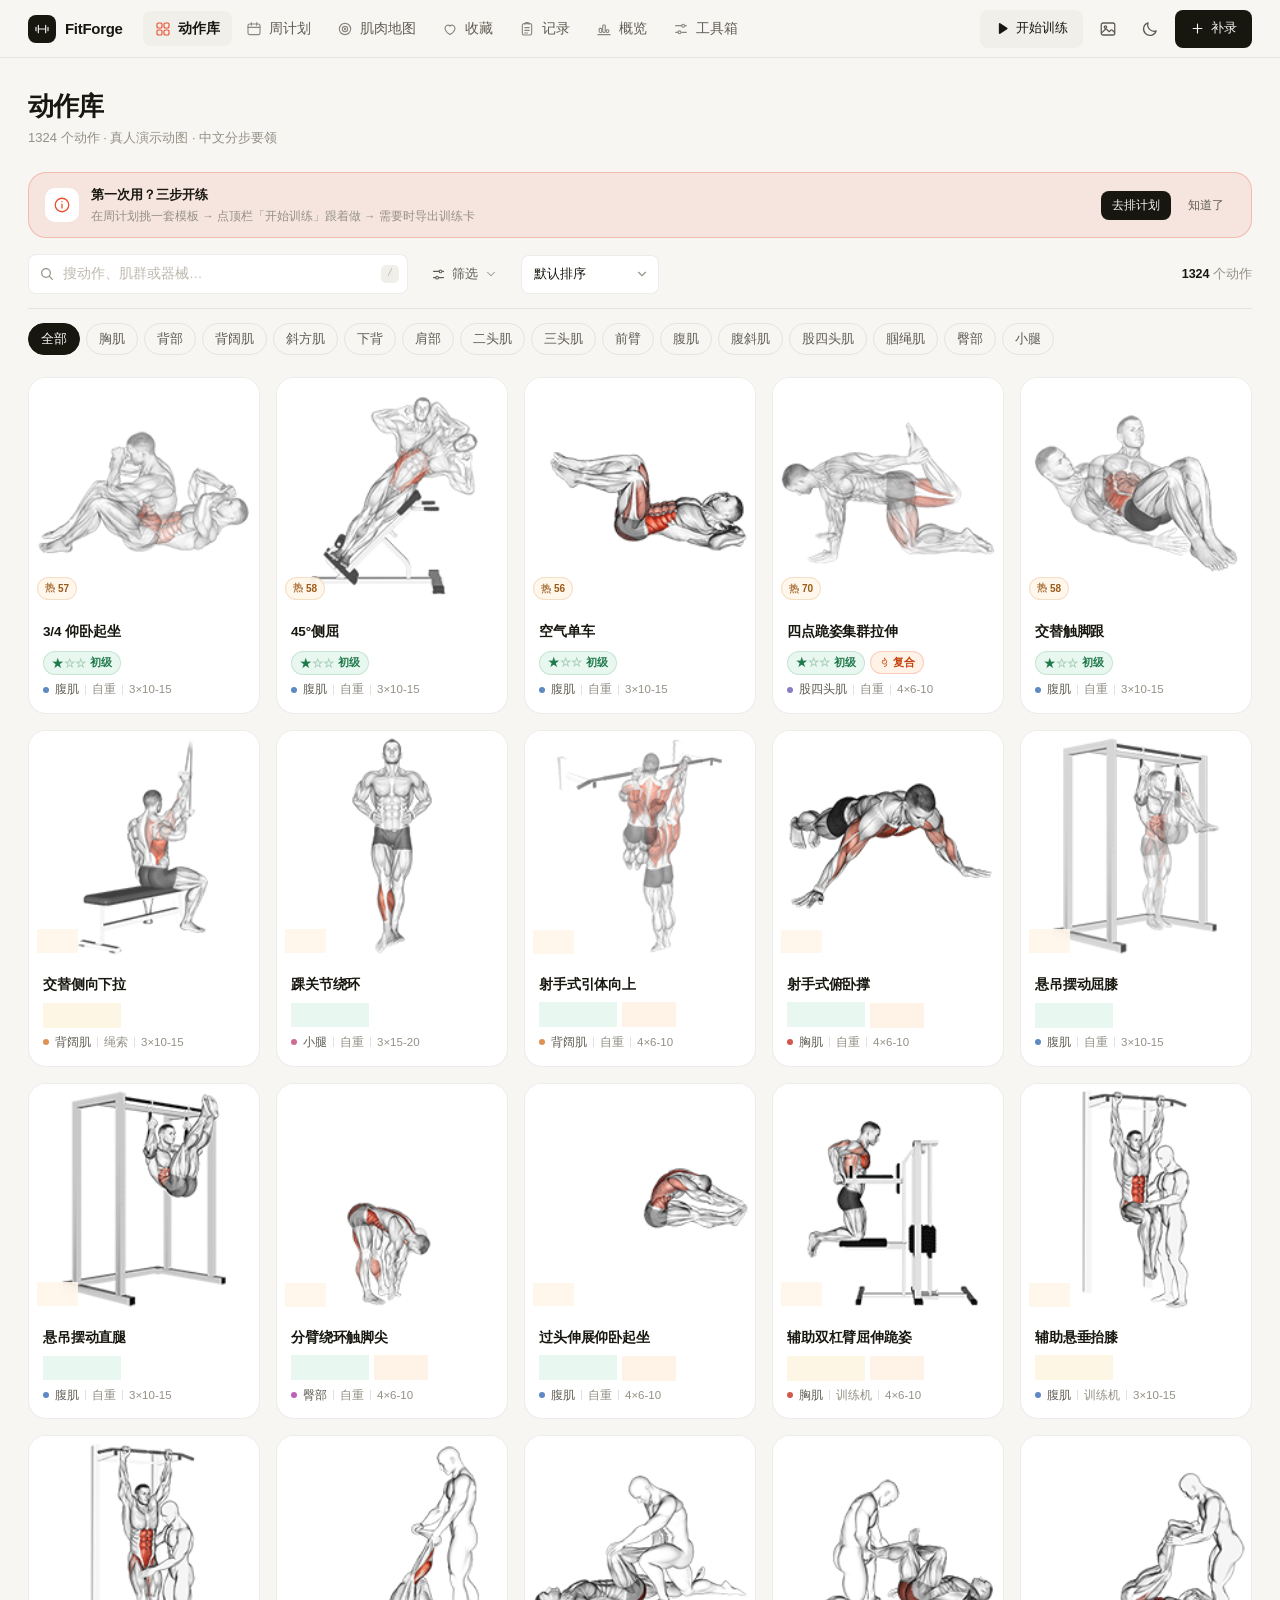
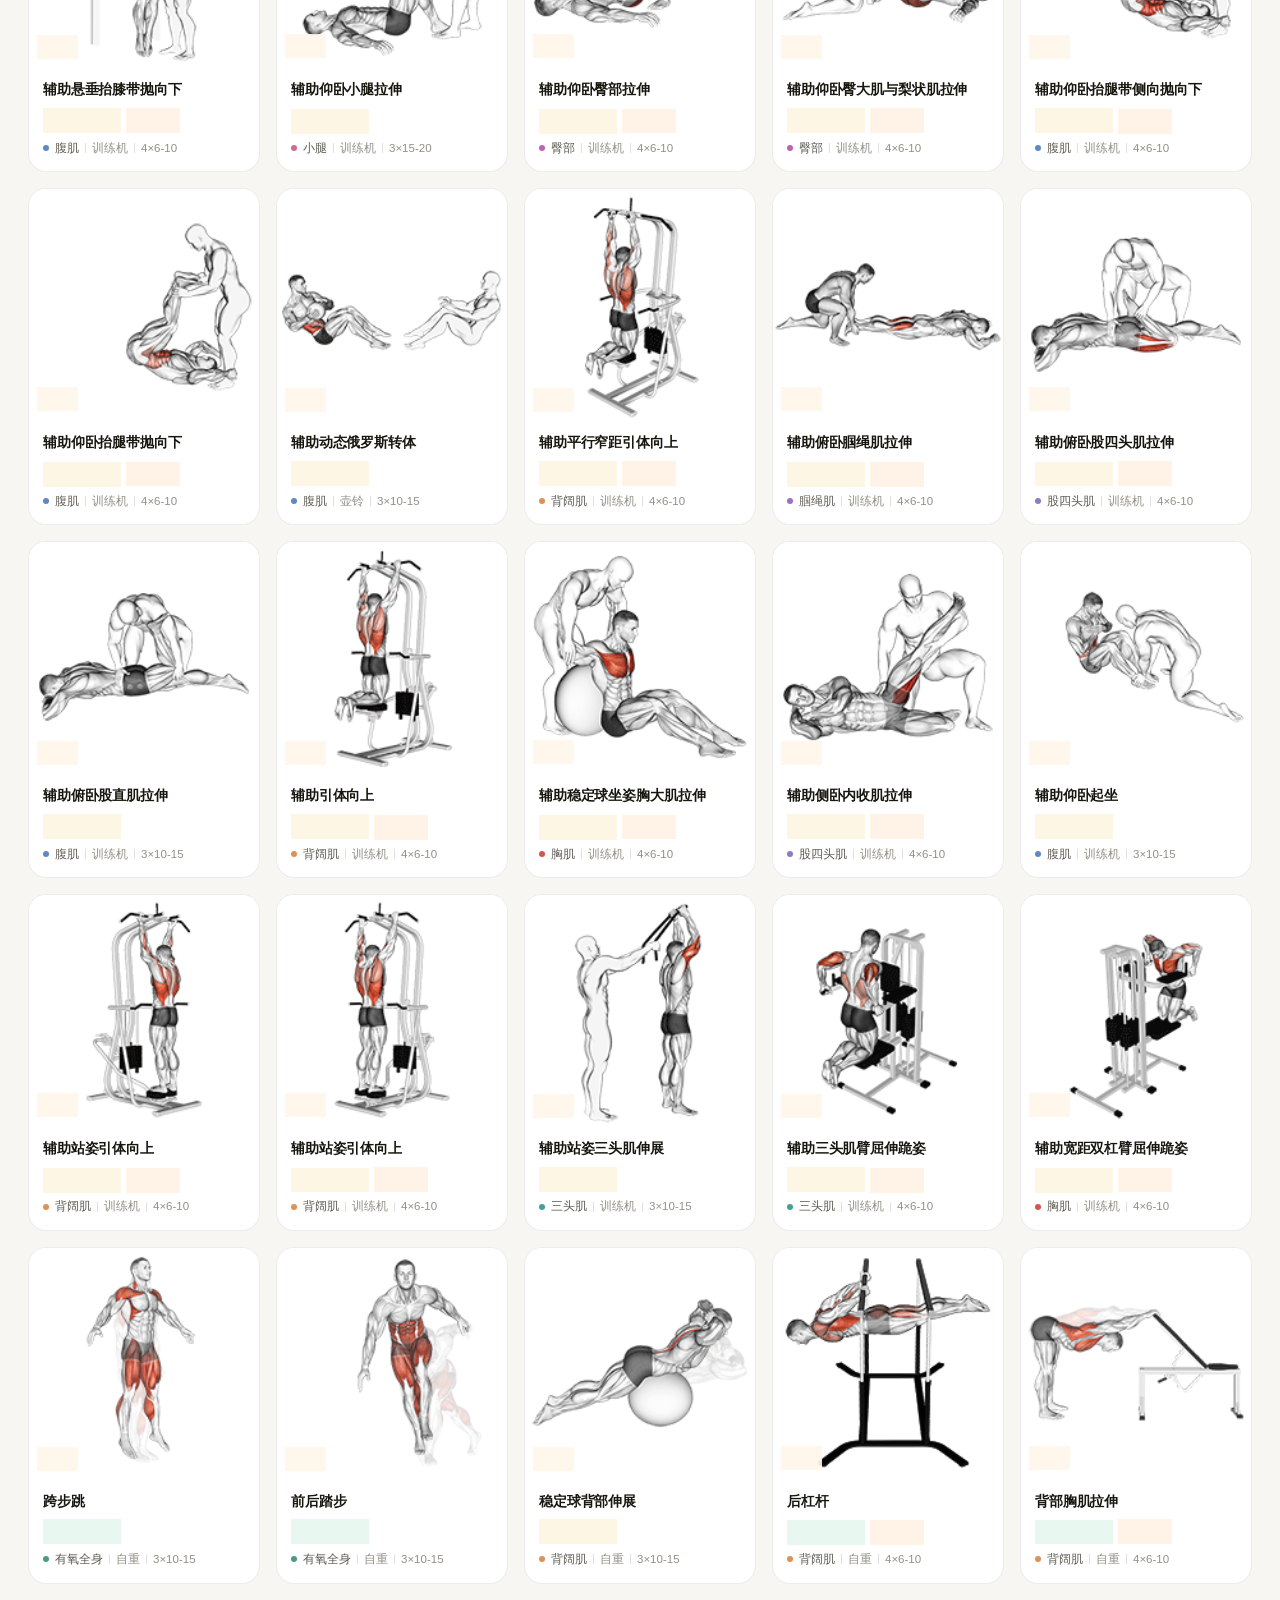
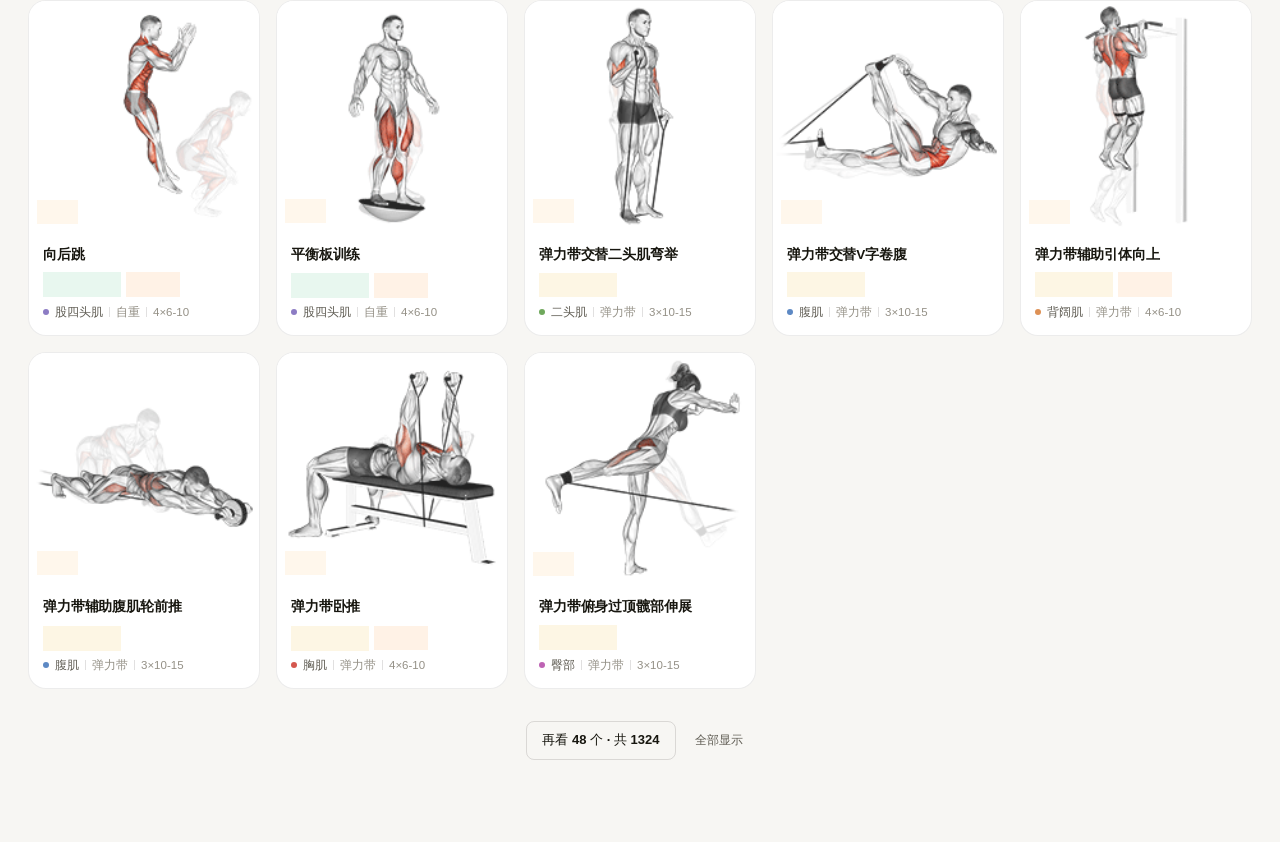
==== index.html @ fb8151b0 "热门度改为纯静态通用度估算，移除所有个人行为数据与查看记录" ====
<!DOCTYPE html>
<html lang="zh-CN" data-theme="light">
<head>
<meta charset="UTF-8">
<meta name="viewport" content="width=device-width, initial-scale=1.0">
<meta name="color-scheme" content="light dark">
<title>FitForge · 健身动作库与训练计划</title>
<link rel="icon" href="data:image/svg+xml,%3Csvg xmlns='http://www.w3.org/2000/svg' viewBox='0 0 64 64'%3E%3Crect width='64' height='64' rx='14' fill='%23E8502E'/%3E%3Cpath d='M20 16h26v8H30v7h14v8H30v13H20z' fill='white'/%3E%3C/svg%3E">
<link rel="stylesheet" href="style.css">
</head>
<body>

<!-- ═══ ICON SPRITE ═══ -->
<svg style="display:none" aria-hidden="true">
  <symbol id="i-grid" viewBox="0 0 24 24" fill="none" stroke="currentColor" stroke-width="1.7" stroke-linecap="round" stroke-linejoin="round"><rect x="3" y="3" width="7.5" height="7.5" rx="2"/><rect x="13.5" y="3" width="7.5" height="7.5" rx="2"/><rect x="3" y="13.5" width="7.5" height="7.5" rx="2"/><rect x="13.5" y="13.5" width="7.5" height="7.5" rx="2"/></symbol>
  <symbol id="i-calendar" viewBox="0 0 24 24" fill="none" stroke="currentColor" stroke-width="1.7" stroke-linecap="round" stroke-linejoin="round"><rect x="3" y="4.5" width="18" height="16" rx="2.5"/><path d="M3 9.5h18M8 2.5v4M16 2.5v4"/></symbol>
  <symbol id="i-target" viewBox="0 0 24 24" fill="none" stroke="currentColor" stroke-width="1.7" stroke-linecap="round" stroke-linejoin="round"><circle cx="12" cy="12" r="8.5"/><circle cx="12" cy="12" r="4"/><circle cx="12" cy="12" r=".9" fill="currentColor"/></symbol>
  <symbol id="i-heart" viewBox="0 0 24 24" fill="none" stroke="currentColor" stroke-width="1.7" stroke-linecap="round" stroke-linejoin="round"><path d="M12 20.3s-7.4-4.6-7.4-9.5A4.25 4.25 0 0 1 12 7.7a4.25 4.25 0 0 1 7.4 3.1c0 4.9-7.4 9.5-7.4 9.5Z"/></symbol>
  <symbol id="i-heart-fill" viewBox="0 0 24 24" fill="currentColor" stroke="currentColor" stroke-width="1.7" stroke-linecap="round" stroke-linejoin="round"><path d="M12 20.3s-7.4-4.6-7.4-9.5A4.25 4.25 0 0 1 12 7.7a4.25 4.25 0 0 1 7.4 3.1c0 4.9-7.4 9.5-7.4 9.5Z"/></symbol>
  <symbol id="i-clipboard" viewBox="0 0 24 24" fill="none" stroke="currentColor" stroke-width="1.7" stroke-linecap="round" stroke-linejoin="round"><rect x="5" y="4" width="14" height="17" rx="2.5"/><path d="M9 4.6V3.9A1.4 1.4 0 0 1 10.4 2.5h3.2A1.4 1.4 0 0 1 15 3.9v.7M8.6 10h6.8M8.6 14h6.8M8.6 18h4"/></symbol>
  <symbol id="i-chart" viewBox="0 0 24 24" fill="none" stroke="currentColor" stroke-width="1.7" stroke-linecap="round" stroke-linejoin="round"><path d="M3 20.5h18"/><rect x="4.8" y="11" width="3.8" height="6.2" rx="1.3"/><rect x="10.1" y="6" width="3.8" height="11.2" rx="1.3"/><rect x="15.4" y="13.2" width="3.8" height="4" rx="1.3"/></symbol>
  <symbol id="i-search" viewBox="0 0 24 24" fill="none" stroke="currentColor" stroke-width="1.8" stroke-linecap="round" stroke-linejoin="round"><circle cx="10.5" cy="10.5" r="6.5"/><path d="m20 20-4.7-4.7"/></symbol>
  <symbol id="i-sun" viewBox="0 0 24 24" fill="none" stroke="currentColor" stroke-width="1.7" stroke-linecap="round" stroke-linejoin="round"><circle cx="12" cy="12" r="4"/><path d="M12 2v2.4M12 19.6V22M2 12h2.4M19.6 12H22M4.9 4.9l1.7 1.7M17.4 17.4l1.7 1.7M19.1 4.9l-1.7 1.7M6.6 17.4l-1.7 1.7"/></symbol>
  <symbol id="i-moon" viewBox="0 0 24 24" fill="none" stroke="currentColor" stroke-width="1.7" stroke-linecap="round" stroke-linejoin="round"><path d="M20.2 14.6A8.6 8.6 0 0 1 9.4 3.8 8.6 8.6 0 1 0 20.2 14.6Z"/></symbol>
  <symbol id="i-x" viewBox="0 0 24 24" fill="none" stroke="currentColor" stroke-width="1.8" stroke-linecap="round"><path d="m6 6 12 12M18 6 6 18"/></symbol>
  <symbol id="i-plus" viewBox="0 0 24 24" fill="none" stroke="currentColor" stroke-width="1.8" stroke-linecap="round"><path d="M12 5v14M5 12h14"/></symbol>
  <symbol id="i-clock" viewBox="0 0 24 24" fill="none" stroke="currentColor" stroke-width="1.7" stroke-linecap="round" stroke-linejoin="round"><circle cx="12" cy="12" r="8.5"/><path d="M12 7.2V12l3.2 2"/></symbol>
  <symbol id="i-trash" viewBox="0 0 24 24" fill="none" stroke="currentColor" stroke-width="1.7" stroke-linecap="round" stroke-linejoin="round"><path d="M4 7h16M9.6 7V4.9A1.4 1.4 0 0 1 11 3.5h2a1.4 1.4 0 0 1 1.4 1.4V7M6.6 7l.8 12.1A1.9 1.9 0 0 0 9.3 21h5.4a1.9 1.9 0 0 0 1.9-1.9L17.4 7"/></symbol>
  <symbol id="i-pencil" viewBox="0 0 24 24" fill="none" stroke="currentColor" stroke-width="1.7" stroke-linecap="round" stroke-linejoin="round"><path d="M4 20h4L18.6 9.4a2.12 2.12 0 0 0-3-3L5 17.4V20Z"/><path d="m14.6 5.4 3 3"/></symbol>
  <symbol id="i-check" viewBox="0 0 24 24" fill="none" stroke="currentColor" stroke-width="2" stroke-linecap="round" stroke-linejoin="round"><path d="m5 12.5 4.5 4.5L19 7.5"/></symbol>
  <symbol id="i-dumbbell" viewBox="0 0 24 24" fill="none" stroke="currentColor" stroke-width="1.7" stroke-linecap="round" stroke-linejoin="round"><path d="M3 9.5v5M6.5 6.5v11M17.5 6.5v11M21 9.5v5M6.5 12h11"/></symbol>
  <symbol id="i-flame" viewBox="0 0 24 24" fill="none" stroke="currentColor" stroke-width="1.7" stroke-linecap="round" stroke-linejoin="round"><path d="M12 2.8s4.8 3.9 4.8 7.8a4.8 4.8 0 0 1-9.6 0c0-1.5.7-2.7 1.5-3.7.3 1.4 1.1 2.2 2.1 2.2 1.3 0 2-1.2 2-2.8 0-1.1-.3-2.4-.8-3.7Z"/><path d="M12 21a5 5 0 0 0 5-5"/></symbol>
  <symbol id="i-sliders" viewBox="0 0 24 24" fill="none" stroke="currentColor" stroke-width="1.7" stroke-linecap="round"><path d="M4 7h9M18.5 7H20M4 17h3.5M13 17h7"/><circle cx="15.2" cy="7" r="2.2"/><circle cx="9.7" cy="17" r="2.2"/></symbol>
  <symbol id="i-rotate" viewBox="0 0 24 24" fill="none" stroke="currentColor" stroke-width="1.7" stroke-linecap="round" stroke-linejoin="round"><path d="M20 12a8 8 0 1 1-2.3-5.6"/><path d="M20.5 4v4.5H16"/></symbol>
  <symbol id="i-menu" viewBox="0 0 24 24" fill="none" stroke="currentColor" stroke-width="1.8" stroke-linecap="round"><path d="M4 7h16M4 12h16M4 17h16"/></symbol>
  <symbol id="i-arrow-right" viewBox="0 0 24 24" fill="none" stroke="currentColor" stroke-width="1.8" stroke-linecap="round" stroke-linejoin="round"><path d="M4 12h15M13.5 6.5 20 12l-6.5 5.5"/></symbol>
  <symbol id="i-play" viewBox="0 0 24 24" fill="currentColor" stroke="currentColor" stroke-width="1.7" stroke-linejoin="round"><path d="M7 4.8v14.4a.6.6 0 0 0 .92.5l11-7.2a.6.6 0 0 0 0-1l-11-7.2a.6.6 0 0 0-.92.5Z"/></symbol>
  <symbol id="i-pause" viewBox="0 0 24 24" fill="currentColor" stroke="currentColor" stroke-width="1.7" stroke-linejoin="round"><rect x="6" y="4.5" width="4" height="15" rx="1.4"/><rect x="14" y="4.5" width="4" height="15" rx="1.4"/></symbol>
  <symbol id="i-zap" viewBox="0 0 24 24" fill="none" stroke="currentColor" stroke-width="1.7" stroke-linecap="round" stroke-linejoin="round"><path d="M13.5 2.5 4 13.8h6.4L10.2 21.5 20 10.2h-6.6l.1-7.7Z"/></symbol>
  <symbol id="i-image" viewBox="0 0 24 24" fill="none" stroke="currentColor" stroke-width="1.7" stroke-linecap="round" stroke-linejoin="round"><rect x="3" y="4" width="18" height="16" rx="2.5"/><circle cx="8.6" cy="9.4" r="1.6"/><path d="m3.5 17.2 4.8-4.6a1.6 1.6 0 0 1 2.2 0l3.1 3 2-1.9a1.6 1.6 0 0 1 2.2 0l2.7 2.6"/></symbol>
  <symbol id="i-download" viewBox="0 0 24 24" fill="none" stroke="currentColor" stroke-width="1.8" stroke-linecap="round" stroke-linejoin="round"><path d="M12 3.5v11M7.5 10.5 12 15l4.5-4.5M4 17.5v1.6A1.4 1.4 0 0 0 5.4 20.5h13.2a1.4 1.4 0 0 0 1.4-1.4v-1.6"/></symbol>
  <symbol id="i-leaf" viewBox="0 0 24 24" fill="none" stroke="currentColor" stroke-width="1.7" stroke-linecap="round" stroke-linejoin="round"><path d="M4 20c0-8 5-14 16-14 0 10-5 15-11 15a5.4 5.4 0 0 1-5-1Z"/><path d="M9.5 15.5c1.5-3 4-5.2 7-6.5"/></symbol>
  <symbol id="i-chevron" viewBox="0 0 24 24" fill="none" stroke="currentColor" stroke-width="1.8" stroke-linecap="round" stroke-linejoin="round"><path d="m6 9 6 6 6-6"/></symbol>
  <symbol id="i-info" viewBox="0 0 24 24" fill="none" stroke="currentColor" stroke-width="1.7" stroke-linecap="round" stroke-linejoin="round"><circle cx="12" cy="12" r="9"/><path d="M12 11v5M12 7.6h.01"/></symbol>
</svg>

<!-- ═══ TOP BAR ═══ -->
<header class="topbar">
  <div class="topbar-in">
    <div class="brand" data-view="library" title="回到动作库">
      <span class="brand-mark"><svg class="ic"><use href="#i-dumbbell"/></svg></span>
      <span class="brand-txt">FitForge</span>
    </div>

    <nav class="nav" id="mainNav">
      <button class="nav-item active" data-view="library"><svg class="ic"><use href="#i-grid"/></svg><span>动作库</span></button>
      <button class="nav-item" data-view="planner"><svg class="ic"><use href="#i-calendar"/></svg><span>周计划</span></button>
      <button class="nav-item" data-view="musclemap"><svg class="ic"><use href="#i-target"/></svg><span>肌肉地图</span></button>
      <button class="nav-item" data-view="favorites"><svg class="ic"><use href="#i-heart"/></svg><span>收藏</span><i class="nav-count" id="favCount">0</i></button>
      <button class="nav-item" data-view="log"><svg class="ic"><use href="#i-clipboard"/></svg><span>记录</span></button>
      <button class="nav-item" data-view="stats"><svg class="ic"><use href="#i-chart"/></svg><span>概览</span></button>
      <button class="nav-item" data-view="tools"><svg class="ic"><use href="#i-sliders"/></svg><span>工具箱</span></button>
    </nav>

    <div class="top-right">
      <button class="icon-btn" id="todayCardBtn" title="今日训练卡" aria-label="查看今日训练卡" onclick="openExport('today')"><svg class="ic"><use href="#i-image"/></svg></button>
      <button class="icon-btn" id="themeBtn" title="切换深浅主题" aria-label="切换深浅主题"><svg class="ic"><use href="#i-moon"/></svg></button>
      <button class="btn btn-solid" id="logTopBtn" title="补录一次已完成的训练" onclick="showLogModal()"><svg class="ic"><use href="#i-plus"/></svg><span>补录</span></button>
    </div>
  </div>
</header>

<main class="main">

  <!-- ═══ LIBRARY ═══ -->
  <section class="view active" id="view-library">
    <div class="page-head">
      <div>
        <h1>动作库</h1>
        <p class="page-sub">1324 个动作 · 真人演示动图 · 中文分步要领</p>
      </div>
    </div>

    <div class="welcome-bar" id="welcomeBar" hidden>
      <span class="wb-ic"><svg class="ic"><use href="#i-info"/></svg></span>
      <div class="wb-txt"><b>第一次用？三步开练</b><span>在周计划挑一套模板 → 点顶栏「开始训练」跟着做 → 需要时导出训练卡</span></div>
      <div class="wb-acts">
        <button class="btn btn-solid btn-sm" onclick="dismissWelcome();switchView('planner')">去排计划</button>
        <button class="btn btn-ghost btn-sm" onclick="dismissWelcome()">知道了</button>
      </div>
    </div>

    <div class="filters" id="filtersBar">
      <div class="search">
        <svg class="ic search-ic"><use href="#i-search"/></svg>
        <input type="text" id="searchInput" placeholder="搜动作、肌群或器械…" oninput="doFilter()" aria-label="搜索动作">
        <kbd class="kbd">/</kbd>
      </div>
      <button class="btn btn-ghost filter-toggle" id="filterToggle" onclick="toggleFilters()" aria-expanded="false" aria-controls="filtersAdv">
        <svg class="ic"><use href="#i-sliders"/></svg><span>筛选</span><i class="filter-badge" id="filterBadge" hidden>0</i>
        <svg class="ic chev"><use href="#i-chevron"/></svg>
      </button>
      <select class="sel sort-main" id="sortSelect" onchange="doFilter()" aria-label="动作排序方式" title="热门优先按动作本身的通用程度排序，与你的训练数据无关">
        <option value="default">默认排序</option>
        <option value="hot">热门优先</option>
        <option value="starHigh">星级 高 → 低</option>
        <option value="starLow">星级 低 → 高</option>
        <option value="name">按名称</option>
        <option value="random">随机打乱</option>
      </select>
      <div class="result-count"><b id="resultNum">0</b> 个动作</div>

      <div class="filters-adv" id="filtersAdv">
        <select class="sel" id="equipTypeSelect" onchange="doFilter()" aria-label="按训练方式筛选">
          <option value="all">全部训练方式</option>
          <option value="fixed">固定器械</option>
          <option value="free">自由器械</option>
          <option value="body">自重训练</option>
        </select>
        <select class="sel" id="equipSelect" onchange="doFilter()" aria-label="按器械筛选"><option value="all">全部器械</option></select>
        <select class="sel" id="diffSelect" onchange="doFilter()" aria-label="按难度筛选">
          <option value="all">全部难度</option>
          <option value="beginner">初级</option>
          <option value="intermediate">中级</option>
          <option value="advanced">高级</option>
        </select>
        <select class="sel" id="forceSelect" onchange="doFilter()" aria-label="按发力筛选">
          <option value="all">全部发力</option>
          <option value="push">推</option>
          <option value="pull">拉</option>
          <option value="static">静态</option>
        </select>
        <select class="sel" id="mechSelect" onchange="doFilter()" aria-label="按类型筛选">
          <option value="all">全部类型</option>
          <option value="compound">复合</option>
          <option value="isolation">孤立</option>
        </select>
      </div>
    </div>

    <div class="chip-row" id="muscleFilters"></div>
    <div class="grid" id="exGrid"></div>
  </section>

  <!-- ═══ PLANNER ═══ -->
  <section class="view" id="view-planner">
    <div class="page-head">
      <div>
        <h1>周计划</h1>
        <p class="page-sub">点动作改组次，点「+」加动作</p>
      </div>
      <div class="head-actions">
        <button class="btn btn-ghost" onclick="clearPlan()"><svg class="ic"><use href="#i-trash"/></svg>清空</button>
        <button class="btn btn-solid" onclick="openExport('all')"><svg class="ic"><use href="#i-image"/></svg>导出训练卡</button>
      </div>
    </div>

    <div id="todayStrip"></div>
    <div class="tpl-row" id="tplRow"></div>
    <div class="week" id="weekGrid"></div>
  </section>

  <!-- ═══ MUSCLE MAP ═══ -->
  <section class="view" id="view-musclemap">
    <div class="page-head">
      <div>
        <h1>肌肉地图</h1>
        <p class="page-sub">点身体部位，找对应动作</p>
      </div>
    </div>
    <div class="map-wrap">
      <div class="panel map-panel">
        <div class="seg" id="bodyTabs">
          <button class="seg-btn on" data-v="front" onclick="showBodyView('front')">正面</button>
          <button class="seg-btn" data-v="back" onclick="showBodyView('back')">背面</button>
        </div>
        <div id="bodySvgContainer" class="body-holder"></div>
        <div class="map-hint">点肌肉高亮 · 右侧看对应动作</div>
      </div>
      <div class="panel map-info">
        <h2 id="muscleName">肌群速览</h2>
        <p class="mp-sub" id="muscleSub">按动作数量排序</p>
        <div id="muscleExList"></div>
      </div>
    </div>
  </section>

  <!-- ═══ FAVORITES ═══ -->
  <section class="view" id="view-favorites">
    <div class="page-head">
      <div>
        <h1>收藏</h1>
        <p class="page-sub">把常练的动作放这儿</p>
      </div>
    </div>
    <div class="grid" id="favGrid"></div>
  </section>

  <!-- ═══ LOG ═══ -->
  <section class="view" id="view-log">
    <div class="page-head">
      <div>
        <h1>训练记录</h1>
        <p class="page-sub">每次完成的组数、次数与重量</p>
      </div>
    </div>
    <div id="logList" class="log-list"></div>
  </section>

  <!-- ═══ STATS ═══ -->
  <section class="view" id="view-stats">
    <div class="page-head">
      <div>
        <h1>概览</h1>
        <p class="page-sub">练了多少、还差哪儿</p>
      </div>
    </div>
    <div class="stat-row" id="statsRow"></div>
    <div id="statsDetail"></div>
    <div id="statsExtra"></div>
  </section>

  <!-- ═══ TOOLS ═══ -->
  <section class="view" id="view-tools">
    <div class="page-head">
      <div>
        <h1>工具箱</h1>
        <p class="page-sub">常用计算与本地备份</p>
      </div>
    </div>
    <div id="toolsBody"></div>
  </section>

</main>

<!-- ═══ DETAIL MODAL ═══ -->
<div class="overlay" id="detailModal">
  <div class="modal modal-lg">
    <button class="modal-x" onclick="closeModal('detailModal')" aria-label="关闭"><svg class="ic"><use href="#i-x"/></svg></button>
    <div class="modal-body detail-body" id="detailBody"></div>
    <div class="modal-foot" id="detailActions"></div>
  </div>
</div>

<!-- ═══ PICKER MODAL ═══ -->
<div class="overlay" id="pickerModal">
  <div class="modal">
    <div class="modal-head">
      <h3 id="pickerTitle">添加动作</h3>
      <button class="modal-x" onclick="closeModal('pickerModal')" aria-label="关闭"><svg class="ic"><use href="#i-x"/></svg></button>
    </div>
    <div class="modal-body">
      <div class="search" style="margin-bottom:14px">
        <svg class="ic search-ic"><use href="#i-search"/></svg>
        <input type="text" id="pickerSearch" placeholder="搜索动作…" oninput="filterPicker()" aria-label="搜索要添加的动作">
      </div>
      <div class="picker-list" id="pickerList"></div>
    </div>
  </div>
</div>

<!-- ═══ LOG MODAL ═══ -->
<div class="overlay" id="logModal">
  <div class="modal">
    <div class="modal-head">
      <h3>补录训练 <span class="modal-date" id="logDate"></span></h3>
      <button class="modal-x" onclick="closeModal('logModal')" aria-label="关闭"><svg class="ic"><use href="#i-x"/></svg></button>
    </div>
    <div class="modal-body">
      <p class="hint">填今天实际练了什么，跟练模式会自动帮你记</p>
      <div id="logExList"></div>
    </div>
    <div class="modal-foot">
      <button class="btn btn-solid" onclick="saveLog()"><svg class="ic"><use href="#i-check"/></svg>保存记录</button>
      <button class="btn btn-ghost" onclick="closeModal('logModal')">取消</button>
    </div>
  </div>
</div>

<!-- ═══ EDIT PLAN ITEM MODAL ═══ -->
<div class="overlay" id="editItemModal">
  <div class="modal modal-sm">
    <div class="modal-head">
      <h3 id="editItemTitle">调整训练参数</h3>
      <button class="modal-x" onclick="closeModal('editItemModal')" aria-label="关闭"><svg class="ic"><use href="#i-x"/></svg></button>
    </div>
    <div class="modal-body">
      <div class="edit-fields">
        <label>组数<input type="number" id="editSets" min="1" max="20" inputmode="numeric"></label>
        <label>每组次数<input type="number" id="editReps" min="1" max="100" inputmode="numeric"></label>
        <label>重量 kg<input type="number" id="editWeight" min="0" step="2.5" placeholder="自重留空" inputmode="decimal"></label>
      </div>
      <p class="hint">重量留空按自重算，不计入训练容量。</p>
    </div>
    <div class="modal-foot">
      <button class="btn btn-solid" onclick="saveEditItem()">保存</button>
      <button class="btn btn-ghost" onclick="closeModal('editItemModal')">取消</button>
      <button class="btn btn-ghost btn-danger" onclick="removePlanItem()">移除动作</button>
    </div>
  </div>
</div>

<!-- ═══ EXPORT MODAL ═══ -->
<div class="overlay" id="exportModal">
  <div class="modal export-modal">
    <div class="modal-head export-head">
      <h3>训练卡 <span class="modal-date" id="exportCount"></span></h3>
      <button class="modal-x" onclick="closeModal('exportModal')" aria-label="关闭"><svg class="ic"><use href="#i-x"/></svg></button>
    </div>
    <div class="export-toolbar">
      <div class="seg" role="group" aria-label="导出范围">
        <button class="seg-btn on" data-range="all" onclick="setExportRange('all')">全部训练日</button>
        <button class="seg-btn" data-range="today" onclick="setExportRange('today')">仅今天</button>
      </div>
      <div class="seg" role="group" aria-label="导出格式">
        <button class="seg-btn on" data-fmt="gif" onclick="setExportFormat('gif')">会动 · GIF</button>
        <button class="seg-btn" data-fmt="png" onclick="setExportFormat('png')">静态 · PNG</button>
      </div>
      <label class="export-check"><input type="checkbox" id="exportSteps" checked onchange="toggleExportNotes()"><span>含动作要领</span></label>
    </div>
    <div class="export-preview" id="exportPreview"></div>
    <div class="modal-foot export-foot">
      <button class="btn btn-solid" id="exportAllBtn" onclick="downloadAllCards()"><svg class="ic"><use href="#i-download"/></svg><span>保存全部</span></button>
      <span class="export-tip" id="exportTip">1080px · 动作大图 · 一天一张</span>
    </div>
  </div>
</div>

<!-- ═══ CARD LIGHTBOX ═══ -->
<div class="lightbox" id="cardLightbox" onclick="closeCardLightbox()">
  <button class="lightbox-x" onclick="closeCardLightbox()" aria-label="关闭"><svg class="ic"><use href="#i-x"/></svg></button>
  <div class="lightbox-in" onclick="event.stopPropagation()">
    <img id="cardLightboxImg" alt="训练卡大图" hidden>
    <div class="lightbox-cap" id="cardLightboxCap"></div>
    <button class="btn btn-solid" onclick="downloadCard(exportState.active)"><svg class="ic"><use href="#i-download"/></svg>保存这张</button>
  </div>
</div>

<!-- ═══ REST TIMER ═══ -->
<div class="timer" id="timerWidget">
  <div class="timer-head">
    <span class="timer-label"><svg class="ic"><use href="#i-clock"/></svg>休息计时</span>
    <button class="icon-btn xs" onclick="closeTimer()" aria-label="关闭计时器"><svg class="ic"><use href="#i-x"/></svg></button>
  </div>
  <div class="timer-time" id="timerTime">00:00</div>
  <div class="timer-bar"><i id="timerFill"></i></div>
  <div class="timer-acts">
    <button class="icon-btn" onclick="toggleTimer()" id="timerToggle" aria-label="暂停或继续"><svg class="ic"><use href="#i-pause"/></svg></button>
    <button class="btn btn-ghost btn-sm" onclick="resetTimer()" aria-label="重新开始"><svg class="ic"><use href="#i-rotate"/></svg></button>
    <button class="btn btn-soft btn-sm" onclick="startRestTimer(60)">+60s</button>
    <button class="btn btn-soft btn-sm" onclick="startRestTimer(90)">+90s</button>
  </div>
</div>

<!-- ═══ GUIDED SESSION ═══ -->
<div class="overlay session-overlay" id="sessionModal">
  <div class="session">
    <div class="session-head" id="sessionHead"></div>
    <div class="session-scroll"><div class="session-body" id="sessionBody"></div></div>
    <div class="session-foot" id="sessionFoot"></div>
  </div>
</div>

<!-- ═══ SHORTCUT HELP ═══ -->
<div class="overlay" id="helpModal">
  <div class="modal">
    <div class="modal-head">
      <h3>键盘快捷键</h3>
      <button class="modal-x" onclick="closeModal('helpModal')" aria-label="关闭"><svg class="ic"><use href="#i-x"/></svg></button>
    </div>
    <div class="modal-body">
      <div class="shortcut-list">
        <div><kbd>1</kbd>–<kbd>7</kbd><span>依次切换：动作库 · 周计划 · 肌肉地图 · 收藏 · 记录 · 概览 · 工具箱</span></div>
        <div><kbd>/</kbd><span>聚焦搜索框</span></div>
        <div><kbd>S</kbd><span>开始今天的训练</span></div>
        <div><kbd>N</kbd><span>补录一次训练</span></div>
        <div><kbd>T</kbd><span>切换深浅主题</span></div>
        <div><kbd>Esc</kbd><span>关闭当前弹窗</span></div>
        <div><kbd>?</kbd><span>打开这个帮助</span></div>
      </div>
      <p class="tool-note">在输入框里打字时，字母快捷键不会触发。</p>
    </div>
  </div>
</div>

<!-- ═══ 单个动作大图（跟练） ═══ -->
<div class="lightbox" id="moveLightbox" onclick="closeMoveLightbox()">
  <button class="lightbox-x" onclick="closeMoveLightbox()" aria-label="关闭"><svg class="ic"><use href="#i-x"/></svg></button>
  <div class="lightbox-in move-lightbox" onclick="event.stopPropagation()">
    <img id="moveLightboxImg" alt="动作演示" hidden>
    <div class="move-info">
      <span id="moveLightboxIdx"></span>
      <h4 id="moveLightboxName"></h4>
      <p class="move-meta" id="moveLightboxMeta"></p>
      <p class="move-note" id="moveLightboxNote"></p>
    </div>
  </div>
</div>

<div class="toasts" id="toastBox" aria-live="polite"></div>

<script src="data.js"></script>
<script src="thumbs_data.js"></script>
<script src="extra_data.js"></script>
<script src="rating.js"></script>
<script src="gif_encoder.js"></script>
<script src="body_svg.js"></script>
<script src="app.js"></script>
<script src="export_card.js"></script>
<script src="session.js"></script>
<script src="power.js"></script>
<script src="anim_loader.js"></script>
<script type="application/json" id="animFrames">{}</script>
</body>
</html>
---- style.css ----
/* ═══════════════════════════════════════════
   FitForge — 设计系统
   纸感底色 · 单一强调色 · 细线层次 · 大量留白
   ═══════════════════════════════════════════ */

:root {
  /* 底色层 */
  --bg:          #F7F6F3;
  --surface:     #FFFFFF;
  --surface-2:   #FBFAF8;
  --surface-3:   #F1EFEA;
  --line:        rgba(24, 22, 18, 0.08);
  --line-2:      rgba(24, 22, 18, 0.13);

  /* 文字 */
  --t1:          #17160F;
  --t2:          #5F5C53;
  --t3:          #949086;
  --t4:          #BEB9AE;

  /* 强调 */
  --accent:      #E8502E;
  --accent-ink:  #FFFFFF;
  --accent-soft: rgba(232, 80, 46, 0.10);
  --accent-line: rgba(232, 80, 46, 0.28);

  /* 语义 */
  --ok:          #2E8B57;
  --warn:        #C98A16;
  --danger:      #D64545;

  /* 阴影 */
  --sh-1: 0 1px 2px rgba(24,22,18,.05);
  --sh-2: 0 2px 10px rgba(24,22,18,.06);
  --sh-3: 0 12px 36px rgba(24,22,18,.12);

  --r-sm: 8px;
  --r-md: 12px;
  --r-lg: 18px;
  --r-xl: 24px;

  --ease: cubic-bezier(.32,.72,.28,1);
  --t-fast: .14s var(--ease);
  --t-med: .26s var(--ease);

  --font: 'PingFang SC','HarmonyOS Sans SC','Microsoft YaHei','Noto Sans SC',-apple-system,'Segoe UI',sans-serif;
  --mono: 'SF Mono','JetBrains Mono',Consolas,monospace;

  --top-h: 58px;

  /* 解剖人体图（跟随主题） */
  --bs1: #CBC2B3;  --bs2: #EFEBE3;  --bs3: #FFFFFF;
  --bl:  #968B7B;
  --bm1: #EDE4D8;  --bm2: #D2C3B0;  --bml: #A89A86;  --bf: #9A8B78;
}

[data-theme="dark"] {
  --bg:          #0D0D0C;
  --surface:     #171715;
  --surface-2:   #1D1D1A;
  --surface-3:   #262622;
  --line:        rgba(255, 253, 245, 0.09);
  --line-2:      rgba(255, 253, 245, 0.16);

  --t1:          #F4F2EB;
  --t2:          #A8A49A;
  --t3:          #767268;
  --t4:          #55524B;

  --accent:      #FF6A44;
  --accent-ink:  #16150F;
  --accent-soft: rgba(255, 106, 68, 0.13);
  --accent-line: rgba(255, 106, 68, 0.34);

  --ok:          #4CB37C;
  --warn:        #E0A93C;
  --danger:      #EC5F5F;

  --sh-1: 0 1px 2px rgba(0,0,0,.4);
  --sh-2: 0 2px 12px rgba(0,0,0,.45);
  --sh-3: 0 14px 40px rgba(0,0,0,.6);

  /* 解剖人体图（暗色）：比卡片底色亮一档，保证线描清晰 */
  --bs1: #3B3933;  --bs2: #575349;  --bs3: #6B6559;
  --bl:  #8C8475;
  --bm1: #625C51;  --bm2: #4C483F;  --bml: #8E8676;  --bf: #918877;
}

/* ─── Reset ─── */
*,*::before,*::after { box-sizing: border-box; margin: 0; padding: 0; }
html { font-size: 15px; -webkit-text-size-adjust: 100%; }
body {
  font-family: var(--font);
  background: var(--bg);
  color: var(--t1);
  line-height: 1.6;
  -webkit-font-smoothing: antialiased;
  -moz-osx-font-smoothing: grayscale;
  overflow-x: hidden;
  transition: background .3s var(--ease), color .3s var(--ease);
}
button { cursor: pointer; border: none; background: none; font: inherit; color: inherit; }
input,select,textarea { font: inherit; color: inherit; }
ul,ol { list: none; }
h1,h2,h3,h4 { font-weight: 650; letter-spacing: -0.02em; line-height: 1.25; }
::selection { background: var(--accent-soft); }

::-webkit-scrollbar { width: 8px; height: 8px; }
::-webkit-scrollbar-track { background: transparent; }
::-webkit-scrollbar-thumb { background: var(--line-2); border-radius: 4px; border: 2px solid transparent; background-clip: content-box; }
::-webkit-scrollbar-thumb:hover { background: var(--t4); background-clip: content-box; }

.ic { width: 18px; height: 18px; flex-shrink: 0; display: block; }

/* ═══ TOP BAR ═══ */
.topbar {
  position: sticky; top: 0; z-index: 100;
  height: var(--top-h);
  background: color-mix(in srgb, var(--bg) 86%, transparent);
  backdrop-filter: saturate(180%) blur(16px);
  -webkit-backdrop-filter: saturate(180%) blur(16px);
  border-bottom: 1px solid var(--line);
}
.topbar-in {
  height: 100%;
  max-width: 1440px; margin: 0 auto;
  padding: 0 28px;
  display: flex; align-items: center; gap: 20px;
}

.brand { display: flex; align-items: center; gap: 9px; cursor: pointer; flex-shrink: 0; }
.brand-mark {
  width: 28px; height: 28px;
  border-radius: 8px;
  background: var(--t1);
  color: var(--bg);
  display: grid; place-items: center;
}
.brand-mark .ic { width: 16px; height: 16px; stroke-width: 2; }
.brand-txt { font-size: 15px; font-weight: 680; letter-spacing: -0.02em; }

.nav { display: flex; align-items: center; gap: 2px; flex: 1; min-width: 0; overflow-x: auto; scrollbar-width: none; }
.nav::-webkit-scrollbar { display: none; }
.nav-item {
  display: flex; align-items: center; gap: 7px;
  padding: 7px 12px;
  border-radius: var(--r-sm);
  font-size: 13.5px; font-weight: 500;
  color: var(--t2);
  white-space: nowrap;
  transition: color var(--t-fast), background var(--t-fast);
}
.nav-item .ic { width: 16px; height: 16px; opacity: .72; transition: opacity var(--t-fast); }
.nav-item:hover { color: var(--t1); background: var(--surface-3); }
.nav-item:hover .ic { opacity: 1; }
.nav-item.active { color: var(--t1); background: var(--surface-3); font-weight: 600; }
.nav-item.active .ic { opacity: 1; color: var(--accent); }
.nav-count {
  font-style: normal; font-size: 10.5px; font-weight: 650;
  background: var(--accent-soft); color: var(--accent);
  padding: 1px 6px; border-radius: 20px; min-width: 18px; text-align: center;
}
.nav-count:empty, .nav-count[data-zero="1"] { display: none; }

.top-right { display: flex; align-items: center; gap: 8px; flex-shrink: 0; }

/* ═══ BUTTONS ═══ */
.btn {
  display: inline-flex; align-items: center; gap: 6px;
  padding: 8px 15px;
  border-radius: var(--r-sm);
  font-size: 13px; font-weight: 560;
  white-space: nowrap;
  transition: all var(--t-fast);
}
.btn .ic { width: 15px; height: 15px; }
.btn:active { transform: scale(.975); }
.btn-solid { background: var(--t1); color: var(--bg); }
.btn-solid:hover { opacity: .86; }
.btn-soft { background: var(--surface-3); color: var(--t1); }
.btn-soft:hover { background: var(--line-2); }
.btn-ghost { color: var(--t2); }
.btn-ghost:hover { background: var(--surface-3); color: var(--t1); }
.btn-line { border: 1px solid var(--line-2); color: var(--t1); }
.btn-line:hover { border-color: var(--t3); }
.btn-sm { padding: 5px 11px; font-size: 12px; }
.btn-xs { padding: 3px 9px; font-size: 11px; border-radius: 6px; }

.icon-btn {
  width: 34px; height: 34px;
  border-radius: var(--r-sm);
  display: grid; place-items: center;
  color: var(--t2);
  transition: all var(--t-fast);
}
.icon-btn:hover { background: var(--surface-3); color: var(--t1); }
.icon-btn.xs { width: 26px; height: 26px; }
.icon-btn.xs .ic { width: 14px; height: 14px; }

/* ═══ LAYOUT ═══ */
.main {
  max-width: 1440px; margin: 0 auto;
  padding: 32px 28px 80px;
}
.view { display: none; animation: rise .32s var(--ease) both; }
.view.active { display: block; }
@keyframes rise { from { opacity: 0; transform: translateY(6px); } to { opacity: 1; transform: none; } }

/* 尊重系统「减少动态效果」设置 */
@media (prefers-reduced-motion: reduce) {
  *, *::before, *::after {
    animation-duration: .01ms !important;
    animation-iteration-count: 1 !important;
    transition-duration: .01ms !important;
  }
}

.page-head {
  display: flex; align-items: flex-end; justify-content: space-between;
  gap: 20px; margin-bottom: 24px; flex-wrap: wrap;
}
.page-head h1 { font-size: 26px; font-weight: 680; letter-spacing: -0.03em; }
.page-sub { color: var(--t3); font-size: 13px; margin-top: 5px; }
.head-actions { display: flex; gap: 8px; }

/* ═══ FILTERS ═══ */
.filters {
  display: flex; align-items: center; gap: 8px; flex-wrap: wrap;
  padding-bottom: 14px; margin-bottom: 14px;
  border-bottom: 1px solid var(--line);
}
.search {
  position: relative; display: flex; align-items: center;
  flex: 1; min-width: 210px; max-width: 380px;
}
.search-ic { position: absolute; left: 11px; color: var(--t3); pointer-events: none; width: 16px; height: 16px; }
.search input {
  width: 100%;
  padding: 8px 40px 8px 34px;
  background: var(--surface);
  border: 1px solid var(--line);
  border-radius: var(--r-sm);
  font-size: 13.5px;
  transition: all var(--t-fast);
}
.search input:focus { outline: none; border-color: var(--accent-line); box-shadow: 0 0 0 3px var(--accent-soft); }
.search input::placeholder { color: var(--t4); }
.kbd {
  position: absolute; right: 9px;
  font-family: var(--mono); font-size: 10px;
  color: var(--t4); background: var(--surface-3);
  padding: 1px 6px; border-radius: 5px;
  pointer-events: none;
}

.sel {
  padding: 8px 30px 8px 12px;
  background: var(--surface);
  border: 1px solid var(--line);
  border-radius: var(--r-sm);
  font-size: 13px;
  color: var(--t1);
  cursor: pointer;
  appearance: none;
  -webkit-appearance: none;
  background-image: url("data:image/svg+xml,%3Csvg xmlns='http://www.w3.org/2000/svg' viewBox='0 0 24 24' fill='none' stroke='%23949086' stroke-width='2' stroke-linecap='round'%3E%3Cpath d='m6 9 6 6 6-6'/%3E%3C/svg%3E");
  background-repeat: no-repeat;
  background-position: right 9px center;
  background-size: 14px;
  transition: all var(--t-fast);
}
.sel:hover { border-color: var(--line-2); }
.sel:focus { outline: none; border-color: var(--accent-line); }
[data-theme="dark"] .sel {
  background-image: url("data:image/svg+xml,%3Csvg xmlns='http://www.w3.org/2000/svg' viewBox='0 0 24 24' fill='none' stroke='%23767268' stroke-width='2' stroke-linecap='round'%3E%3Cpath d='m6 9 6 6 6-6'/%3E%3C/svg%3E");
}
.result-count { margin-left: auto; font-size: 12.5px; color: var(--t3); white-space: nowrap; }
.result-count b { color: var(--t1); font-weight: 650; font-variant-numeric: tabular-nums; }

/* ─── Chip row ─── */
.chip-row { display: flex; gap: 6px; flex-wrap: wrap; margin-bottom: 22px; }
.chip {
  padding: 5px 12px;
  background: transparent;
  border: 1px solid var(--line);
  border-radius: 20px;
  font-size: 12.5px; font-weight: 500;
  color: var(--t2);
  transition: all var(--t-fast);
}
.chip:hover { border-color: var(--line-2); color: var(--t1); }
.chip.on { background: var(--t1); border-color: var(--t1); color: var(--bg); }

/* ═══ EXERCISE GRID ═══ */
.grid {
  display: grid;
  grid-template-columns: repeat(auto-fill, minmax(212px, 1fr));
  gap: 16px;
}
.card {
  background: var(--surface);
  border: 1px solid var(--line);
  border-radius: var(--r-lg);
  overflow: hidden;
  cursor: pointer;
  transition: transform var(--t-med), box-shadow var(--t-med), border-color var(--t-med);
  position: relative;
}
.card:hover {
  transform: translateY(-3px);
  box-shadow: var(--sh-3);
  border-color: var(--line-2);
}
.card-media {
  position: relative;
  aspect-ratio: 1 / 1;
  background: #FFFFFF;
  display: grid; place-items: center;
  overflow: hidden;
}
.card-media img {
  width: 100%; height: 100%;
  object-fit: contain;
  display: block;
}
/* 动作图统一为站点自带的原始 GIF，浏览器原生播放、原生懒加载 */
.card-tags {
  display: flex; align-items: center; gap: 5px;
  flex-shrink: 0;
}
.badge {
  display: inline-flex; align-items: center; gap: 3px;
  padding: 2px 8px;
  border-radius: 20px;
  font-size: 10.5px; font-weight: 600; line-height: 1.7;
  white-space: nowrap; flex-shrink: 0;
  background: rgba(255,255,255,.82);
  backdrop-filter: blur(8px);
  -webkit-backdrop-filter: blur(8px);
  border: 1px solid rgba(24,22,18,.06);
  color: var(--t2);
}
.badge .ic { width: 11px; height: 11px; flex-shrink: 0; }
.badge.beg { color: #1F7A4C; background: rgba(230,247,238,.9); border-color: rgba(46,139,87,.18); }
.badge.int { color: #96690C; background: rgba(253,246,226,.92); border-color: rgba(201,138,22,.2); }
.badge.adv { color: #B03A3A; background: rgba(253,235,235,.92); border-color: rgba(214,69,69,.2); }
.badge.comp { color: #C2410C; background: rgba(255,241,228,.92); border-color: rgba(232,80,46,.22); }
[data-theme="dark"] .badge { background: rgba(24,24,22,.8); color: var(--t2); border-color: rgba(255,255,255,.1); }
[data-theme="dark"] .badge.beg { color: #5FCB92; background: rgba(20,45,32,.85); border-color: rgba(76,179,124,.24); }
[data-theme="dark"] .badge.int { color: #E3BC5E; background: rgba(48,40,18,.85); border-color: rgba(224,169,60,.24); }
[data-theme="dark"] .badge.adv { color: #F08A8A; background: rgba(50,24,24,.85); border-color: rgba(236,95,95,.24); }
[data-theme="dark"] .badge.comp { color: #FF8A65; background: rgba(52,28,20,.85); border-color: rgba(255,106,68,.24); }

.fav {
  position: absolute; top: 8px; right: 8px;
  width: 30px; height: 30px;
  border-radius: 50%;
  display: grid; place-items: center;
  background: rgba(255,255,255,.78);
  backdrop-filter: blur(8px);
  -webkit-backdrop-filter: blur(8px);
  color: var(--t3);
  opacity: 0;
  transition: all var(--t-fast);
  z-index: 2;
}
.fav .ic { width: 15px; height: 15px; }
.card:hover .fav { opacity: 1; }
.fav:hover { background: #fff; color: var(--accent); transform: scale(1.08); }
.fav.on { opacity: 1; color: var(--accent); }
[data-theme="dark"] .fav { background: rgba(24,24,22,.72); color: var(--t3); }
[data-theme="dark"] .fav:hover { background: rgba(40,40,36,.9); color: var(--accent); }

.card-body { padding: 13px 14px 14px; }
.card-title {
  font-size: 13.5px; font-weight: 620; letter-spacing: -0.01em;
  margin-bottom: 8px;
  white-space: nowrap; overflow: hidden; text-overflow: ellipsis;
}
.card-foot {
  display: flex; flex-direction: column; align-items: flex-start;
  gap: 6px; min-width: 0;
}
.card-meta {
  display: flex; align-items: center; gap: 6px;
  font-size: 11.5px; color: var(--t3);
  min-width: 0; max-width: 100%;
  white-space: nowrap;
}
.card-meta > span { flex-shrink: 0; }
.card-meta .mname { overflow: hidden; text-overflow: ellipsis; }
.card-meta .dot { width: 6px; height: 6px; border-radius: 50%; flex-shrink: 0; }
.card-meta .sep { width: 1px; height: 10px; background: var(--line-2); }
.card-meta .mname { color: var(--t2); font-weight: 500; }

/* ═══ EMPTY ═══ */
.empty {
  grid-column: 1 / -1;
  text-align: center; padding: 72px 20px;
  color: var(--t3);
}
.empty .ic { width: 34px; height: 34px; margin: 0 auto 14px; opacity: .3; stroke-width: 1.4; }
.empty h3 { font-size: 15px; color: var(--t2); margin-bottom: 5px; font-weight: 600; }
.empty p { font-size: 13px; }

/* ═══ MODAL ═══ */
.overlay {
  position: fixed; inset: 0; z-index: 500;
  background: rgba(20,18,14,.42);
  backdrop-filter: blur(6px);
  -webkit-backdrop-filter: blur(6px);
  display: flex; align-items: center; justify-content: center;
  padding: 24px;
  opacity: 0; visibility: hidden;
  transition: opacity .22s var(--ease), visibility .22s;
}
.overlay.on { opacity: 1; visibility: visible; }
.modal {
  position: relative;
  background: var(--surface);
  border: 1px solid var(--line);
  border-radius: var(--r-xl);
  width: 100%; max-width: 480px;
  max-height: 86vh; overflow-y: auto;
  box-shadow: var(--sh-3);
  transform: translateY(12px) scale(.985);
  transition: transform .26s var(--ease);
}
.overlay.on .modal { transform: none; }
.modal-lg { max-width: 760px; }
.modal-head {
  display: flex; align-items: center; justify-content: space-between;
  padding: 20px 24px 0;
}
.modal-head h3 { font-size: 17px; font-weight: 650; }
.modal-date { font-size: 12.5px; color: var(--t3); font-weight: 400; }
.modal-body { padding: 18px 24px 24px; }
.modal-foot {
  display: flex; gap: 8px; flex-wrap: wrap;
  padding: 14px 24px;
  border-top: 1px solid var(--line);
  position: sticky; bottom: 0; z-index: 5;
  background: var(--surface);
}
/* 底部操作条常驻，内容留出空间避免被盖 */
#detailBody { padding-bottom: 70px; }
.modal-close-btn { margin-left: auto; color: var(--t3); }
.modal-x {
  position: absolute; top: 12px; right: 12px; z-index: 20;
  width: 36px; height: 36px; border-radius: 50%;
  display: grid; place-items: center;
  color: var(--t2);
  background: var(--surface-2);
  border: 1px solid var(--line);
  box-shadow: 0 2px 8px rgba(0,0,0,.06);
  transition: all var(--t-fast);
}
.modal-x:hover { background: var(--accent); border-color: var(--accent); color: #fff; transform: rotate(90deg); }
.modal-x .ic { width: 17px; height: 17px; }
.hint { font-size: 12.5px; color: var(--t3); margin-bottom: 12px; }

/* ─── Detail layout ─── */
.detail-body { padding: 0; }
.detail-top { display: grid; grid-template-columns: 250px 1fr; gap: 24px; padding: 24px; }
.detail-media {
  aspect-ratio: 1/1;
  background: #FFFFFF;
  border-radius: var(--r-lg);
  border: 1px solid var(--line);
  overflow: hidden;
  display: grid; place-items: center;
}
.detail-media img { width: 100%; height: 100%; object-fit: contain; }
.detail-info { min-width: 0; display: flex; flex-direction: column; }
.detail-info h2 { font-size: 21px; font-weight: 680; letter-spacing: -0.025em; }
.detail-tags { display: flex; flex-wrap: wrap; gap: 5px; margin: 12px 0 16px; }
.dtag {
  padding: 3px 9px; border-radius: 20px;
  font-size: 11.5px; font-weight: 500;
  background: var(--surface-3); color: var(--t2);
}
.dtag.pri { background: var(--accent-soft); color: var(--accent); }

.train-grid { display: grid; grid-template-columns: repeat(4, 1fr); gap: 8px; margin-top: auto; }
.tg {
  background: var(--surface-2);
  border: 1px solid var(--line);
  border-radius: var(--r-md);
  padding: 10px 6px; text-align: center;
}
.tg-v { font-size: 16px; font-weight: 680; letter-spacing: -0.02em; font-variant-numeric: tabular-nums; }
.tg-l { font-size: 10.5px; color: var(--t3); margin-top: 1px; }

.detail-sec { padding: 0 24px 22px; }
.detail-sec h4 {
  font-size: 11px; font-weight: 650; letter-spacing: .1em; text-transform: uppercase;
  color: var(--t4); margin-bottom: 11px;
}
.detail-sec p { font-size: 13.5px; color: var(--t2); line-height: 1.8; }
.steps { display: flex; flex-direction: column; gap: 2px; }
.step { display: flex; gap: 11px; padding: 8px 0; font-size: 13.5px; color: var(--t2); line-height: 1.65; }
.step-n {
  flex-shrink: 0;
  width: 20px; height: 20px; margin-top: 1px;
  border-radius: 50%;
  background: var(--t1); color: var(--bg);
  display: grid; place-items: center;
  font-size: 10.5px; font-weight: 700;
}
.alt-row { display: flex; gap: 8px; overflow-x: auto; padding-bottom: 4px; }
.alt {
  flex-shrink: 0; width: 96px;
  border: 1px solid var(--line);
  border-radius: var(--r-md);
  overflow: hidden; cursor: pointer;
  background: var(--surface);
  transition: all var(--t-fast);
}
.alt:hover { border-color: var(--accent-line); transform: translateY(-2px); }
.alt img { width: 100%; aspect-ratio: 1/1; object-fit: contain; background: #fff; display: block; }
.alt span { display: block; padding: 6px 8px; font-size: 11px; font-weight: 550; line-height: 1.35; }
[data-theme="dark"] .alt img, [data-theme="dark"] .detail-media, [data-theme="dark"] .card-media { background: #F2F1ED; }

/* ═══ PICKER ═══ */
.picker-list { max-height: 400px; overflow-y: auto; margin: 0 -8px; }
.pick {
  display: flex; align-items: center; gap: 11px;
  padding: 8px; border-radius: var(--r-md);
  cursor: pointer; transition: background var(--t-fast);
}
.pick:hover { background: var(--surface-3); }
.pick-thumb {
  width: 40px; height: 40px; flex-shrink: 0;
  border-radius: var(--r-sm);
  background: #fff; border: 1px solid var(--line);
  overflow: hidden;
}
.pick-thumb img { width: 100%; height: 100%; object-fit: contain; }
.pick-info { flex: 1; min-width: 0; }
.pick-name { font-size: 13px; font-weight: 580; white-space: nowrap; overflow: hidden; text-overflow: ellipsis; }
.pick-meta { font-size: 11.5px; color: var(--t3); }
.pick-add { color: var(--t4); transition: color var(--t-fast); }
.pick:hover .pick-add { color: var(--accent); }
.pick-add .ic { width: 17px; height: 17px; }
[data-theme="dark"] .pick-thumb { background: #F2F1ED; }

/* ═══ TEMPLATES ═══ */
.tpl-row { display: flex; gap: 10px; margin-bottom: 22px; flex-wrap: wrap; }
.tpl {
  flex: 1; min-width: 190px;
  background: var(--surface);
  border: 1px solid var(--line);
  border-radius: var(--r-lg);
  padding: 15px 17px;
  text-align: left; cursor: pointer;
  transition: all var(--t-med);
}
.tpl:hover { border-color: var(--accent-line); box-shadow: var(--sh-2); transform: translateY(-2px); }
.tpl-top { display: flex; align-items: center; gap: 8px; margin-bottom: 5px; }
.tpl-name { font-size: 13.5px; font-weight: 640; }
.tpl-desc { font-size: 11.5px; color: var(--t3); line-height: 1.5; }

/* ═══ WEEK ═══ */
.week { display: grid; grid-template-columns: repeat(7, 1fr); gap: 10px; }
.day {
  background: var(--surface);
  border: 1px solid var(--line);
  border-radius: var(--r-lg);
  min-height: 240px;
  display: flex; flex-direction: column;
  transition: border-color var(--t-med);
}
.day.today { border-color: var(--accent-line); box-shadow: 0 0 0 3px var(--accent-soft); }
.day-head { padding: 13px 12px 11px; border-bottom: 1px solid var(--line); position: relative; }
.day-week { font-size: 11px; color: var(--t3); font-weight: 550; letter-spacing: .02em; }
.day-title { font-size: 15px; font-weight: 660; margin-top: 1px; letter-spacing: -0.02em; }
.day-dl {
  position: absolute; top: 9px; right: 9px;
  width: 26px; height: 26px; border-radius: 8px;
  display: grid; place-items: center;
  color: var(--t4); opacity: .55;
  transition: all var(--t-fast);
  cursor: pointer;
}
.day-dl .ic { width: 13px; height: 13px; }
.day:hover .day-dl { opacity: 1; }
.day-dl:hover { color: var(--accent); background: var(--accent-soft); opacity: 1; }
.day-dl.busy { opacity: .4; pointer-events: none; animation: dlspin .9s linear infinite; }
@keyframes dlspin { to { transform: rotate(360deg); } }
.day-tag {
  display: inline-block; margin-top: 6px;
  font-size: 10.5px; font-weight: 600;
  color: var(--accent); background: var(--accent-soft);
  padding: 1.5px 8px; border-radius: 20px;
}
.day-exs { flex: 1; padding: 8px; display: flex; flex-direction: column; gap: 5px; }
.day-ex {
  background: var(--surface-2);
  border: 1px solid var(--line);
  border-radius: var(--r-sm);
  padding: 8px 9px;
  position: relative;
  transition: all var(--t-fast);
  cursor: pointer;
}
.day-ex:hover { border-color: var(--line-2); background: var(--surface-3); }
.day-ex .dn { font-size: 11.5px; font-weight: 600; line-height: 1.35; margin-bottom: 3px; padding-right: 16px; }
.day-ex .dm { font-size: 10.5px; color: var(--t3); display: flex; align-items: center; gap: 6px; flex-wrap: wrap; }
.day-ex .dm .edit { color: var(--t4); display: inline-flex; transition: color var(--t-fast); }
.day-ex .dm .edit:hover { color: var(--accent); }
.day-ex .dm .edit .ic { width: 12px; height: 12px; }
.day-x {
  position: absolute; top: 6px; right: 6px;
  width: 17px; height: 17px; border-radius: 50%;
  display: grid; place-items: center;
  color: var(--t4); opacity: 0; transition: all var(--t-fast);
}
.day-x .ic { width: 11px; height: 11px; }
.day-ex:hover .day-x { opacity: 1; }
.day-x:hover { background: var(--danger); color: #fff; }
.day-add {
  margin: 0 8px 8px;
  padding: 7px;
  border: 1px dashed var(--line-2);
  border-radius: var(--r-sm);
  color: var(--t4);
  font-size: 11.5px; text-align: center;
  transition: all var(--t-fast);
}
.day-add:hover { border-color: var(--accent-line); color: var(--accent); background: var(--accent-soft); }
.day-foot {
  padding: 8px 11px;
  border-top: 1px solid var(--line);
  font-size: 10.5px; color: var(--t4);
  display: flex; justify-content: space-between;
}
.rest-note { text-align: center; padding: 22px 0; color: var(--t4); font-size: 11.5px; }

/* ═══ MUSCLE MAP ═══ */
.map-wrap { display: grid; grid-template-columns: 1fr 340px; gap: 20px; align-items: start; max-width: 1080px; margin-inline: auto; }
.panel {
  background: var(--surface);
  border: 1px solid var(--line);
  border-radius: var(--r-xl);
}
.map-panel { padding: 20px; display: flex; flex-direction: column; align-items: center; gap: 16px; }
.seg { display: inline-flex; background: var(--surface-3); border-radius: 10px; padding: 3px; gap: 2px; }
.seg-btn {
  padding: 6px 20px; border-radius: 8px;
  font-size: 12.5px; font-weight: 550;
  color: var(--t2);
  transition: all var(--t-fast);
}
.seg-btn.on { background: var(--surface); color: var(--t1); box-shadow: var(--sh-1); }
.body-holder {
  width: 100%; max-width: 420px; margin-inline: auto;
  display: grid; place-items: center;
  background: var(--surface-3);
  border: 1px solid var(--line);
  border-radius: var(--r-lg);
  padding: 10px 8px;
}
.body-svg { width: 100%; max-width: 380px; height: auto; display: block; }
.body-silhouette { fill: url(#ffSkin); stroke: var(--bl); stroke-width: 1.1; stroke-linejoin: round; }
.body-line { fill: none; stroke: var(--bl); stroke-width: .9; opacity: .75; stroke-linecap: round; }
.body-fiber { fill: none; stroke: var(--bf); stroke-width: .8; opacity: .8; stroke-linecap: round; }
.muscle {
  cursor: pointer;
  fill: url(#ffMus);
  stroke: var(--bml);
  stroke-width: 1;
  stroke-linejoin: round;
  transition: fill .18s var(--ease), stroke .18s var(--ease);
}
.muscle:hover { fill: #F4B79E; stroke: #DE8768; }
.muscle.on { fill: url(#ffOn); stroke: #B83417; stroke-width: 1.3; }

.map-info { padding: 22px; position: sticky; top: calc(var(--top-h) + 20px); }
.map-info h2 { font-size: 18px; font-weight: 670; }
.mp-sub { color: var(--t3); font-size: 12.5px; margin: 4px 0 16px; }

.vol { margin-bottom: 18px; }
.vol-top { display: flex; justify-content: space-between; font-size: 11.5px; margin-bottom: 6px; }
.vol-top .l { color: var(--t3); }
.vol-top .v { font-weight: 620; }
.vol-track { height: 5px; background: var(--surface-3); border-radius: 3px; overflow: hidden; }
.vol-fill { height: 100%; border-radius: 3px; transition: width .5s var(--ease); }

/* 肌群图例 */
.legend-title {
  font-size: 11px; font-weight: 620; letter-spacing: .06em;
  color: var(--t3); text-transform: uppercase; margin-bottom: 10px;
}
.legend { display: flex; flex-direction: column; gap: 2px; }
.legend-item {
  display: flex; align-items: center; gap: 9px;
  width: 100%; padding: 7px 9px;
  background: transparent; border: 0; border-radius: var(--r-sm);
  cursor: pointer; text-align: left;
  transition: background var(--v-fast);
}
.legend-item:hover { background: var(--surface-3); }
.lg-dot { width: 9px; height: 9px; border-radius: 50%; flex-shrink: 0; }
.lg-name { flex: 1; font-size: 13px; color: var(--t1); }
.lg-n { font-size: 11.5px; color: var(--t3); font-variant-numeric: tabular-nums; }
.legend-tip {
  margin-top: 16px; padding-top: 14px; border-top: 1px solid var(--line);
  font-size: 11.5px; color: var(--t3); line-height: 1.6;
}

.ex-list { display: flex; flex-direction: column; gap: 5px; max-height: 460px; overflow-y: auto; }
.ex-row {
  display: flex; align-items: center; gap: 10px;
  padding: 7px 9px;
  border-radius: var(--r-md);
  cursor: pointer; transition: background var(--t-fast);
}
.ex-row:hover { background: var(--surface-3); }
.ex-thumb {
  width: 34px; height: 34px; flex-shrink: 0;
  border-radius: var(--r-sm); overflow: hidden;
  background: #fff; border: 1px solid var(--line);
}
.ex-thumb img { width: 100%; height: 100%; object-fit: contain; }
.ex-name { font-size: 12.5px; font-weight: 570; line-height: 1.35; }
.ex-meta { font-size: 10.5px; color: var(--t3); }
[data-theme="dark"] .ex-thumb { background: #F2F1ED; }

/* ═══ STATS ═══ */
.stat-row { display: grid; grid-template-columns: repeat(4, 1fr); gap: 12px; margin-bottom: 20px; }
.stat {
  background: var(--surface);
  border: 1px solid var(--line);
  border-radius: var(--r-lg);
  padding: 18px 19px;
}
.stat-v { font-size: 27px; font-weight: 700; letter-spacing: -0.035em; font-variant-numeric: tabular-nums; line-height: 1.1; }
.stat-v small { font-size: 14px; color: var(--t4); font-weight: 550; }
.stat-l { font-size: 12px; color: var(--t3); margin-top: 4px; }
.stat-tag {
  display: inline-flex; align-items: center; gap: 4px;
  font-size: 10.5px; font-weight: 550; margin-top: 10px;
  padding: 2px 8px; border-radius: 20px;
}
.stat-tag.ok { background: rgba(46,139,87,.1); color: var(--ok); }
.stat-tag.no { background: rgba(214,69,69,.1); color: var(--danger); }

.chart-card { background: var(--surface); border: 1px solid var(--line); border-radius: var(--r-xl); padding: 22px 24px; }
.chart-card h3 { font-size: 14.5px; font-weight: 650; margin-bottom: 16px; }
.brow { display: flex; align-items: center; gap: 12px; margin-bottom: 9px; }
.brow:last-child { margin-bottom: 0; }
.blabel { width: 86px; font-size: 12px; color: var(--t2); display: flex; align-items: center; gap: 5px; }
.bdot { width: 7px; height: 7px; border-radius: 2px; flex-shrink: 0; }
.btrack { flex: 1; height: 6px; background: var(--surface-3); border-radius: 3px; overflow: hidden; }
.bfill { height: 100%; border-radius: 3px; transition: width .6s var(--ease); }
.bval { width: 34px; text-align: right; font-size: 11px; color: var(--t3); font-variant-numeric: tabular-nums; }

/* ═══ LOG ═══ */
.log-list { display: flex; flex-direction: column; gap: 10px; }
.log-card { background: var(--surface); border: 1px solid var(--line); border-radius: var(--r-lg); padding: 16px 19px; }
.log-date { font-size: 11.5px; color: var(--t3); margin-bottom: 12px; font-weight: 550; }
.log-ex { display: flex; justify-content: space-between; align-items: center; padding: 7px 0; border-top: 1px solid var(--line); font-size: 12.5px; }
.log-ex:first-of-type { border-top: none; }
.log-ex .ln { color: var(--t2); }
.log-ex .ls { color: var(--t1); font-family: var(--mono); font-size: 11.5px; }
.log-input { display: flex; align-items: center; gap: 6px; }
.log-input input {
  width: 52px; padding: 5px 7px;
  background: var(--surface-2);
  border: 1px solid var(--line);
  border-radius: 6px; font-size: 12px;
  font-family: var(--mono); text-align: center;
}
.log-input input:focus { outline: none; border-color: var(--accent-line); }
.log-input input.w { width: 60px; }
.log-input .x { color: var(--t4); font-size: 11px; }

/* ═══ TIMER ═══ */
.timer {
  position: fixed; right: 22px; bottom: 22px; z-index: 400;
  width: 216px;
  background: var(--surface);
  border: 1px solid var(--line-2);
  border-radius: var(--r-lg);
  padding: 14px 16px 15px;
  box-shadow: var(--sh-3);
  display: none;
}
.timer.on { display: block; animation: pop .3s var(--ease); }
@keyframes pop { from { opacity: 0; transform: translateY(12px) scale(.97); } to { opacity: 1; transform: none; } }
.timer-head { display: flex; align-items: center; justify-content: space-between; margin-bottom: 6px; }
.timer-label { display: flex; align-items: center; gap: 6px; font-size: 11.5px; color: var(--t3); font-weight: 550; }
.timer-label .ic { width: 13px; height: 13px; }
.timer-time {
  font-family: var(--mono);
  font-size: 34px; font-weight: 600; letter-spacing: -0.03em;
  font-variant-numeric: tabular-nums;
  line-height: 1.1; margin: 2px 0 10px;
}
.timer-time.warn { color: var(--warn); }
.timer-time.danger { color: var(--danger); }
.timer-bar { height: 3px; background: var(--surface-3); border-radius: 2px; overflow: hidden; margin-bottom: 12px; }
.timer-bar i { display: block; height: 100%; background: var(--accent); border-radius: 2px; transition: width 1s linear; }
.timer-acts { display: flex; gap: 5px; align-items: center; }
.timer-acts .btn-solid, .timer-acts .btn-soft { flex: 1; justify-content: center; }

/* ═══ TOAST ═══ */
.toasts { position: fixed; bottom: 22px; left: 50%; transform: translateX(-50%); z-index: 600; display: flex; flex-direction: column; gap: 7px; align-items: center; }
.toast {
  display: flex; align-items: center; gap: 8px;
  padding: 9px 16px;
  background: var(--t1); color: var(--bg);
  border-radius: 20px;
  font-size: 12.5px; font-weight: 520;
  box-shadow: var(--sh-3);
  animation: toastIn .3s var(--ease);
}
.toast .ic { width: 14px; height: 14px; }
.toast.err { background: var(--danger); color: #fff; }
@keyframes toastIn { from { opacity: 0; transform: translateY(10px); } to { opacity: 1; transform: none; } }

/* ═══ EXPORT TRAINING CARDS ═══ */
.export-modal {
  max-width: 1080px;
  max-height: 92vh;
  display: flex; flex-direction: column;
  overflow: hidden;
  position: relative;
}
.export-head { flex-shrink: 0; padding: 18px 24px 0; }
.export-toolbar {
  display: flex; align-items: center; justify-content: space-between;
  gap: 12px; flex-wrap: wrap;
  padding: 14px 24px 16px;
  border-bottom: 1px solid var(--line);
  flex-shrink: 0;
}
.export-check {
  display: inline-flex; align-items: center; gap: 7px;
  font-size: 12.5px; color: var(--t2); cursor: pointer;
  user-select: none;
}
.export-check input { width: 15px; height: 15px; accent-color: var(--accent); cursor: pointer; }
.export-preview {
  flex: 1; min-height: 0; overflow-y: auto;
  padding: 20px 24px 26px;
  display: grid;
  grid-template-columns: repeat(auto-fill, minmax(220px, 1fr));
  grid-auto-rows: max-content;
  gap: 18px;
  align-content: start;
}
.export-card {
  border: 1px solid var(--line);
  border-radius: var(--r-md);
  overflow: hidden;
  background: var(--surface-2);
  transition: border-color var(--t-fast), box-shadow var(--t-fast);
}
.export-card.sel { border-color: var(--accent); box-shadow: 0 0 0 2px var(--accent-soft); }
.export-card-img {
  cursor: zoom-in;
  background: #FFFFFF;
  border-bottom: 1px solid var(--line);
  height: 268px; overflow: hidden; position: relative;
}
.export-card-img img {
  display: block; width: 100%; height: auto; max-height: none;
}
.export-card-img::after {
  content: '点击查看完整长图';
  position: absolute; left: 0; right: 0; bottom: 0;
  padding: 26px 8px 9px; text-align: center;
  font-size: 11px; letter-spacing: .03em; color: #fff;
  background: linear-gradient(transparent, rgba(23,22,15,.66));
  pointer-events: none;
}
.export-card-bar {
  display: flex; align-items: center; justify-content: space-between;
  gap: 8px; padding: 9px 11px;
}
.export-card-label { display: flex; flex-direction: column; gap: 2px; min-width: 0; }
.export-card-label b { font-size: 12.5px; font-weight: 620; white-space: nowrap; overflow: hidden; text-overflow: ellipsis; }
.export-card-label span { font-size: 11px; color: var(--t3); }
.export-loading, .export-empty {
  grid-column: 1 / -1;
  text-align: center; padding: 70px 20px;
  color: var(--t2); font-size: 14px; line-height: 1.9;
}
.export-empty span { color: var(--t3); font-size: 12.5px; }
.export-empty .btn { margin-top: 16px; }
.export-foot { flex-shrink: 0; align-items: center; justify-content: space-between; }
.export-foot .btn:disabled { opacity: .45; cursor: not-allowed; }
.export-tip { font-size: 11.5px; color: var(--t3); }

/* 大图预览 */
.lightbox {
  position: fixed; inset: 0; z-index: 700;
  background: rgba(14,13,11,.88);
  display: flex; align-items: center; justify-content: center;
  padding: 24px;
  opacity: 0; visibility: hidden;
  transition: opacity .2s var(--ease), visibility .2s;
  overflow-y: auto;
}
.lightbox.on { opacity: 1; visibility: visible; }
.lightbox-in {
  display: flex; flex-direction: column; align-items: center; gap: 14px;
  max-height: 100%;
}
.lightbox-in img {
  display: block; max-width: min(520px, 86vw); max-height: 74vh;
  width: auto; height: auto; object-fit: contain;
  border-radius: 10px; box-shadow: 0 18px 60px rgba(0,0,0,.4);
}
.lightbox-cap { font-size: 13px; color: rgba(255,255,255,.78); }
.lightbox-x {
  position: fixed; top: 18px; right: 20px;
  width: 40px; height: 40px; border-radius: 50%;
  display: grid; place-items: center;
  background: rgba(255,255,255,.12); color: #fff;
  transition: background var(--t-fast);
}
.lightbox-x:hover { background: rgba(255,255,255,.24); }

/* ═══ RESPONSIVE ═══ */
@media (max-width: 1180px) {
  .week { grid-template-columns: repeat(4, 1fr); }
  .stat-row { grid-template-columns: repeat(2, 1fr); }
  .map-wrap { grid-template-columns: 1fr 300px; }
}
@media (max-width: 900px) {
  .map-wrap { grid-template-columns: 1fr; }
  .map-info { position: static; }
  .detail-top { grid-template-columns: 1fr; }
  .detail-media { max-width: 260px; margin: 0 auto; }
  .week { grid-template-columns: repeat(3, 1fr); }
  .topbar-in { padding: 0 16px; gap: 12px; }
  .main { padding: 22px 16px 60px; }
  .brand-txt { display: none; }
  .export-preview { grid-template-columns: repeat(auto-fill, minmax(190px, 1fr)); gap: 14px; padding: 16px; }
}
@media (max-width: 620px) {
  .week { grid-template-columns: 1fr; }
  .stat-row { grid-template-columns: 1fr 1fr; }
  .grid { grid-template-columns: repeat(auto-fill, minmax(150px, 1fr)); gap: 11px; }
  .nav-item span { display: none; }
  .nav-item { padding: 8px 10px; }
  .result-count { width: 100%; margin-left: 0; }
  .train-grid { grid-template-columns: repeat(2, 1fr); }
  /* 筛选器：搜索框占满一行，4 个下拉两列排布，避免横向溢出 */
  .filters { gap: 7px; }
  .search { flex: 1 1 100%; max-width: none; min-width: 0; }
  .sel { flex: 1 1 calc(50% - 4px); min-width: 0; padding-right: 26px; font-size: 12.5px; }
  .top-right .btn span { display: none; }
  .top-right .btn { padding: 8px 10px; }
  .top-right { gap: 5px; }
  .topbar-in { gap: 8px; padding: 0 12px; }

  /* 页面头部按钮：手机上换行铺满，触控目标 ≥44px */
  .head-actions { flex-wrap: wrap; gap: 8px; }
  .head-actions .btn { min-height: 40px; }
  .page-head { gap: 14px; }
  /* 模板卡：小屏稳定两列，描述自动换行 */
  .tpl { min-width: 0; flex: 1 1 calc(50% - 5px); }
  .tpl-desc { overflow-wrap: anywhere; }
  .day { min-height: 0; }

  /* 弹窗：贴近全屏，底部安全区 */
  .overlay { padding: 0; align-items: stretch; }
  .overlay .modal {
    max-width: none; width: 100%; max-height: 100dvh;
    height: 100dvh; border-radius: 0; border: 0;
  }
  .modal-head { padding: 18px 18px 0; }
  .modal-body { padding: 16px 18px 24px; }
  .modal-foot {
    padding: 12px 18px calc(12px + env(safe-area-inset-bottom));
    flex-wrap: wrap;
  }
  .modal-foot .btn { min-height: 44px; justify-content: center; flex: 1 1 auto; }
  .modal-x { top: 12px; right: 12px; width: 40px; height: 40px; }
  .detail-top { padding: 18px; }
  .modal-lg { max-width: none; }

  /* 导出面板：手机单列预览 + 底部固定操作条 */
  .export-modal { height: 100dvh; }
  .export-head { padding: 16px 18px 0; }
  .export-toolbar { padding: 12px 18px 14px; gap: 10px; }
  .export-toolbar .seg { flex-shrink: 0; }
  .export-toolbar .seg-btn { padding: 8px 13px; min-height: 38px; }
  .export-check { white-space: nowrap; font-size: 12px; }
  .export-preview {
    display: block;
    padding: 14px 18px calc(20px + env(safe-area-inset-bottom));
  }
  .export-card { margin-bottom: 16px; min-width: 0; }
  .export-empty { padding: 22vh 20px; }
  .export-card-img { height: 320px; }
  .export-foot { padding: 12px 18px calc(12px + env(safe-area-inset-bottom)); }
  .export-tip { display: none; }
  .export-foot .btn { width: 100%; }
  .lightbox { padding: 14px; }
  .lightbox-in img { max-width: 92vw; max-height: 76vh; }
}
@media (hover: none) and (pointer: coarse) {
  .fav { opacity: 1; }
  .card:hover { transform: none; box-shadow: none; }
  .day-dl { opacity: .85; }
}

/* ═══ 动态训练卡：动作快捷入口 + 动作大图 ═══ */
.export-moves {
  display: flex; flex-wrap: wrap; gap: 5px;
  padding: 0 11px 11px;
}
.move-chip {
  display: inline-flex; align-items: center; gap: 5px;
  border: 1px solid var(--line); background: var(--surface);
  color: var(--t2); font-size: 11px; line-height: 1.2;
  padding: 6px 8px; border-radius: 7px; cursor: pointer;
  max-width: 100%; white-space: nowrap; overflow: hidden; text-overflow: ellipsis;
  transition: border-color var(--t-fast), color var(--t-fast);
}
.move-chip span { color: var(--accent); font-weight: 700; }
.move-chip:hover { border-color: var(--accent); color: var(--t1); }
.move-lightbox { max-width: min(560px, 92vw); }
.move-lightbox > img {
  width: min(340px, 76vw); height: auto; aspect-ratio: 1;
  object-fit: contain; background: #FFFFFF; border-radius: 14px;
}
.move-info { color: #FFFFFF; text-align: center; max-width: 100%; }
.move-info > span { font-size: 11px; letter-spacing: .14em; color: rgba(255,255,255,.55); }
.move-info h4 { font-size: 21px; margin: 7px 0 5px; font-weight: 650; }
.move-meta { font-size: 11.5px; color: rgba(255,255,255,.55); margin: 0 0 10px; }
.move-note {
  font-size: 13px; line-height: 1.8; color: rgba(255,255,255,.84);
  margin: 0; max-height: 20vh; overflow-y: auto;
}
@media (max-width: 620px) {
  .export-toolbar .seg { flex: 1 1 100%; min-width: 0; }
  .export-toolbar .seg-btn { flex: 1; min-width: 0; padding: 8px 6px; white-space: nowrap; }
  .move-chip { padding: 8px 10px; font-size: 11.5px; }
  .move-lightbox > img { width: min(300px, 74vw); }
  .move-info h4 { font-size: 18px; }
}

/* ═══════════════════════════════════════════════════════════
   增强模块：模板分类 / 工具箱 / 统计可视化 / 跟练 / 交互
   ═══════════════════════════════════════════════════════════ */

/* 模板库：分类 chips + 卡片列表 */
.tpl-row { display: block; }
.tpl-cats { display: flex; flex-wrap: wrap; gap: 6px; margin-bottom: 14px; }
.tpl-cats .chip { padding: 6px 13px; font-size: 12px; }
.tpl-list { display: grid; grid-template-columns: repeat(auto-fill, minmax(210px, 1fr)); gap: 10px; margin-bottom: 22px; }
.tpl-list .tpl { min-width: 0; display: flex; flex-direction: column; gap: 5px; padding: 14px 15px; }
.tpl-tag { align-self: flex-start; font-size: 10.5px; font-weight: 650; color: var(--accent); background: var(--accent-soft); padding: 3px 8px; border-radius: 20px; }
.tpl-desc { font-size: 11.5px; color: var(--t2); line-height: 1.6; }
.tpl-meta { font-size: 10.5px; color: var(--t4); margin-top: 3px; }

/* 筛选栏新增控件 */
.filters .btn-sm { min-height: 34px; }

/* 详情增强 */
.extra-meta { display: grid; grid-template-columns: repeat(auto-fit, minmax(150px, 1fr)); gap: 10px 18px; }
.extra-meta div { display: flex; flex-direction: column; gap: 3px; }
.extra-meta span { font-size: 11px; color: var(--t3); }
.extra-meta b { font-size: 12.5px; font-weight: 600; color: var(--t1); }
.extra-tags { display: flex; flex-wrap: wrap; gap: 6px; margin-top: 14px; }
.extra-tags span { font-size: 11px; color: var(--t2); background: var(--surface-3); padding: 4px 10px; border-radius: 20px; }
.credit { font-size: 10.5px; color: var(--t4); margin-top: 14px; }

/* 工具箱 */
.tool-grid { display: grid; grid-template-columns: repeat(auto-fit, minmax(330px, 1fr)); gap: 14px; }
.tool-card { background: var(--surface); border: 1px solid var(--line); border-radius: var(--r-xl); padding: 20px 22px; }
.tool-h { display: flex; align-items: flex-start; gap: 12px; margin-bottom: 16px; }
.tool-ic { flex: 0 0 36px; height: 36px; border-radius: 11px; background: var(--accent-soft); color: var(--accent); display: grid; place-items: center; }
.tool-ic .ic { width: 19px; height: 19px; }
.tool-h h3 { font-size: 14.5px; font-weight: 650; margin: 0 0 3px; }
.tool-h p { font-size: 11.5px; color: var(--t3); margin: 0; line-height: 1.5; }
.tool-form { display: flex; gap: 10px; flex-wrap: wrap; margin-bottom: 14px; }
.tool-form.four { display: grid; grid-template-columns: repeat(4, 1fr); }
.tool-form.three { display: grid; grid-template-columns: repeat(3, 1fr); }
.tool-form label { display: flex; align-items: center; gap: 6px; flex: 1 1 110px; min-width: 0; font-size: 11.5px; color: var(--t3); }
.tool-form.four label, .tool-form.three label { display: flex; flex-direction: column; align-items: flex-start; gap: 5px; }
.tool-form input, .tool-form select {
  width: 100%; min-width: 0; flex: 1; padding: 8px 10px; font-size: 13px;
  color: var(--t1); background: var(--surface-2);
  border: 1px solid var(--line-2); border-radius: 9px; outline: none;
}
.tool-form input:focus, .tool-form select:focus { border-color: var(--accent); }
.tool-form label > span { font-size: 11px; color: var(--t4); white-space: nowrap; }
.tool-big { font-size: 32px; font-weight: 700; line-height: 1.1; color: var(--t1); letter-spacing: -.02em; }
.tool-big span { display: block; font-size: 11.5px; font-weight: 400; color: var(--t3); margin-top: 5px; letter-spacing: 0; }
.tool-mini { font-size: 11.5px; color: var(--t3); line-height: 1.7; margin-top: 8px; }
.tool-note { font-size: 11.5px; color: var(--t3); line-height: 1.7; margin: 10px 0 0; }
.tool-note.ok { color: var(--ok); }
.tool-warn { font-size: 11.5px; color: var(--warn); background: rgba(201,138,22,.09); padding: 8px 10px; border-radius: 8px; margin-top: 10px; }
.pct-table { margin-top: 14px; border: 1px solid var(--line); border-radius: 10px; overflow: hidden; }
.pct-table > div { display: grid; grid-template-columns: 1fr 1fr 1fr; gap: 8px; padding: 7px 11px; font-size: 11.5px; color: var(--t2); border-bottom: 1px solid var(--line); }
.pct-table > div:last-child { border-bottom: 0; }
.pct-table .pct-h { background: var(--surface-2); color: var(--t3); font-size: 10.5px; }
.pct-table b { color: var(--t1); font-weight: 600; }
.plate-row { display: flex; flex-wrap: wrap; gap: 7px; margin-top: 14px; }
.plate { position: relative; display: inline-grid; place-items: center; width: 50px; height: 50px; border-radius: 50%; background: var(--surface-3); border: 2px solid var(--line-2); font-size: 14px; font-weight: 700; color: var(--t1); }
.plate small { font-size: 8px; font-weight: 400; color: var(--t3); }
.plate i { position: absolute; right: -3px; top: -3px; font-style: normal; font-size: 9px; background: var(--accent); color: #fff; padding: 1px 4px; border-radius: 8px; }
.plate[data-p="25"], .plate[data-p="20"] { background: rgba(232,80,46,.10); border-color: var(--accent-line); }
.tool-metrics { display: grid; grid-template-columns: repeat(3, 1fr); gap: 10px; margin-bottom: 12px; }
.tool-metrics div { background: var(--surface-2); border-radius: 10px; padding: 11px 12px; }
.tool-metrics b { display: block; font-size: 20px; font-weight: 700; color: var(--t1); }
.tool-metrics span { font-size: 10.5px; color: var(--t3); }
.macro { display: flex; gap: 8px; margin-top: 12px; flex-wrap: wrap; }
.macro span { font-size: 11.5px; color: var(--t2); background: var(--accent-soft); padding: 6px 12px; border-radius: 20px; }
.macro b { color: var(--accent); }
.backup-row { display: flex; gap: 10px; flex-wrap: wrap; }
.backup-row .btn { cursor: pointer; }

/* 统计增强 */
.chart-sub { font-size: 11px; font-weight: 400; color: var(--t4); margin-left: 8px; }
.stat-mini-row { display: grid; grid-template-columns: repeat(4, 1fr); gap: 12px; margin-bottom: 16px; }
.stat-mini-row div { background: var(--surface); border: 1px solid var(--line); border-radius: var(--r-md); padding: 13px 16px; }
.stat-mini-row b { display: block; font-size: 22px; font-weight: 700; color: var(--t1); }
.stat-mini-row b small { font-size: 12px; }
.stat-mini-row span { font-size: 11px; color: var(--t3); }
#statsExtra .chart-card { margin-bottom: 14px; }
.heatmap { display: grid; grid-auto-flow: column; grid-template-rows: repeat(7, 11px); grid-auto-columns: 11px; gap: 3px; overflow-x: auto; padding-bottom: 6px; }
.hm { display: block; width: 11px; height: 11px; border-radius: 2.5px; background: var(--surface-3); }
.hm.lv1 { background: rgba(232,80,46,.25); }
.hm.lv2 { background: rgba(232,80,46,.48); }
.hm.lv3 { background: rgba(232,80,46,.72); }
.hm.lv4 { background: var(--accent); }
.hm-legend { display: flex; align-items: center; gap: 3px; justify-content: flex-end; font-size: 10.5px; color: var(--t4); margin-top: 8px; }
.wchart { display: grid; grid-template-columns: repeat(8, 1fr); gap: 8px; height: 150px; }
.wcol { display: flex; flex-direction: column; align-items: center; gap: 6px; min-width: 0; }
.wbar-wrap { flex: 1; width: 100%; display: flex; align-items: flex-end; background: var(--surface-2); border-radius: 7px; overflow: hidden; }
.wbar { width: 100%; background: var(--accent); border-radius: 7px 7px 0 0; opacity: .82; min-height: 2px; }
.wcol span { font-size: 10px; color: var(--t4); white-space: nowrap; }
.two-col { display: grid; grid-template-columns: 1fr 1fr; gap: 14px; }
.pr-row { display: grid; grid-template-columns: 26px 1fr auto auto; gap: 10px; align-items: center; font-size: 11.5px; padding: 8px 0; border-bottom: 1px solid var(--line); color: var(--t2); }
.pr-row:last-child { border-bottom: 0; }
.pr-row > b { color: var(--accent); font-size: 11px; }
.pr-row em { font-style: normal; color: var(--t1); font-weight: 600; }
.pr-row i { font-style: normal; color: var(--t4); font-size: 10.5px; }
.miss-tags { display: flex; flex-wrap: wrap; gap: 6px; margin-top: 12px; }
.miss-tags span { font-size: 11px; color: var(--warn); background: rgba(201,138,22,.10); padding: 5px 10px; border-radius: 20px; }

/* 引导式跟练 */
.session-overlay { z-index: 850; padding: 0; align-items: stretch; backdrop-filter: none; -webkit-backdrop-filter: none; background: var(--bg); }
.session { width: 100%; max-width: 760px; margin: 0 auto; height: 100dvh; background: var(--surface); display: flex; flex-direction: column; box-shadow: var(--sh-3); }
.session-head { flex: 0 0 auto; padding: 18px 24px 14px; border-bottom: 1px solid var(--line); }
.ss-title { display: flex; align-items: baseline; justify-content: space-between; gap: 10px; margin-bottom: 12px; }
.ss-title b { font-size: 15px; font-weight: 650; }
.ss-title span { font-size: 11.5px; color: var(--t3); }
.ss-bar { height: 5px; background: var(--surface-3); border-radius: 5px; overflow: hidden; }
.ss-bar i { display: block; height: 100%; background: var(--accent); border-radius: 5px; transition: width .3s var(--ease); }
.session-scroll { flex: 1; min-height: 0; overflow-y: auto; }
.session-body { padding: 22px 24px 30px; }
.session-foot { flex: 0 0 auto; display: flex; align-items: center; justify-content: space-between; gap: 10px; flex-wrap: wrap; padding: 12px 24px calc(12px + env(safe-area-inset-bottom)); border-top: 1px solid var(--line); background: var(--surface); }
.ss-foot-right { display: flex; gap: 8px; }
.ss-media { position: relative; display: flex; justify-content: center; background: #fff; border: 1px solid var(--line); border-radius: var(--r-lg); padding: 14px; }
.ss-media img { width: min(300px, 62vw); height: auto; aspect-ratio: 1; object-fit: contain; }
.ss-idx { position: absolute; left: 16px; top: 16px; font-size: 22px; font-weight: 700; color: var(--accent); opacity: .8; }
.ss-info { margin: 18px 0 20px; }
.ss-info h2 { font-size: 23px; font-weight: 700; margin: 0 0 6px; }
.ss-meta { font-size: 12px; color: var(--t2); }
.ss-steps { margin-top: 12px; border: 1px solid var(--line); border-radius: 10px; padding: 10px 14px; }
.ss-steps summary { cursor: pointer; font-size: 12.5px; font-weight: 600; color: var(--t1); list-style: none; display: flex; align-items: center; gap: 6px; }
.ss-steps summary .ic { width: 13px; height: 13px; color: var(--t3); }
.ss-steps ol { margin: 12px 0 2px; padding-left: 20px; }
.ss-steps li { font-size: 12px; color: var(--t2); line-height: 1.85; margin-bottom: 5px; }
.ss-history { display: flex; gap: 16px; flex-wrap: wrap; margin-top: 12px; font-size: 11.5px; color: var(--t3); }
.ss-history b { color: var(--t1); font-weight: 600; }
.ss-sets { border: 1px solid var(--line); border-radius: 12px; overflow: hidden; }
.ss-sets-head, .ss-set { display: grid; grid-template-columns: 40px 1fr 1fr 84px 48px; gap: 8px; align-items: center; padding: 8px 12px; }
.ss-sets-head { background: var(--surface-2); font-size: 10.5px; color: var(--t3); }
.ss-set { border-bottom: 1px solid var(--line); font-size: 12px; }
.ss-set:last-child { border-bottom: 0; }
.ss-set.cur { background: var(--accent-soft); }
.ss-set.ok { opacity: .62; }
.ss-n { font-weight: 700; color: var(--t3); }
.ss-set input, .ss-set select { width: 100%; min-width: 0; padding: 7px 8px; font-size: 12px; color: var(--t1); background: var(--surface-2); border: 1px solid var(--line-2); border-radius: 8px; outline: none; }
.ss-set input:disabled, .ss-set select:disabled { opacity: .7; }
.ss-tick { width: 34px; height: 34px; border: 1.5px solid var(--line-2); border-radius: 9px; background: var(--surface); color: var(--t4); cursor: pointer; display: grid; place-items: center; }
.ss-tick .ic { width: 17px; height: 17px; }
.ss-set.ok .ss-tick { background: var(--ok); border-color: var(--ok); color: #fff; }
.ss-rest { display: flex; align-items: center; gap: 8px; font-size: 12px; color: var(--t2); }
.ss-rest b { font-size: 20px; color: var(--accent); font-variant-numeric: tabular-nums; }
.ss-done { text-align: center; padding: 12px 0; }
.ss-done-icon { width: 60px; height: 60px; margin: 0 auto 14px; border-radius: 50%; background: var(--ok); color: #fff; display: grid; place-items: center; }
.ss-done-icon .ic { width: 30px; height: 30px; }
.ss-done h2 { font-size: 22px; margin: 0 0 18px; }
.ss-sum { display: grid; grid-template-columns: repeat(4, 1fr); gap: 10px; margin-bottom: 20px; }
.ss-sum div { background: var(--surface-2); border-radius: 12px; padding: 13px 8px; }
.ss-sum b { display: block; font-size: 21px; font-weight: 700; }
.ss-sum span { font-size: 10.5px; color: var(--t3); }
.ss-pr, .ss-advice { text-align: left; background: var(--surface-2); border-radius: 12px; padding: 14px 16px; margin-bottom: 12px; }
.ss-pr h4, .ss-advice h4 { display: flex; align-items: center; gap: 6px; font-size: 12.5px; margin: 0 0 9px; }
.ss-pr h4 .ic, .ss-advice h4 .ic { width: 14px; height: 14px; color: var(--accent); }
.ss-pr div, .ss-advice div { font-size: 11.5px; color: var(--t2); line-height: 1.9; }
.ss-pr b, .ss-advice b { color: var(--t1); }
.ss-note { font-size: 11.5px; color: var(--t4); margin-top: 16px; }

/* 快捷键帮助 */
.shortcut-list > div { display: flex; align-items: center; gap: 8px; padding: 9px 0; border-bottom: 1px solid var(--line); font-size: 12.5px; color: var(--t2); }
.shortcut-list > div:last-child { border-bottom: 0; }
.shortcut-list kbd { display: inline-grid; place-items: center; min-width: 26px; height: 24px; padding: 0 6px; background: var(--surface-3); border: 1px solid var(--line-2); border-radius: 6px; font-size: 11px; font-family: inherit; color: var(--t1); }
.shortcut-list span { margin-left: auto; }

/* 手机底部导航 */
.bottom-nav { display: none; }
@media (max-width: 900px) {
  .top-right #startSessionBtn span { display: none; }
  .top-right #startSessionBtn { padding: 8px; }
}
@media (max-width: 620px) {
  .topbar .nav { display: none; }
  .bottom-nav {
    display: flex; position: fixed; left: 0; right: 0; bottom: 0; z-index: 150;
    background: var(--surface); border-top: 1px solid var(--line);
    padding: 6px 6px calc(6px + env(safe-area-inset-bottom));
    overflow-x: auto; scrollbar-width: none; box-shadow: 0 -4px 16px rgba(0,0,0,.05);
  }
  .bottom-nav::-webkit-scrollbar { display: none; }
  .bn-item { flex: 1 1 0; min-width: 0; display: flex; flex-direction: column; align-items: center; gap: 3px; padding: 5px 1px; border: 0; background: none; color: var(--t3); font-size: 10px; cursor: pointer; white-space: nowrap; }
  .bn-item .ic { width: 19px; height: 19px; }
  .bn-item.on { color: var(--accent); }
  .main { padding-bottom: 76px; }
  .tool-grid, .two-col { grid-template-columns: 1fr; }
  .tool-form.four, .tool-form.three { grid-template-columns: repeat(2, 1fr); }
  .stat-mini-row { grid-template-columns: repeat(2, 1fr); }
  .session-body { padding: 16px 14px 24px; }
  .session-head, .session-foot { padding-left: 14px; padding-right: 14px; }
  .ss-media img { width: min(260px, 70vw); }
  .ss-sets-head, .ss-set { grid-template-columns: 30px 1fr 1fr 64px 40px; gap: 5px; padding: 7px 8px; }
  .ss-sum { grid-template-columns: repeat(2, 1fr); }
  .pr-row { grid-template-columns: 22px 1fr auto; }
  .pr-row i { display: none; }
  .filters .sel, .filters .btn-sm { flex: 1 1 44%; }
}

/* ═══════════════════════════════════════════════════════════
   体验打磨层：更少冗余、更短路径、更稳的手机触控
   ═══════════════════════════════════════════════════════════ */

/* 顶栏：手机也保留按钮文字，别让用户猜图标 */
.top-right .btn { min-height: 38px; }
@media (max-width: 900px) {
  .top-right #startSessionBtn span,
  .top-right #logTopBtn span { display: inline !important; font-size: 12px; }
  .top-right #startSessionBtn, .top-right #logTopBtn { padding: 8px 10px; min-height: 40px; }
}
@media (max-width: 380px) { .brand-txt { display: none; } }

/* 高级筛选默认收起，展开后才占地方 */
.filters { align-items: center; }
.filters-adv {
  display: none; flex: 0 0 100%; width: 100%;
  flex-wrap: wrap; align-items: center; gap: 8px;
  padding-top: 12px; margin-top: 4px;
  border-top: 1px dashed var(--line);
}
.filters-adv.open { display: flex; }
.filter-toggle { flex: 0 0 auto; min-height: 38px; gap: 6px; }
.filter-toggle .chev { width: 14px; height: 14px; opacity: .6; transition: transform .2s var(--ease); }
.filter-toggle.on .chev { transform: rotate(180deg); }
.filter-toggle.has-active { border-color: var(--accent-line); color: var(--accent); }
.filter-badge {
  display: inline-grid; place-items: center;
  min-width: 17px; height: 17px; padding: 0 4px;
  font-size: 10px; font-weight: 700; font-style: normal;
  color: #fff; background: var(--accent); border-radius: 9px;
}
.filter-badge[hidden] { display: none; }
.result-count { margin-left: auto; }

/* 首次使用引导 */
.welcome-bar {
  display: flex; align-items: center; gap: 12px;
  padding: 12px 16px; margin-bottom: 16px;
  background: var(--accent-soft);
  border: 1px solid var(--accent-line);
  border-radius: var(--r-lg);
}
.welcome-bar[hidden] { display: none; }
.wb-ic {
  flex: 0 0 34px; height: 34px; border-radius: 10px;
  display: grid; place-items: center;
  background: var(--surface); color: var(--accent);
}
.wb-ic .ic { width: 18px; height: 18px; }
.wb-txt { flex: 1; min-width: 0; display: flex; flex-direction: column; gap: 2px; }
.wb-txt b { font-size: 13px; font-weight: 650; color: var(--t1); }
.wb-txt span { font-size: 11.5px; color: var(--t3); line-height: 1.5; }
.wb-acts { display: flex; gap: 6px; flex-shrink: 0; }

/* 空状态：从一行小字变成能立刻行动的卡片 */
.empty {
  background: var(--surface);
  border: 1px dashed var(--line-2);
  border-radius: var(--r-xl);
  padding: 46px 24px;
}
.empty .ic { width: 40px; height: 40px; color: var(--accent); opacity: .55; }
.empty h3 { font-size: 16px; color: var(--t1); margin-bottom: 6px; }
.empty p { font-size: 12.5px; line-height: 1.6; }
.empty-acts { display: flex; gap: 8px; justify-content: center; flex-wrap: wrap; margin-top: 18px; }
.load-more { grid-column: 1 / -1; display: flex; justify-content: center; align-items: center; gap: 8px; flex-wrap: wrap; padding: 16px 0 2px; }

/* 带撤销的提示条 */
.toast-act {
  margin-left: 4px; padding: 3px 11px;
  background: transparent; color: inherit;
  border: 1px solid currentColor; border-radius: 12px;
  font-size: 11.5px; font-weight: 650; cursor: pointer; opacity: .85;
}
.toast-act:hover { opacity: 1; background: rgba(255,255,255,.14); }

/* 组次编辑弹窗 */
.modal-sm { max-width: 430px; }
.edit-fields { display: grid; grid-template-columns: repeat(3, 1fr); gap: 12px; }
.edit-fields label { display: flex; flex-direction: column; gap: 6px; font-size: 11.5px; color: var(--t3); }
.edit-fields input {
  width: 100%; padding: 10px; font-size: 15px;
  background: var(--surface-2); color: var(--t1);
  border: 1px solid var(--line-2); border-radius: var(--r-sm); outline: none;
}
.edit-fields input:focus { border-color: var(--accent-line); box-shadow: 0 0 0 3px var(--accent-soft); }
.btn-danger { color: var(--danger); }

/* 今天练什么：打开周计划第一眼就看到 */
.today-card {
  background: linear-gradient(135deg, var(--surface), var(--surface-2));
  border: 1px solid var(--line); border-left: 3px solid var(--accent);
  border-radius: var(--r-lg);
  padding: 15px 20px; margin-bottom: 18px;
}
.today-card.rest { border-left-color: var(--line-2); }
.tc-when { display: flex; align-items: center; gap: 8px; margin-bottom: 7px; }
.tc-day { font-size: 11.5px; font-weight: 600; color: var(--t3); }
.tc-pill { font-style: normal; font-size: 10px; font-weight: 650; padding: 2px 8px; border-radius: 20px; background: var(--accent-soft); color: var(--accent); }
.tc-pill.rest { background: var(--surface-3); color: var(--t3); }
.tc-main { display: flex; align-items: center; justify-content: space-between; gap: 16px; flex-wrap: wrap; }
.tc-txt { display: flex; flex-direction: column; gap: 4px; min-width: 0; }
.tc-txt b { font-size: 18px; font-weight: 680; color: var(--t1); }
.tc-txt span { font-size: 12px; color: var(--t3); line-height: 1.5; }
.tc-acts { display: flex; gap: 8px; flex-shrink: 0; }

/* 模板库：默认折叠，需要时再展开 */
.tpl-fold {
  display: flex; align-items: center; gap: 12px; width: 100%;
  padding: 12px 16px; margin-bottom: 16px;
  background: var(--surface); border: 1px solid var(--line);
  border-radius: var(--r-lg); text-align: left; cursor: pointer;
  transition: border-color var(--t-fast), box-shadow var(--t-fast);
}
.tpl-fold:hover { border-color: var(--accent-line); box-shadow: var(--sh-1); }
.tf-ic { flex: 0 0 36px; height: 36px; border-radius: 11px; display: grid; place-items: center; background: var(--accent-soft); color: var(--accent); }
.tf-ic .ic { width: 18px; height: 18px; }
.tf-txt { flex: 1; display: flex; flex-direction: column; gap: 2px; min-width: 0; }
.tf-txt b { font-size: 13.5px; font-weight: 650; color: var(--t1); }
.tf-txt small { font-size: 11.5px; color: var(--t3); }
.tpl-fold .chev { width: 16px; height: 16px; color: var(--t3); transition: transform .2s var(--ease); }
.tpl-fold.on .chev { transform: rotate(180deg); }
.tpl-lib { display: none; }
.tpl-lib.open { display: block; }
.tpl-list .tpl { min-width: 0; overflow: hidden; }
.tpl-list .tpl b, .tpl-list .tpl-desc, .tpl-list .tpl-meta { overflow-wrap: anywhere; }

/* 统计：没有数据时别摆一排 0 */
.stats-empty {
  display: flex; align-items: center; gap: 14px; flex-wrap: wrap;
  padding: 18px 20px; margin-bottom: 14px;
  background: var(--surface); border: 1px solid var(--line); border-radius: var(--r-lg);
}
.se-ic { flex: 0 0 38px; height: 38px; border-radius: 11px; display: grid; place-items: center; background: var(--accent-soft); color: var(--accent); }
.se-ic .ic { width: 20px; height: 20px; }
.se-txt { flex: 1; min-width: 180px; }
.se-txt b { font-size: 13.5px; color: var(--t1); }
.se-txt p { font-size: 12px; color: var(--t3); margin: 4px 0 0; line-height: 1.5; }
.chart-sub { font-size: 11px; font-weight: 400; color: var(--t4); margin-left: 6px; }
.chart-foot { font-size: 11.5px; color: var(--t3); margin-top: 12px; padding-top: 10px; border-top: 1px dashed var(--line); }

/* 肌肉地图：解剖图放大一点 */
.body-svg { max-width: 380px; }
.map-hint { font-size: 11px; color: var(--t4); margin-top: 8px; }

/* 跟练要领默认展开后保持紧凑 */
.ss-steps[open] ol { margin: 8px 0 2px; padding-left: 18px; }
.ss-steps[open] li { font-size: 12px; line-height: 1.65; margin-bottom: 3px; }

/* 导出卡状态文字不折行 */
.export-card-label span { white-space: nowrap; overflow: hidden; text-overflow: ellipsis; }

/* 快捷键说明允许换行 */
.shortcut-list > div > span { line-height: 1.5; }

@media (max-width: 620px) {
  .result-count { width: auto; margin-left: auto; }
  .chip-row { flex-wrap: nowrap; overflow-x: auto; scrollbar-width: none; padding-bottom: 6px; margin-bottom: 14px; -webkit-overflow-scrolling: touch; }
  .chip-row::-webkit-scrollbar { display: none; }
  .chip-row .chip { flex: 0 0 auto; min-height: 40px; display: inline-flex; align-items: center; }
  .welcome-bar { flex-wrap: wrap; padding: 12px; }
  .wb-txt { flex: 1 1 calc(100% - 46px); }
  .wb-acts { width: 100%; }
  .wb-acts .btn { flex: 1; min-height: 40px; }
  .tc-main { flex-direction: column; align-items: flex-start; gap: 12px; }
  .tc-txt b { font-size: 16px; }
  .tc-acts { width: 100%; }
  .tc-acts .btn { flex: 1; min-height: 44px; }
  .filter-toggle, .head-actions .btn, .seg-btn, .toast-act { min-height: 44px; }
  .icon-btn { min-width: 40px; min-height: 40px; }
  .bn-item { min-height: 48px; }
  .edit-fields { grid-template-columns: 1fr 1fr; }
  .stats-empty .btn { width: 100%; }
  .body-svg { max-width: 300px; }
}

/* ═══════════════════════════════════════════════════════════
   难度星级 · 热门度 · 常驻排序
   ═══════════════════════════════════════════════════════════ */
.card-tags { flex-wrap: wrap; row-gap: 4px; }
.badge .stars { font-size: 11px; letter-spacing: .5px; line-height: 1; font-style: normal; }
.badge .stars i { font-style: normal; opacity: .34; }

.heat-pill {
  position: absolute; left: 8px; bottom: 8px; z-index: 2;
  display: inline-flex; align-items: center; gap: 3px;
  padding: 2px 7px; border-radius: 20px;
  font-size: 10px; font-weight: 650; line-height: 1.7;
  font-variant-numeric: tabular-nums;
  color: #9A5A18; background: rgba(255,247,234,.9);
  border: 1px solid rgba(214,138,55,.22);
  backdrop-filter: blur(8px); -webkit-backdrop-filter: blur(8px);
  pointer-events: none;
}
.heat-pill .heat-lb { font-size: 9.5px; font-weight: 700; opacity: .82; }
.heat-pill .ic { width: 10px; height: 10px; flex-shrink: 0; }
[data-theme="dark"] .heat-pill {
  color: #F0B26A; background: rgba(48,32,16,.84);
  border-color: rgba(240,178,106,.22);
}

.sort-main { flex: 0 0 auto; min-width: 138px; }
@media (max-width: 620px) {
  .sort-main { flex: 1 1 calc(50% - 4px); min-width: 0; }
}

.detail-rating { display: flex; flex-wrap: wrap; gap: 8px; margin-bottom: 7px; }
.dr-box {
  display: inline-flex; align-items: center; gap: 6px;
  padding: 6px 10px; border-radius: 9px;
  background: var(--surface-2, rgba(0,0,0,.03));
  border: 1px solid var(--line);
  font-size: 12px;
}
.dr-l { color: var(--t3); font-size: 11px; }
.dr-box b { font-weight: 650; color: var(--t1); }
.dr-box .stars { color: #C98A1E; font-size: 13px; letter-spacing: 1px; }
.dr-box .stars i { font-style: normal; opacity: .3; }
.dr-box .dr-heat { display: inline-flex; align-items: center; gap: 3px; color: #B4651C; font-variant-numeric: tabular-nums; }
.dr-box .dr-heat .ic { width: 12px; height: 12px; }
.dr-box .dr-heat .heat-lb { font-size: 10px; font-weight: 700; opacity: .8; }
.dr-box small { color: var(--t4); font-size: 10px; }
.dr-note { font-size: 11px; line-height: 1.5; color: var(--t4); margin-bottom: 14px; }
[data-theme="dark"] .dr-box .stars { color: #E3BC5E; }
[data-theme="dark"] .dr-box .dr-heat { color: #F0B26A; }
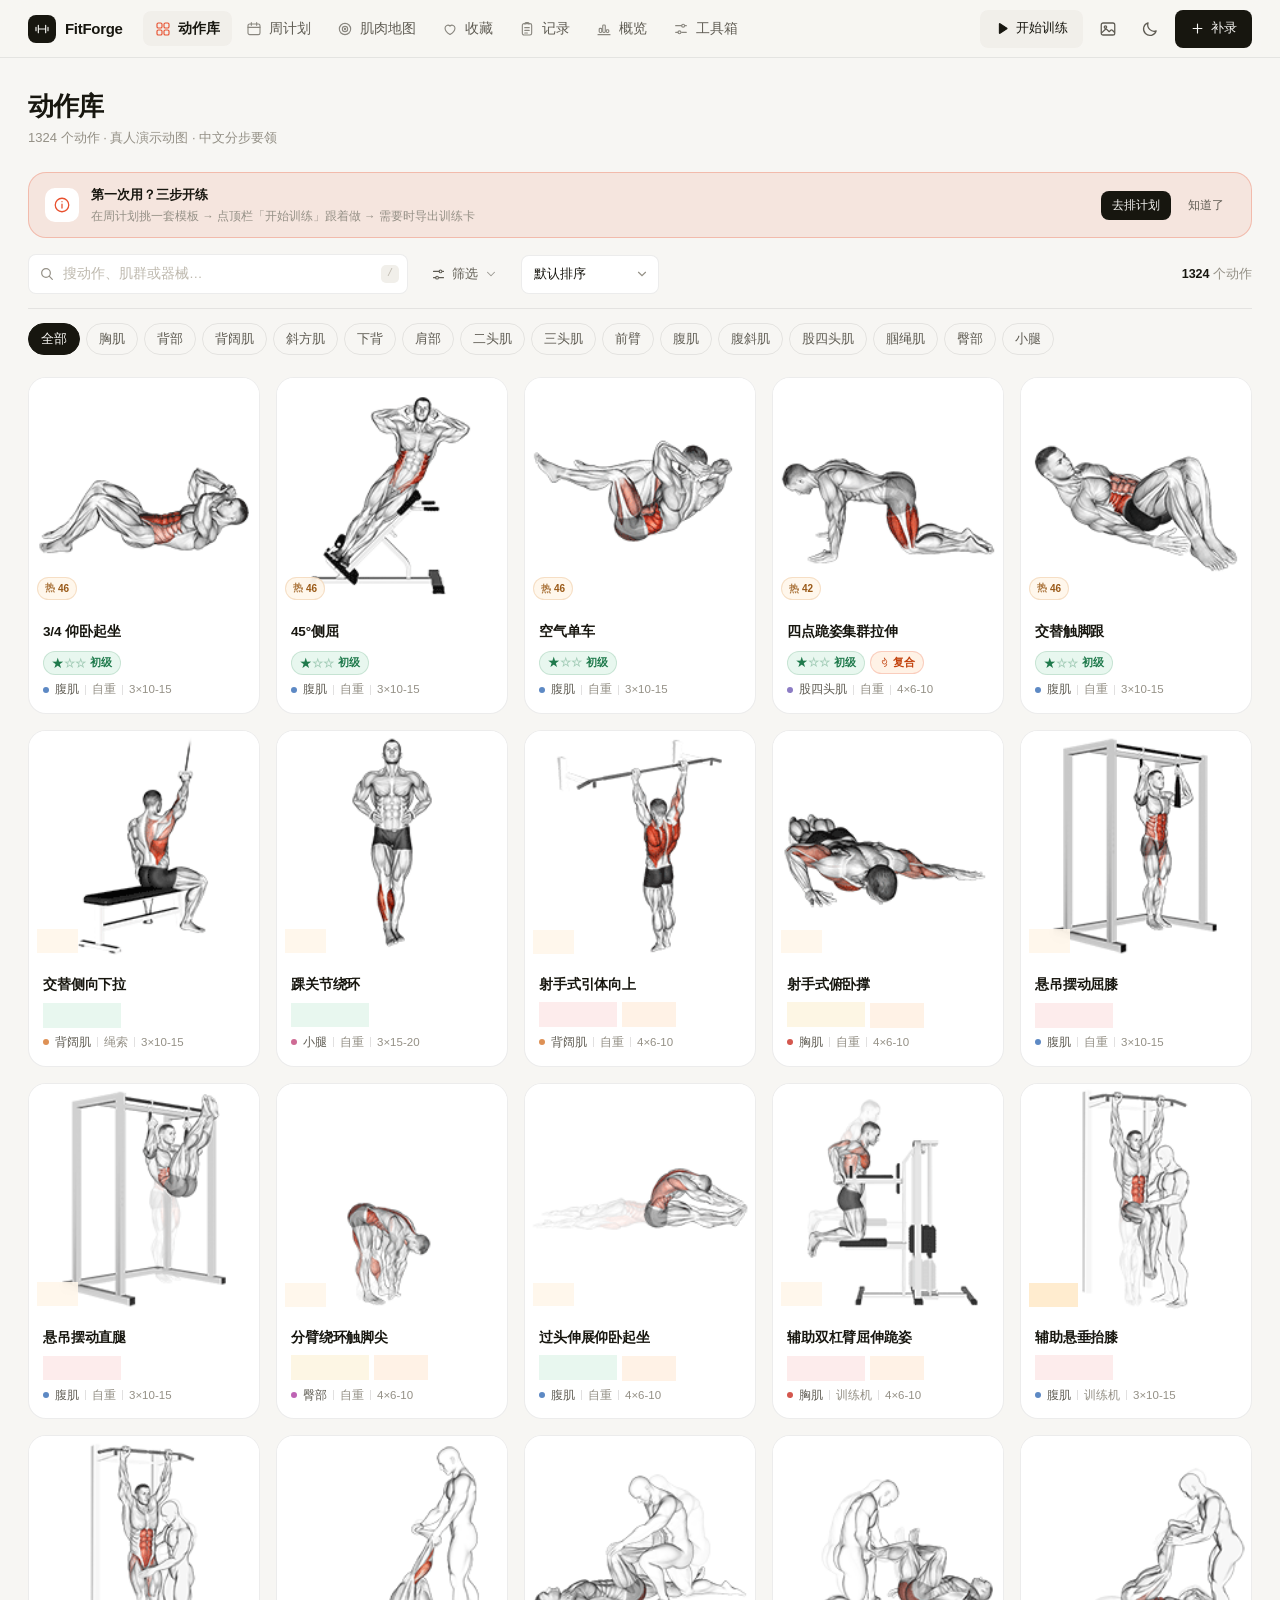
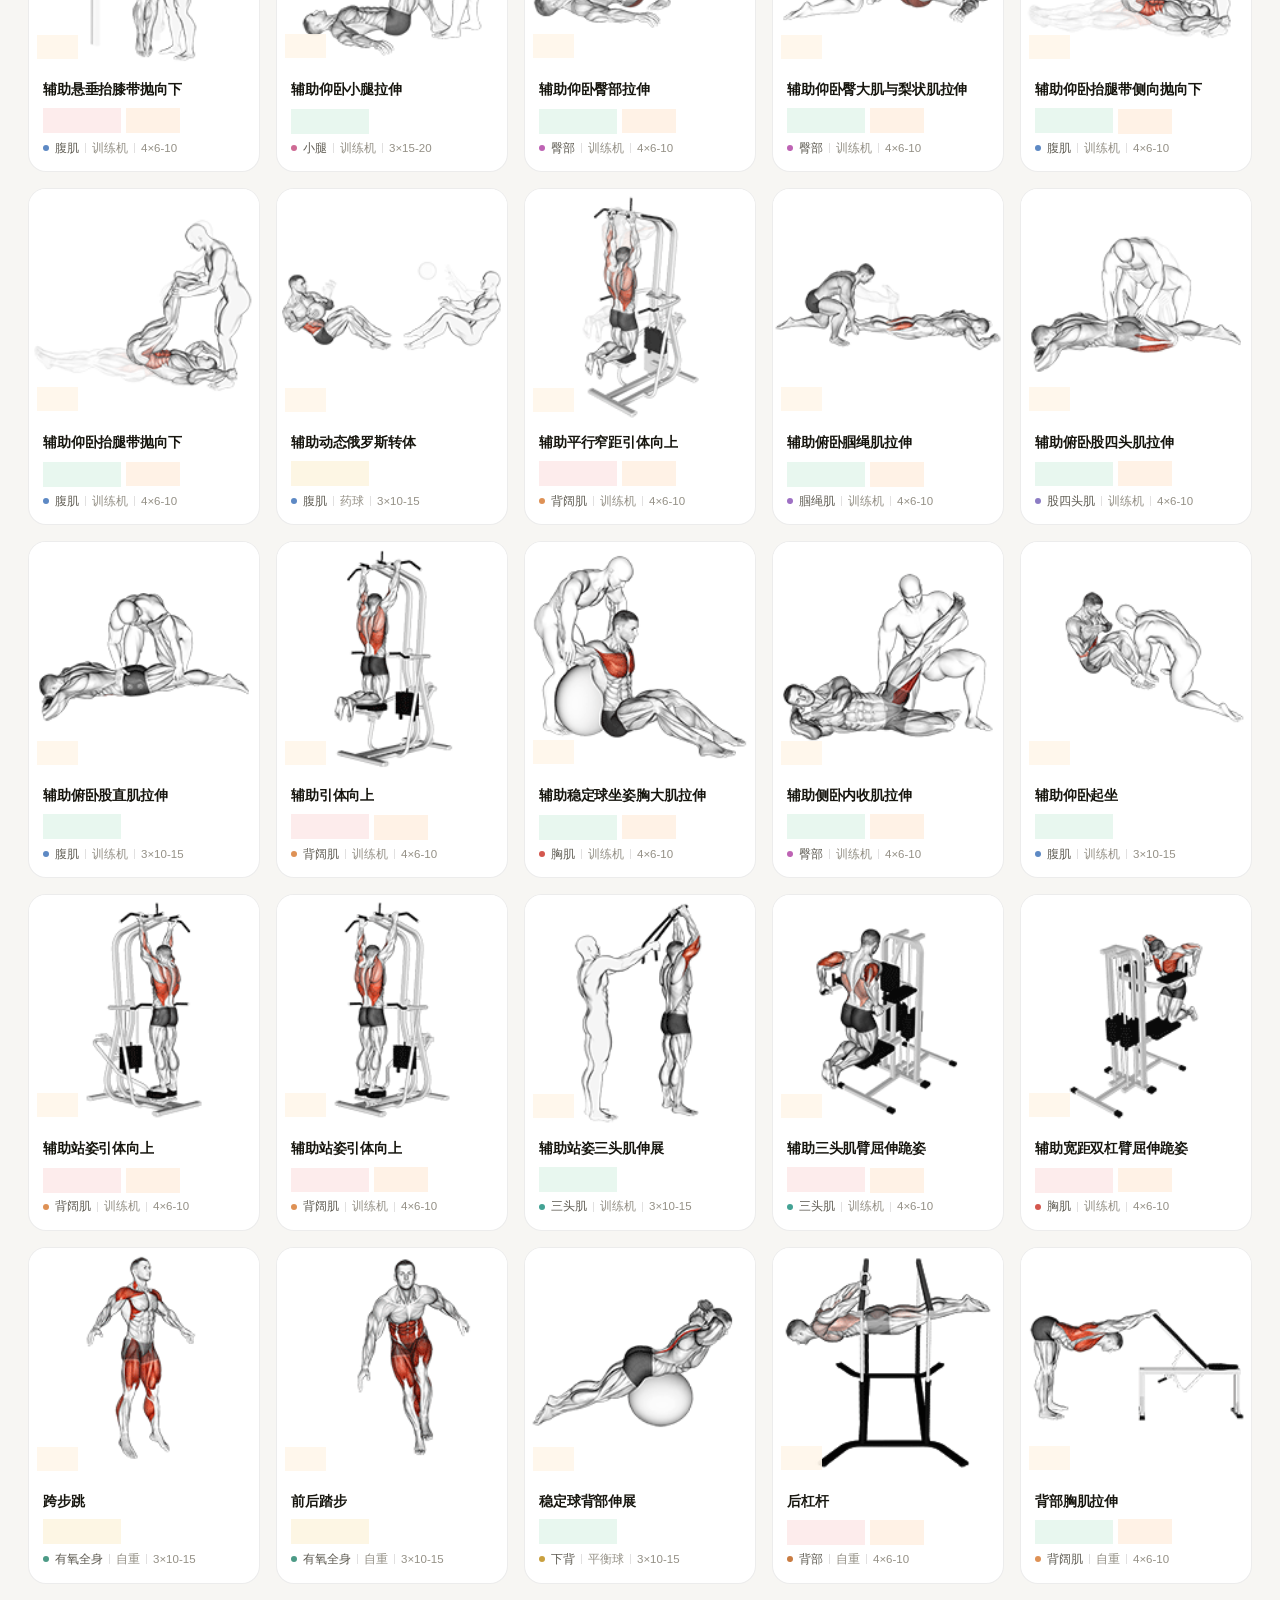
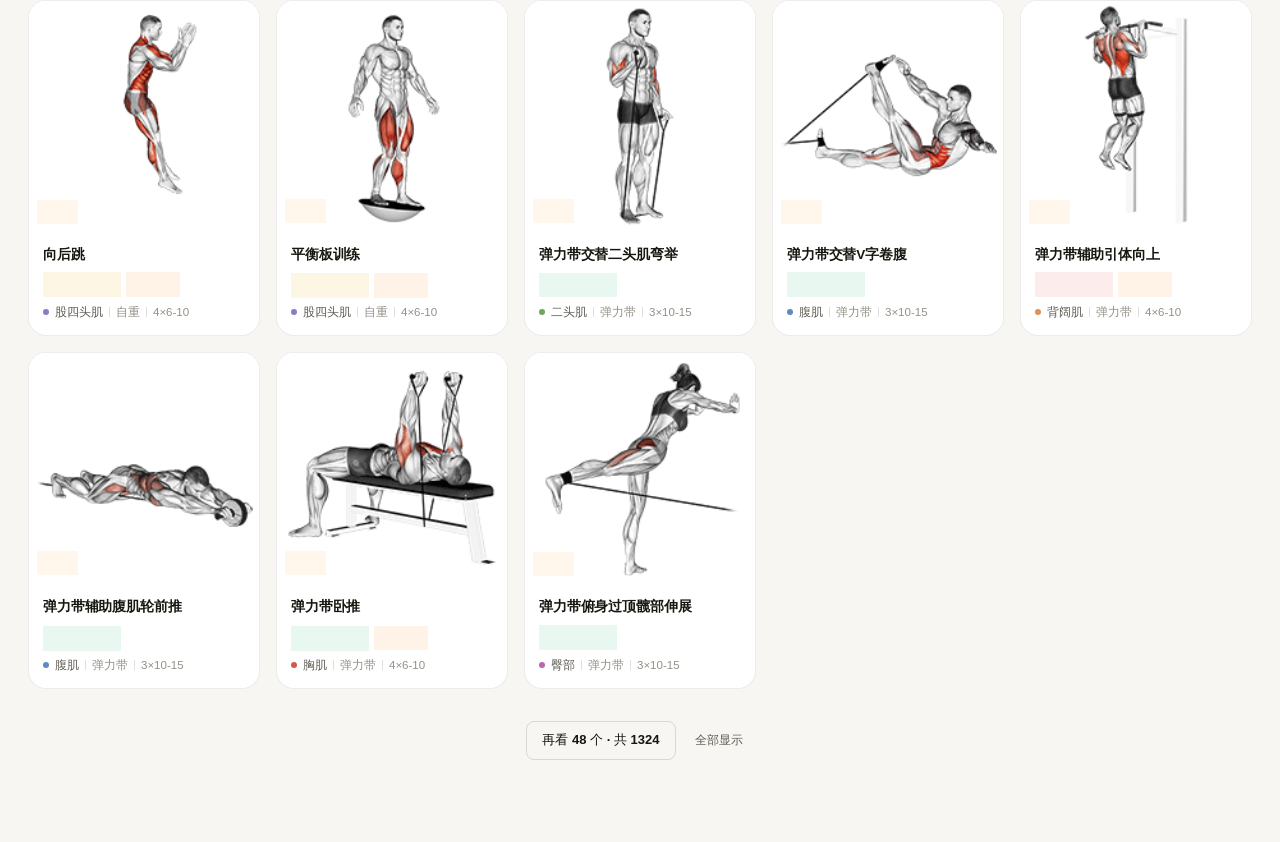
==== commit 25ca23c6: "热门度改为联网调研 6 份公开训练榜单后静态固化，区分实证与推断" ====
--- a/index.html
+++ b/index.html
@@ -402,6 +402,7 @@
 <script src="data.js"></script>
 <script src="thumbs_data.js"></script>
 <script src="extra_data.js"></script>
+<script src="popularity.js"></script>
 <script src="rating.js"></script>
 <script src="gif_encoder.js"></script>
 <script src="body_svg.js"></script>
--- a/style.css
+++ b/style.css
@@ -1466,3 +1466,34 @@
 .dr-note { font-size: 11px; line-height: 1.5; color: var(--t4); margin-bottom: 14px; }
 [data-theme="dark"] .dr-box .stars { color: #E3BC5E; }
 [data-theme="dark"] .dr-box .dr-heat { color: #F0B26A; }
+
+/* 热门度：实证动作加实心点并提亮底色，推断动作保持弱显示 */
+.heat-pill.is-evidence { color: #8A4710; background: rgba(255,235,205,.94); border-color: rgba(210,120,40,.42); }
+[data-theme="dark"] .heat-pill.is-evidence { color: #FFC987; background: rgba(74,44,14,.9); border-color: rgba(240,178,106,.45); }
+.heat-dot { width: 5px; height: 5px; border-radius: 50%; background: currentColor; flex-shrink: 0; }
+
+.dr-src { display: flex; flex-wrap: wrap; gap: 5px; margin: 0 0 7px; }
+.hs-item {
+  font-size: 10px; line-height: 1.6; padding: 1px 7px; border-radius: 20px;
+  color: var(--t2); background: var(--surface-2); border: 1px solid var(--line);
+}
+.hs-item.hs-infer { color: var(--t3); }
+.hs-item.hs-approx { color: #A05A18; border-color: rgba(200,130,40,.38); }
+[data-theme="dark"] .hs-item.hs-approx { color: #F0B26A; }
+
+.pop-src-list { display: grid; gap: 7px; margin-top: 12px; }
+.pop-src {
+  display: flex; align-items: center; justify-content: space-between; gap: 12px;
+  padding: 9px 11px; border: 1px solid var(--line); border-radius: 10px;
+  background: var(--surface-2); text-decoration: none; color: inherit;
+}
+.pop-src:hover { border-color: var(--accent-line); }
+.pop-src-l { flex: 0 0 auto; min-width: 108px; }
+.pop-src-l b { display: block; font-size: 12px; font-weight: 650; color: var(--t1); }
+.pop-src-l small, .pop-src-r small { display: block; font-size: 10px; color: var(--t4); margin-top: 2px; }
+.pop-src-r { text-align: right; min-width: 0; }
+.pop-src-r span { display: block; font-size: 11px; color: var(--t2); }
+@media (max-width: 620px) {
+  .pop-src { flex-direction: column; align-items: flex-start; gap: 4px; }
+  .pop-src-r { text-align: left; }
+}
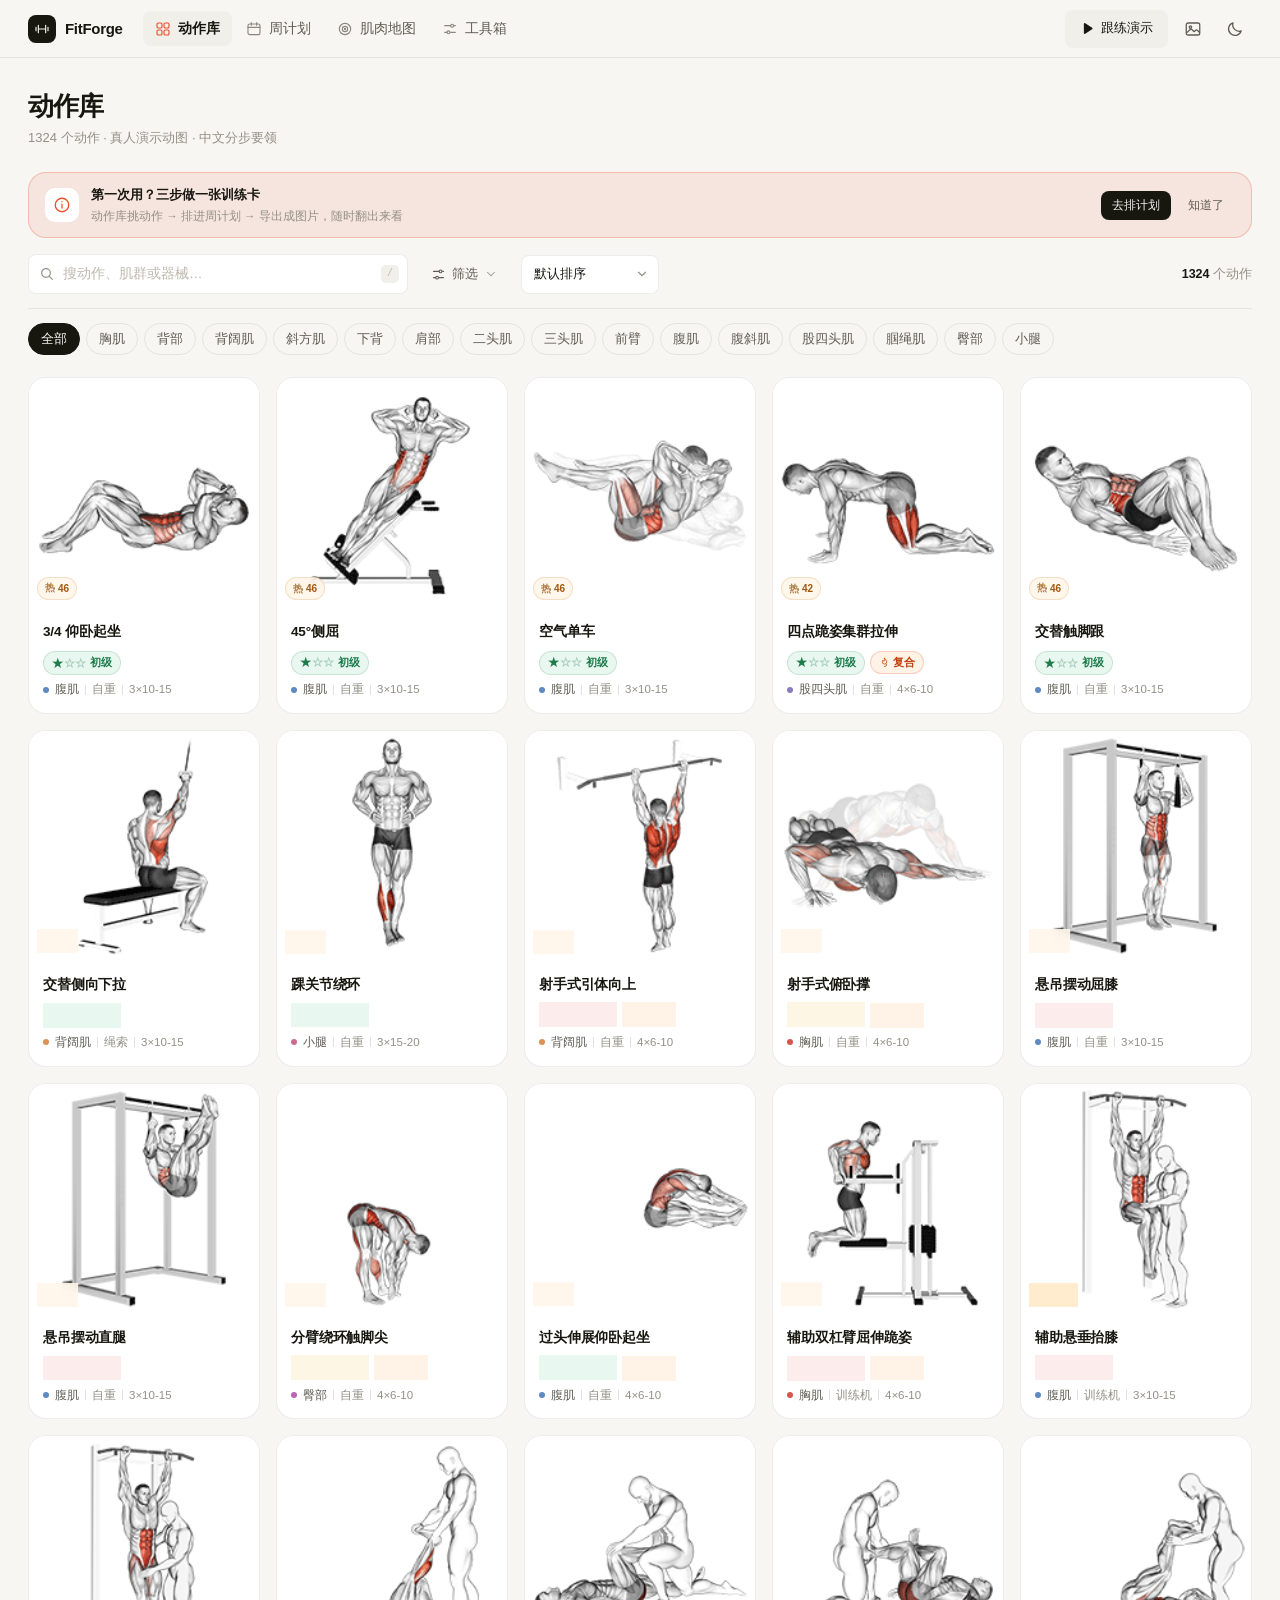
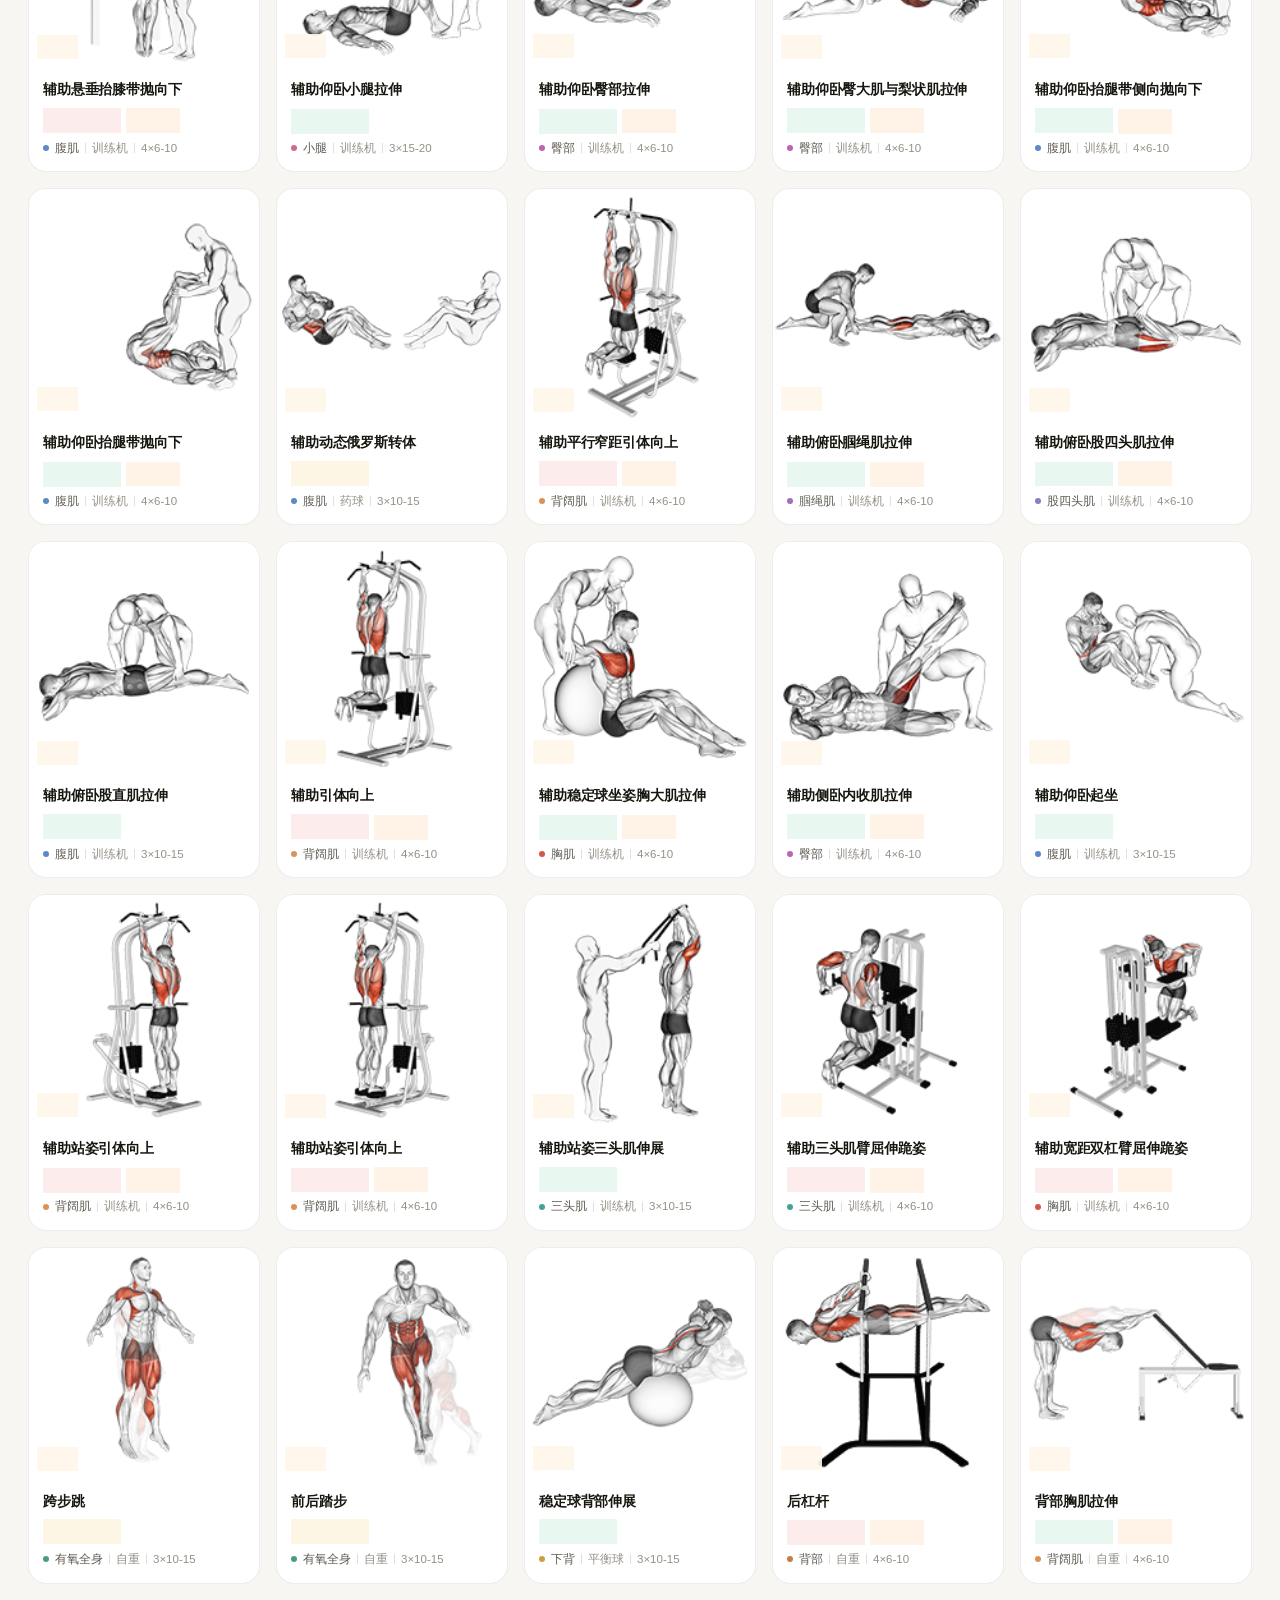
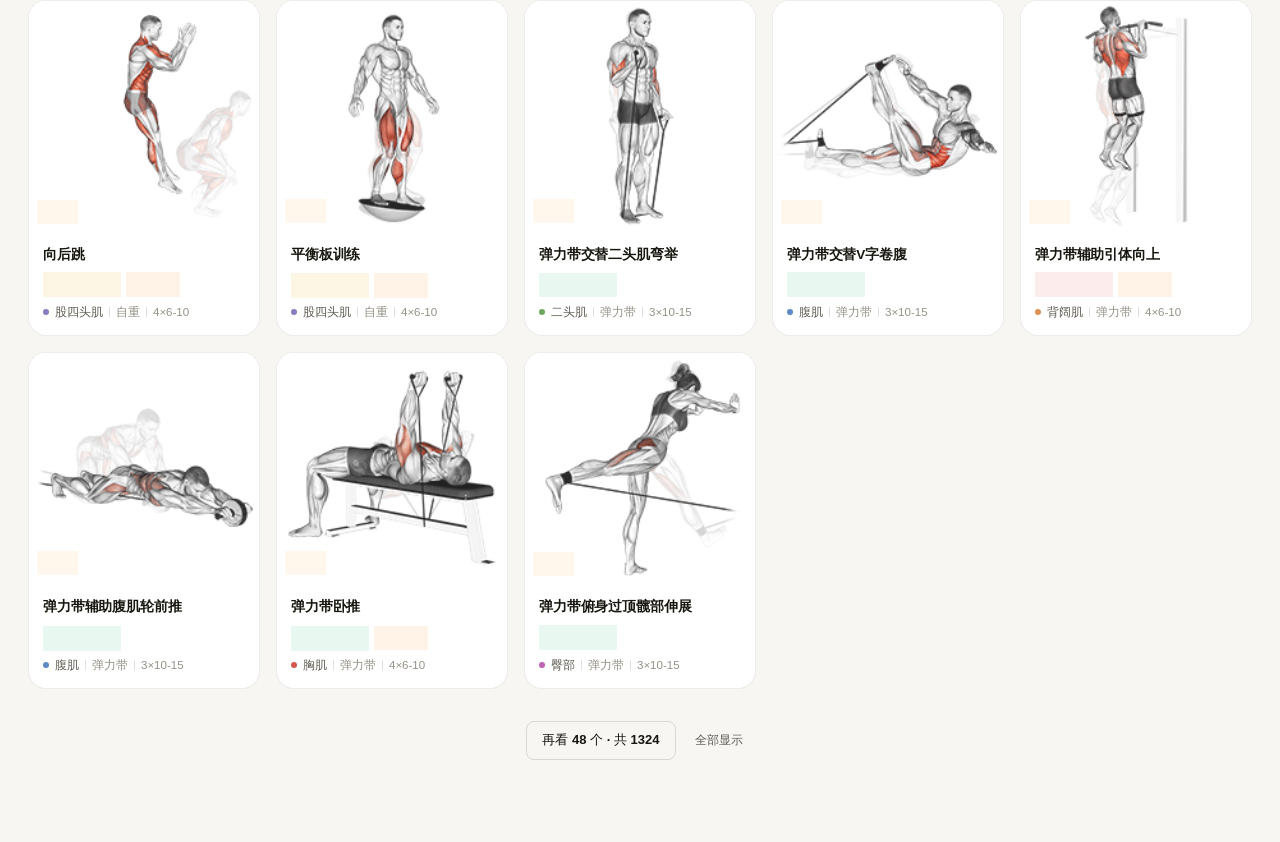
==== commit ca939860: "移除收藏/训练记录/概览统计等个人数据功能，周计划收敛为训练卡编辑器并标明仅存本机" ====
--- a/index.html
+++ b/index.html
@@ -56,16 +56,12 @@
       <button class="nav-item active" data-view="library"><svg class="ic"><use href="#i-grid"/></svg><span>动作库</span></button>
       <button class="nav-item" data-view="planner"><svg class="ic"><use href="#i-calendar"/></svg><span>周计划</span></button>
       <button class="nav-item" data-view="musclemap"><svg class="ic"><use href="#i-target"/></svg><span>肌肉地图</span></button>
-      <button class="nav-item" data-view="favorites"><svg class="ic"><use href="#i-heart"/></svg><span>收藏</span><i class="nav-count" id="favCount">0</i></button>
-      <button class="nav-item" data-view="log"><svg class="ic"><use href="#i-clipboard"/></svg><span>记录</span></button>
-      <button class="nav-item" data-view="stats"><svg class="ic"><use href="#i-chart"/></svg><span>概览</span></button>
       <button class="nav-item" data-view="tools"><svg class="ic"><use href="#i-sliders"/></svg><span>工具箱</span></button>
     </nav>
 
     <div class="top-right">
       <button class="icon-btn" id="todayCardBtn" title="今日训练卡" aria-label="查看今日训练卡" onclick="openExport('today')"><svg class="ic"><use href="#i-image"/></svg></button>
       <button class="icon-btn" id="themeBtn" title="切换深浅主题" aria-label="切换深浅主题"><svg class="ic"><use href="#i-moon"/></svg></button>
-      <button class="btn btn-solid" id="logTopBtn" title="补录一次已完成的训练" onclick="showLogModal()"><svg class="ic"><use href="#i-plus"/></svg><span>补录</span></button>
     </div>
   </div>
 </header>
@@ -83,7 +79,7 @@
 
     <div class="welcome-bar" id="welcomeBar" hidden>
       <span class="wb-ic"><svg class="ic"><use href="#i-info"/></svg></span>
-      <div class="wb-txt"><b>第一次用？三步开练</b><span>在周计划挑一套模板 → 点顶栏「开始训练」跟着做 → 需要时导出训练卡</span></div>
+      <div class="wb-txt"><b>第一次用？三步做一张训练卡</b><span>动作库挑动作 → 排进周计划 → 导出成图片，随时翻出来看</span></div>
       <div class="wb-acts">
         <button class="btn btn-solid btn-sm" onclick="dismissWelcome();switchView('planner')">去排计划</button>
         <button class="btn btn-ghost btn-sm" onclick="dismissWelcome()">知道了</button>
@@ -147,12 +143,17 @@
     <div class="page-head">
       <div>
         <h1>周计划</h1>
-        <p class="page-sub">点动作改组次，点「+」加动作</p>
+        <p class="page-sub">排好一周，导出成训练卡图片作参考</p>
       </div>
       <div class="head-actions">
         <button class="btn btn-ghost" onclick="clearPlan()"><svg class="ic"><use href="#i-trash"/></svg>清空</button>
         <button class="btn btn-solid" onclick="openExport('all')"><svg class="ic"><use href="#i-image"/></svg>导出训练卡</button>
       </div>
+    </div>
+
+    <div class="local-note">
+      <svg class="ic"><use href="#i-info"/></svg>
+      <span>这只是<b>做训练卡的编辑器</b>：本站没有账号，服务器不存任何数据。周计划仅保存在当前这台设备的浏览器里，换设备或清缓存会消失；导出的图片是普通文件，可以随便发、随便存。想在别处接着改，去工具箱导出一份计划文件。</span>
     </div>
 
     <div id="todayStrip"></div>
@@ -185,47 +186,12 @@
     </div>
   </section>
 
-  <!-- ═══ FAVORITES ═══ -->
-  <section class="view" id="view-favorites">
-    <div class="page-head">
-      <div>
-        <h1>收藏</h1>
-        <p class="page-sub">把常练的动作放这儿</p>
-      </div>
-    </div>
-    <div class="grid" id="favGrid"></div>
-  </section>
-
-  <!-- ═══ LOG ═══ -->
-  <section class="view" id="view-log">
-    <div class="page-head">
-      <div>
-        <h1>训练记录</h1>
-        <p class="page-sub">每次完成的组数、次数与重量</p>
-      </div>
-    </div>
-    <div id="logList" class="log-list"></div>
-  </section>
-
-  <!-- ═══ STATS ═══ -->
-  <section class="view" id="view-stats">
-    <div class="page-head">
-      <div>
-        <h1>概览</h1>
-        <p class="page-sub">练了多少、还差哪儿</p>
-      </div>
-    </div>
-    <div class="stat-row" id="statsRow"></div>
-    <div id="statsDetail"></div>
-    <div id="statsExtra"></div>
-  </section>
-
   <!-- ═══ TOOLS ═══ -->
   <section class="view" id="view-tools">
     <div class="page-head">
       <div>
         <h1>工具箱</h1>
-        <p class="page-sub">常用计算与本地备份</p>
+        <p class="page-sub">常用计算 · 计划存取 · 数据说明</p>
       </div>
     </div>
     <div id="toolsBody"></div>
@@ -255,24 +221,6 @@
         <input type="text" id="pickerSearch" placeholder="搜索动作…" oninput="filterPicker()" aria-label="搜索要添加的动作">
       </div>
       <div class="picker-list" id="pickerList"></div>
-    </div>
-  </div>
-</div>
-
-<!-- ═══ LOG MODAL ═══ -->
-<div class="overlay" id="logModal">
-  <div class="modal">
-    <div class="modal-head">
-      <h3>补录训练 <span class="modal-date" id="logDate"></span></h3>
-      <button class="modal-x" onclick="closeModal('logModal')" aria-label="关闭"><svg class="ic"><use href="#i-x"/></svg></button>
-    </div>
-    <div class="modal-body">
-      <p class="hint">填今天实际练了什么，跟练模式会自动帮你记</p>
-      <div id="logExList"></div>
-    </div>
-    <div class="modal-foot">
-      <button class="btn btn-solid" onclick="saveLog()"><svg class="ic"><use href="#i-check"/></svg>保存记录</button>
-      <button class="btn btn-ghost" onclick="closeModal('logModal')">取消</button>
     </div>
   </div>
 </div>
@@ -370,10 +318,9 @@
     </div>
     <div class="modal-body">
       <div class="shortcut-list">
-        <div><kbd>1</kbd>–<kbd>7</kbd><span>依次切换：动作库 · 周计划 · 肌肉地图 · 收藏 · 记录 · 概览 · 工具箱</span></div>
+        <div><kbd>1</kbd>–<kbd>4</kbd><span>依次切换：动作库 · 周计划 · 肌肉地图 · 工具箱</span></div>
         <div><kbd>/</kbd><span>聚焦搜索框</span></div>
-        <div><kbd>S</kbd><span>开始今天的训练</span></div>
-        <div><kbd>N</kbd><span>补录一次训练</span></div>
+        <div><kbd>S</kbd><span>按今天计划看动作</span></div>
         <div><kbd>T</kbd><span>切换深浅主题</span></div>
         <div><kbd>Esc</kbd><span>关闭当前弹窗</span></div>
         <div><kbd>?</kbd><span>打开这个帮助</span></div>
--- a/style.css
+++ b/style.css
@@ -1073,6 +1073,7 @@
 
 /* 工具箱 */
 .tool-grid { display: grid; grid-template-columns: repeat(auto-fit, minmax(330px, 1fr)); gap: 14px; }
+.tool-grid { align-items: start; }
 .tool-card { background: var(--surface); border: 1px solid var(--line); border-radius: var(--r-xl); padding: 20px 22px; }
 .tool-h { display: flex; align-items: flex-start; gap: 12px; margin-bottom: 16px; }
 .tool-ic { flex: 0 0 36px; height: 36px; border-radius: 11px; background: var(--accent-soft); color: var(--accent); display: grid; place-items: center; }
@@ -1417,6 +1418,14 @@
   .body-svg { max-width: 300px; }
 }
 
+/* 说明类卡片在宽屏占更宽的列，避免把同行计算卡拉出大片空白 */
+@media (min-width: 1200px) {
+  .tool-card.wide { grid-column: span 2; }
+  .tool-card.full { grid-column: 1 / -1; }
+  .tool-card.full .pop-src-list { grid-template-columns: repeat(2, minmax(0, 1fr)); }
+  .tool-card.full .pop-src { padding: 10px 14px; }
+}
+
 /* ═══════════════════════════════════════════════════════════
    难度星级 · 热门度 · 常驻排序
    ═══════════════════════════════════════════════════════════ */
@@ -1497,3 +1506,22 @@
   .pop-src { flex-direction: column; align-items: flex-start; gap: 4px; }
   .pop-src-r { text-align: left; }
 }
+
+/* ═══════════════════════════════════════════════════════════
+   本机数据说明（无账号 / 无服务器）
+   ═══════════════════════════════════════════════════════════ */
+.local-note {
+  display: flex; align-items: flex-start; gap: 9px;
+  padding: 11px 14px; margin-bottom: 16px;
+  border: 1px solid var(--line); border-radius: var(--r-md);
+  background: var(--surface-2);
+  color: var(--t3); font-size: 12.5px; line-height: 1.75;
+}
+.local-note .ic { width: 15px; height: 15px; flex-shrink: 0; margin-top: 3px; color: var(--accent); }
+.local-note b { color: var(--t2); font-weight: 600; }
+.data-note p { margin: 0 0 8px; font-size: 12.5px; line-height: 1.8; color: var(--t3); }
+.data-note p:last-child { margin-bottom: 0; }
+.data-note b { color: var(--t2); font-weight: 600; }
+@media (max-width: 620px) {
+  .local-note { padding: 10px 12px; font-size: 12px; }
+}
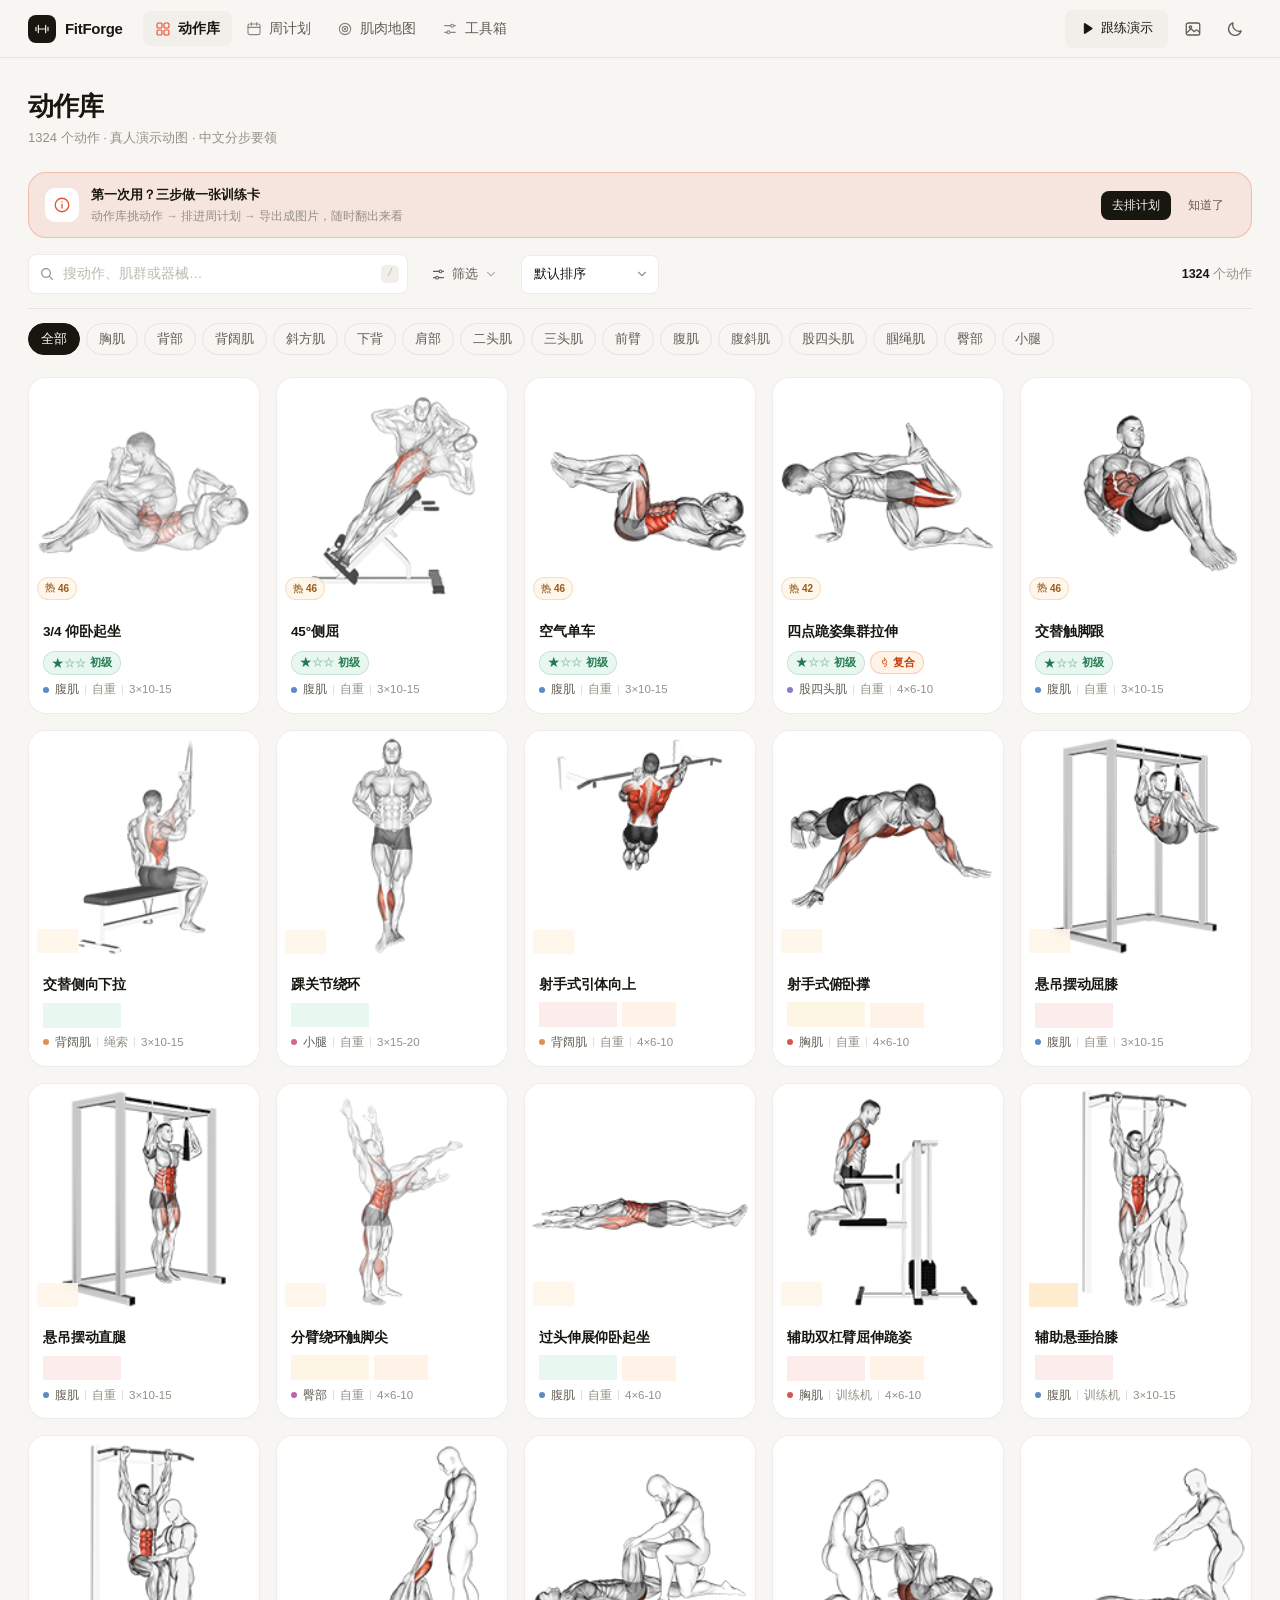
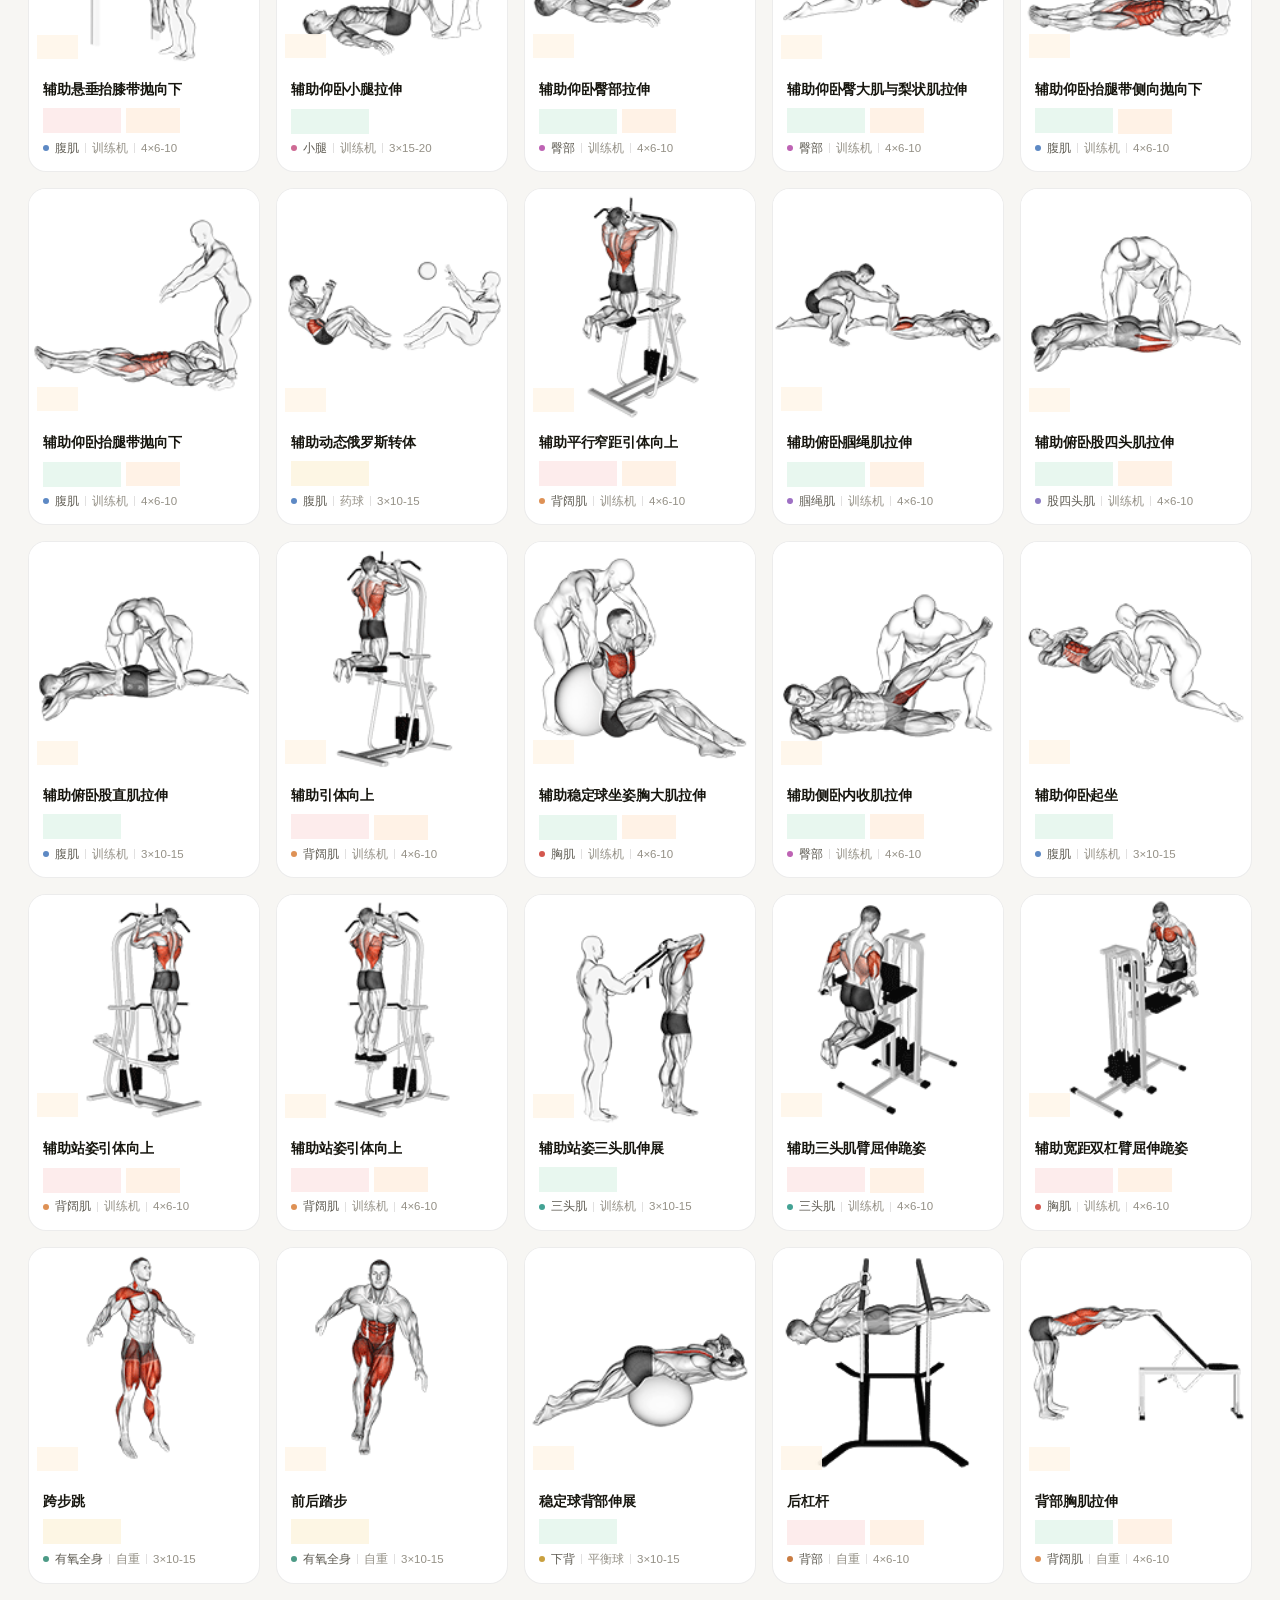
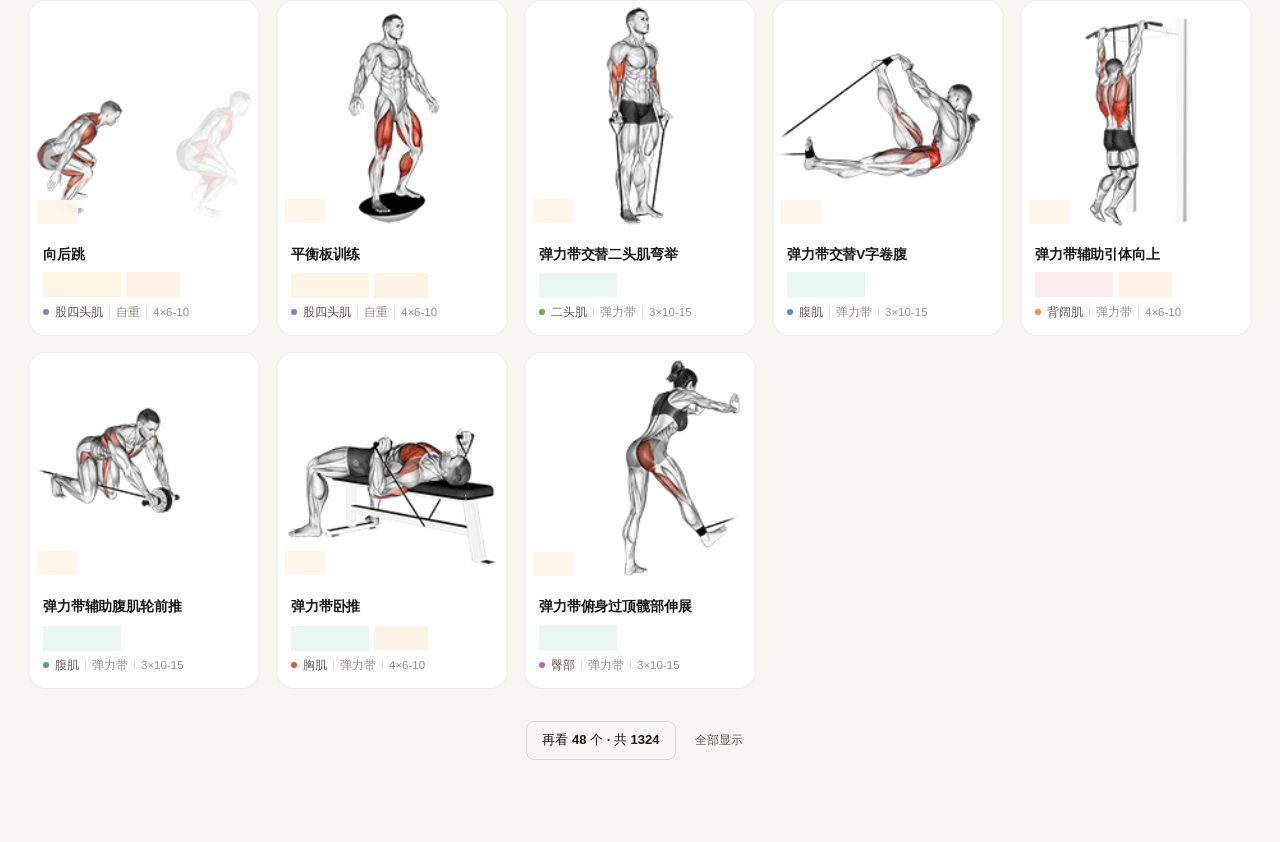
==== commit e9a86890: "移除无信息量的排序项：按名称、随机打乱；只保留默认/热门/星级升降序" ====
--- a/index.html
+++ b/index.html
@@ -101,8 +101,6 @@
         <option value="hot">热门优先</option>
         <option value="starHigh">星级 高 → 低</option>
         <option value="starLow">星级 低 → 高</option>
-        <option value="name">按名称</option>
-        <option value="random">随机打乱</option>
       </select>
       <div class="result-count"><b id="resultNum">0</b> 个动作</div>
 
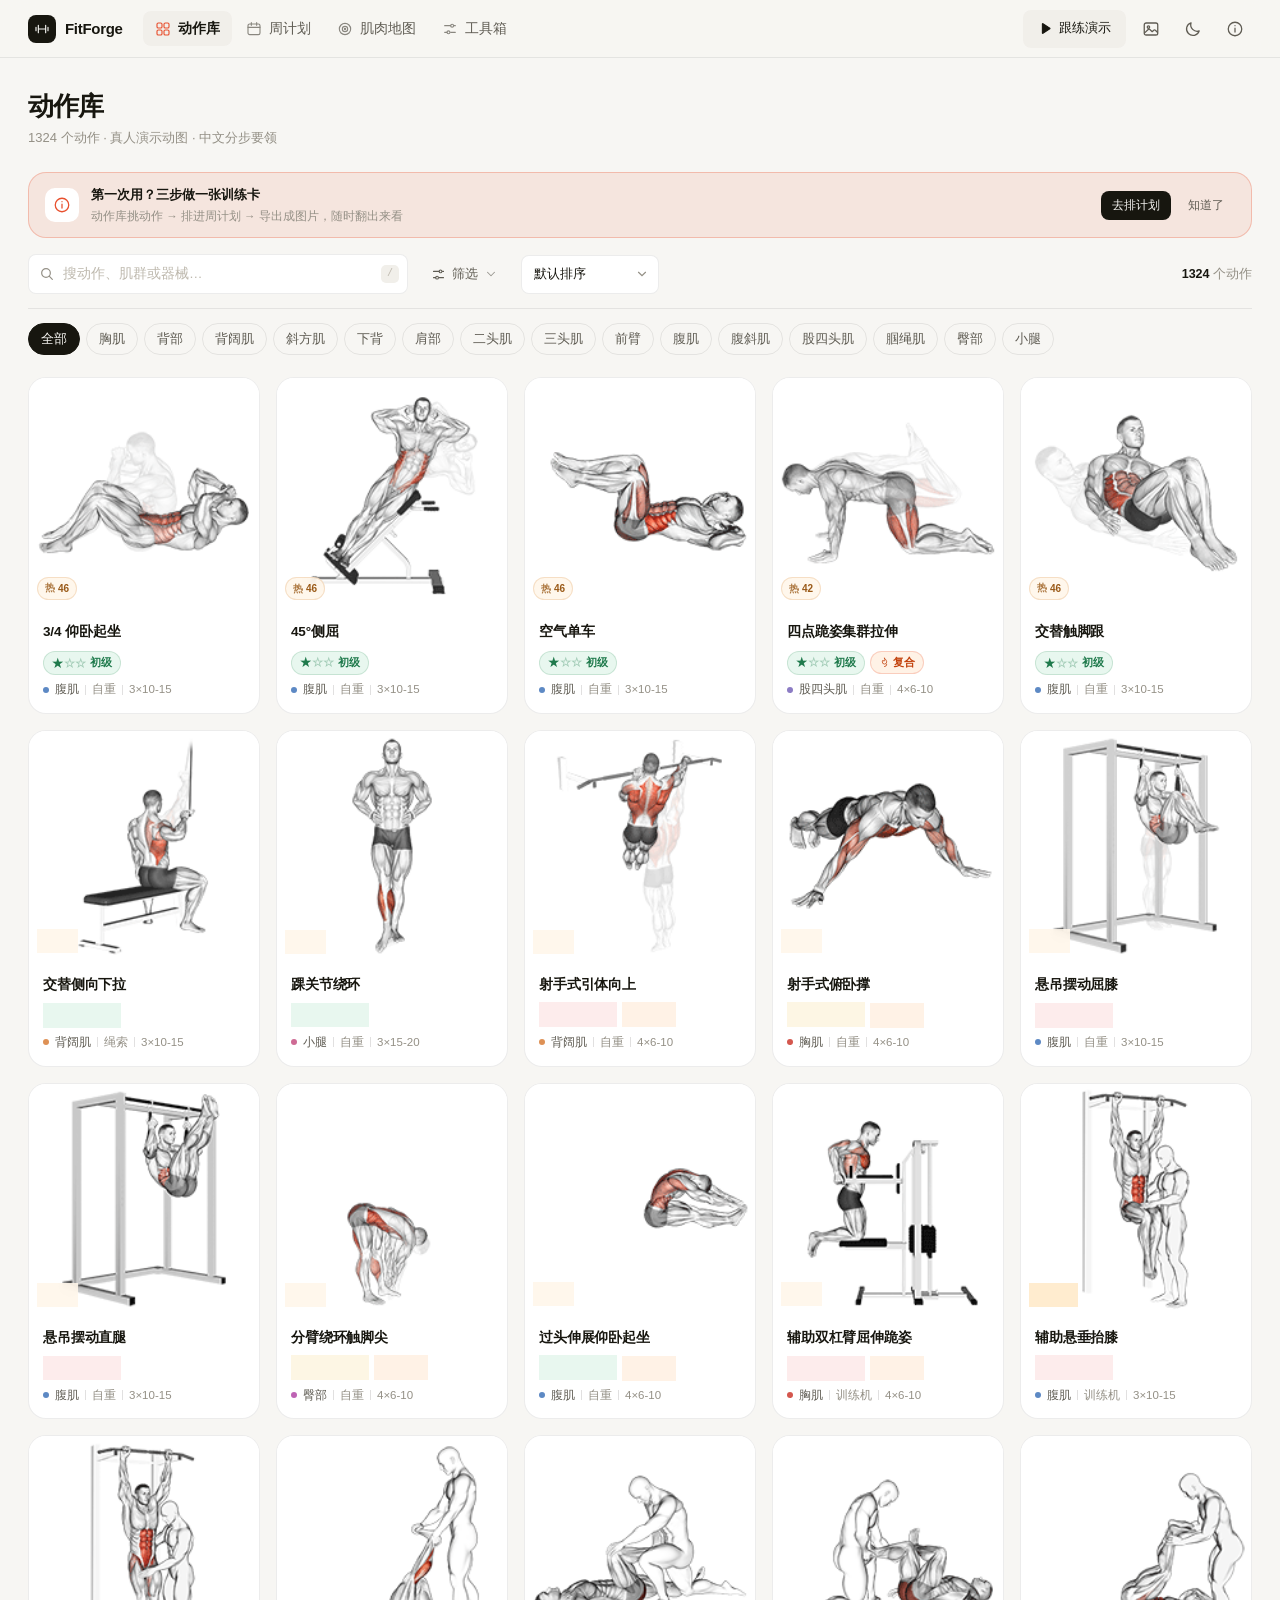
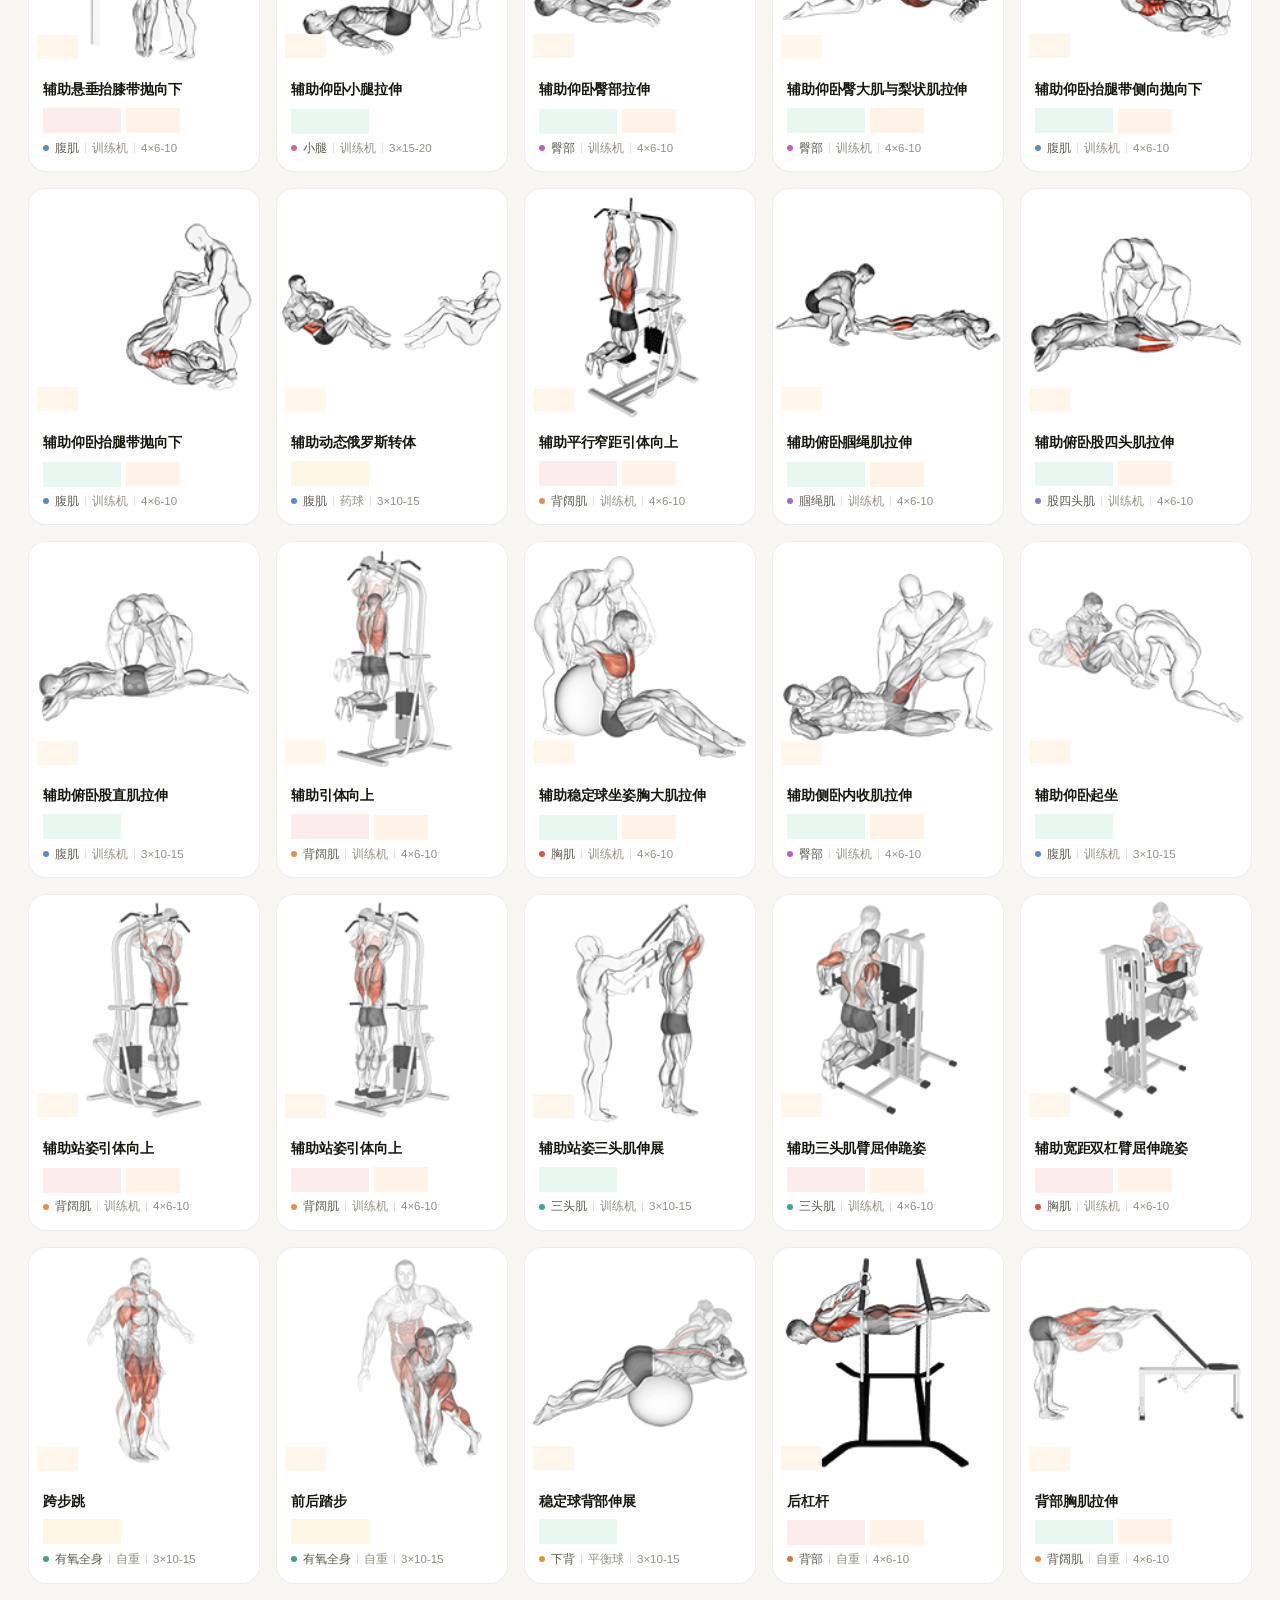
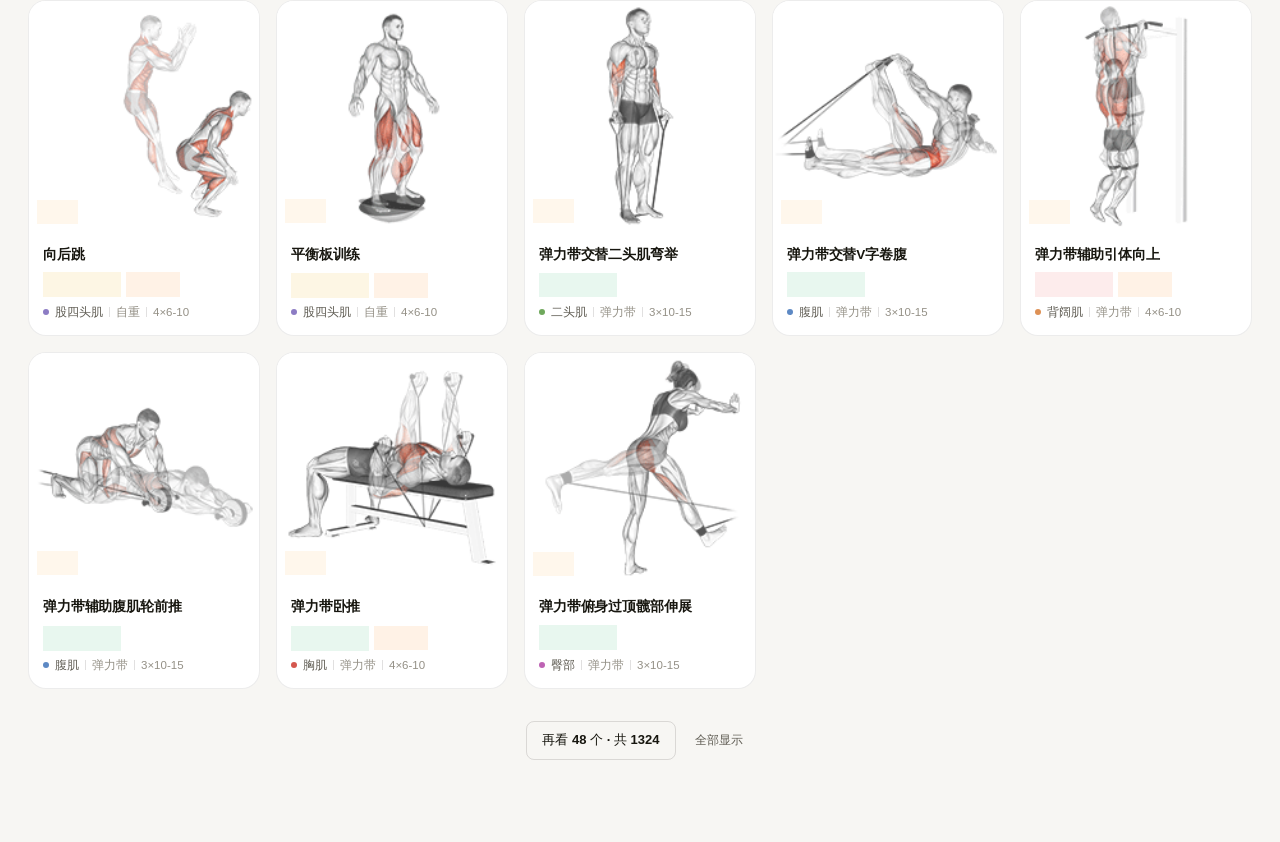
==== commit e9b3f912: "工具箱只留 6 个工具并统一卡片尺寸；数据说明与热门度来源移入顶栏「关于」弹窗，全站说明文案精简" ====
--- a/index.html
+++ b/index.html
@@ -62,6 +62,7 @@
     <div class="top-right">
       <button class="icon-btn" id="todayCardBtn" title="今日训练卡" aria-label="查看今日训练卡" onclick="openExport('today')"><svg class="ic"><use href="#i-image"/></svg></button>
       <button class="icon-btn" id="themeBtn" title="切换深浅主题" aria-label="切换深浅主题"><svg class="ic"><use href="#i-moon"/></svg></button>
+      <button class="icon-btn" id="aboutBtn" title="关于与数据说明" aria-label="关于与数据说明" onclick="openAbout()"><svg class="ic"><use href="#i-info"/></svg></button>
     </div>
   </div>
 </header>
@@ -151,7 +152,7 @@
 
     <div class="local-note">
       <svg class="ic"><use href="#i-info"/></svg>
-      <span>这只是<b>做训练卡的编辑器</b>：本站没有账号，服务器不存任何数据。周计划仅保存在当前这台设备的浏览器里，换设备或清缓存会消失；导出的图片是普通文件，可以随便发、随便存。想在别处接着改，去工具箱导出一份计划文件。</span>
+      <span>这是<b>做训练卡的编辑器</b>，不是训练记录：计划只存在这台设备的浏览器里，换设备或清缓存会消失。导出的图片可随意保存分享，详情见右上角「关于」。</span>
     </div>
 
     <div id="todayStrip"></div>
@@ -189,7 +190,7 @@
     <div class="page-head">
       <div>
         <h1>工具箱</h1>
-        <p class="page-sub">常用计算 · 计划存取 · 数据说明</p>
+        <p class="page-sub">六个小工具 · 常用计算与计划存取</p>
       </div>
     </div>
     <div id="toolsBody"></div>
@@ -324,6 +325,41 @@
         <div><kbd>?</kbd><span>打开这个帮助</span></div>
       </div>
       <p class="tool-note">在输入框里打字时，字母快捷键不会触发。</p>
+    </div>
+  </div>
+</div>
+
+<!-- ═══ 关于 / 数据说明 ═══ -->
+<div class="overlay" id="aboutModal">
+  <div class="modal modal-lg">
+    <div class="modal-head">
+      <h3>关于 FitForge</h3>
+      <button class="modal-x" onclick="closeModal('aboutModal')" aria-label="关闭"><svg class="ic"><use href="#i-x"/></svg></button>
+    </div>
+    <div class="modal-body about-body">
+      <p class="about-lead">1324 个动作 · 真人动图 · 中文要领。纯静态页面，动作数据打包在站点里，运行时不联网。</p>
+
+      <section class="about-sec">
+        <h4>数据存在哪</h4>
+        <div class="data-note">
+          <p>没有账号、没有后端、不上传。周计划、跟练临时进度和主题偏好只存于当前浏览器；换设备、无痕窗口、清缓存都会丢。</p>
+          <p>导出的训练卡是普通图片，可以随便存、随便发。换设备继续编辑，用工具箱的「导出周计划」。</p>
+        </div>
+      </section>
+
+      <section class="about-sec">
+        <h4>难度星级</h4>
+        <p>原始动作库没有难度字段，星级按动作特征本地估算，仅供参考，不是官方评级。</p>
+      </section>
+
+      <section class="about-sec">
+        <h4>热门度怎么来的</h4>
+        <div id="aboutSources"></div>
+      </section>
+    </div>
+    <div class="modal-foot">
+      <button class="btn btn-ghost" onclick="closeModal('aboutModal');openHelp()">键盘快捷键</button>
+      <button class="btn btn-solid modal-close-btn" onclick="closeModal('aboutModal')">知道了</button>
     </div>
   </div>
 </div>
--- a/style.css
+++ b/style.css
@@ -1072,48 +1072,59 @@
 .credit { font-size: 10.5px; color: var(--t4); margin-top: 14px; }
 
 /* 工具箱 */
-.tool-grid { display: grid; grid-template-columns: repeat(auto-fit, minmax(330px, 1fr)); gap: 14px; }
-.tool-grid { align-items: start; }
-.tool-card { background: var(--surface); border: 1px solid var(--line); border-radius: var(--r-xl); padding: 20px 22px; }
-.tool-h { display: flex; align-items: flex-start; gap: 12px; margin-bottom: 16px; }
+.tool-grid {
+  display: grid; grid-template-columns: repeat(3, minmax(0, 1fr));
+  grid-auto-rows: 1fr; gap: 14px; align-items: stretch;
+}
+.tool-card {
+  display: flex; flex-direction: column; min-height: 0;
+  background: var(--surface); border: 1px solid var(--line);
+  border-radius: var(--r-xl); padding: 18px 20px;
+}
+/* 轻量卡内容居中，和带表格的卡等大时不会显得头重脚轻 */
+.tool-grid > .tool-card:nth-child(n+4) { justify-content: center; }
+@media (min-width: 621px) and (max-width: 1100px) {
+  .tool-grid { grid-template-columns: repeat(2, minmax(0, 1fr)); }
+}
+.tool-h { display: flex; align-items: flex-start; gap: 12px; margin-bottom: 12px; }
 .tool-ic { flex: 0 0 36px; height: 36px; border-radius: 11px; background: var(--accent-soft); color: var(--accent); display: grid; place-items: center; }
 .tool-ic .ic { width: 19px; height: 19px; }
 .tool-h h3 { font-size: 14.5px; font-weight: 650; margin: 0 0 3px; }
 .tool-h p { font-size: 11.5px; color: var(--t3); margin: 0; line-height: 1.5; }
-.tool-form { display: flex; gap: 10px; flex-wrap: wrap; margin-bottom: 14px; }
+.tool-form { display: flex; gap: 8px; flex-wrap: wrap; margin-bottom: 9px; }
 .tool-form.four { display: grid; grid-template-columns: repeat(4, 1fr); }
 .tool-form.three { display: grid; grid-template-columns: repeat(3, 1fr); }
 .tool-form label { display: flex; align-items: center; gap: 6px; flex: 1 1 110px; min-width: 0; font-size: 11.5px; color: var(--t3); }
-.tool-form.four label, .tool-form.three label { display: flex; flex-direction: column; align-items: flex-start; gap: 5px; }
+.tool-form.four label, .tool-form.three label { display: flex; flex-direction: column; align-items: flex-start; gap: 4px; }
 .tool-form input, .tool-form select {
-  width: 100%; min-width: 0; flex: 1; padding: 8px 10px; font-size: 13px;
+  width: 100%; min-width: 0; flex: 1; padding: 6px 9px; font-size: 13px;
   color: var(--t1); background: var(--surface-2);
   border: 1px solid var(--line-2); border-radius: 9px; outline: none;
 }
 .tool-form input:focus, .tool-form select:focus { border-color: var(--accent); }
 .tool-form label > span { font-size: 11px; color: var(--t4); white-space: nowrap; }
-.tool-big { font-size: 32px; font-weight: 700; line-height: 1.1; color: var(--t1); letter-spacing: -.02em; }
-.tool-big span { display: block; font-size: 11.5px; font-weight: 400; color: var(--t3); margin-top: 5px; letter-spacing: 0; }
-.tool-mini { font-size: 11.5px; color: var(--t3); line-height: 1.7; margin-top: 8px; }
-.tool-note { font-size: 11.5px; color: var(--t3); line-height: 1.7; margin: 10px 0 0; }
+.tool-big { font-size: 30px; font-weight: 700; line-height: 1.1; color: var(--t1); letter-spacing: -.02em; }
+.tool-big span { display: block; font-size: 11.5px; font-weight: 400; color: var(--t3); margin-top: 4px; letter-spacing: 0; }
+.tool-mini { font-size: 11.5px; color: var(--t3); line-height: 1.6; margin-top: 6px; }
+.tool-note { font-size: 11.5px; color: var(--t3); line-height: 1.7; margin: 8px 0 0; }
 .tool-note.ok { color: var(--ok); }
-.tool-warn { font-size: 11.5px; color: var(--warn); background: rgba(201,138,22,.09); padding: 8px 10px; border-radius: 8px; margin-top: 10px; }
-.pct-table { margin-top: 14px; border: 1px solid var(--line); border-radius: 10px; overflow: hidden; }
-.pct-table > div { display: grid; grid-template-columns: 1fr 1fr 1fr; gap: 8px; padding: 7px 11px; font-size: 11.5px; color: var(--t2); border-bottom: 1px solid var(--line); }
+.tool-warn { font-size: 11.5px; color: var(--warn); background: rgba(201,138,22,.09); padding: 7px 10px; border-radius: 8px; margin-top: 8px; }
+.pct-table { margin-top: 10px; border: 1px solid var(--line); border-radius: 10px; overflow: hidden; }
+.pct-table > div { display: grid; grid-template-columns: 1fr 1fr 1fr; gap: 8px; padding: 5px 10px; font-size: 11.5px; color: var(--t2); border-bottom: 1px solid var(--line); }
 .pct-table > div:last-child { border-bottom: 0; }
 .pct-table .pct-h { background: var(--surface-2); color: var(--t3); font-size: 10.5px; }
 .pct-table b { color: var(--t1); font-weight: 600; }
-.plate-row { display: flex; flex-wrap: wrap; gap: 7px; margin-top: 14px; }
+.plate-row { display: flex; flex-wrap: wrap; gap: 7px; margin-top: 10px; }
 .plate { position: relative; display: inline-grid; place-items: center; width: 50px; height: 50px; border-radius: 50%; background: var(--surface-3); border: 2px solid var(--line-2); font-size: 14px; font-weight: 700; color: var(--t1); }
 .plate small { font-size: 8px; font-weight: 400; color: var(--t3); }
 .plate i { position: absolute; right: -3px; top: -3px; font-style: normal; font-size: 9px; background: var(--accent); color: #fff; padding: 1px 4px; border-radius: 8px; }
 .plate[data-p="25"], .plate[data-p="20"] { background: rgba(232,80,46,.10); border-color: var(--accent-line); }
-.tool-metrics { display: grid; grid-template-columns: repeat(3, 1fr); gap: 10px; margin-bottom: 12px; }
-.tool-metrics div { background: var(--surface-2); border-radius: 10px; padding: 11px 12px; }
-.tool-metrics b { display: block; font-size: 20px; font-weight: 700; color: var(--t1); }
+.tool-metrics { display: grid; grid-template-columns: repeat(3, 1fr); gap: 8px; margin-bottom: 8px; }
+.tool-metrics div { background: var(--surface-2); border-radius: 10px; padding: 8px 10px; }
+.tool-metrics b { display: block; font-size: 19px; font-weight: 700; color: var(--t1); }
 .tool-metrics span { font-size: 10.5px; color: var(--t3); }
-.macro { display: flex; gap: 8px; margin-top: 12px; flex-wrap: wrap; }
-.macro span { font-size: 11.5px; color: var(--t2); background: var(--accent-soft); padding: 6px 12px; border-radius: 20px; }
+.macro { display: flex; gap: 8px; margin-top: 8px; flex-wrap: wrap; }
+.macro span { font-size: 11.5px; color: var(--t2); background: var(--accent-soft); padding: 5px 10px; border-radius: 20px; }
 .macro b { color: var(--accent); }
 .backup-row { display: flex; gap: 10px; flex-wrap: wrap; }
 .backup-row .btn { cursor: pointer; }
@@ -1229,6 +1240,7 @@
   .bn-item.on { color: var(--accent); }
   .main { padding-bottom: 76px; }
   .tool-grid, .two-col { grid-template-columns: 1fr; }
+  .tool-card { min-height: 0; }
   .tool-form.four, .tool-form.three { grid-template-columns: repeat(2, 1fr); }
   .stat-mini-row { grid-template-columns: repeat(2, 1fr); }
   .session-body { padding: 16px 14px 24px; }
@@ -1418,12 +1430,17 @@
   .body-svg { max-width: 300px; }
 }
 
-/* 说明类卡片在宽屏占更宽的列，避免把同行计算卡拉出大片空白 */
-@media (min-width: 1200px) {
-  .tool-card.wide { grid-column: span 2; }
-  .tool-card.full { grid-column: 1 / -1; }
-  .tool-card.full .pop-src-list { grid-template-columns: repeat(2, minmax(0, 1fr)); }
-  .tool-card.full .pop-src { padding: 10px 14px; }
+/* 关于弹窗：说明与来源清单 */
+.about-body { padding-top: 12px; }
+.about-lead { font-size: 13px; line-height: 1.7; color: var(--t2); margin: 0 0 18px; }
+.about-sec { border-top: 1px solid var(--line); padding: 16px 0 6px; }
+.about-sec h4 { font-size: 13px; font-weight: 650; color: var(--t1); margin: 0 0 8px; }
+.about-sec > p, .about-sec .tool-note {
+  font-size: 12.5px; line-height: 1.75; color: var(--t3); margin: 0 0 8px;
+}
+.about-sec .tool-note:last-child { margin-bottom: 0; }
+@media (min-width: 760px) {
+  #aboutSources .pop-src-list { grid-template-columns: repeat(2, minmax(0, 1fr)); }
 }
 
 /* ═══════════════════════════════════════════════════════════
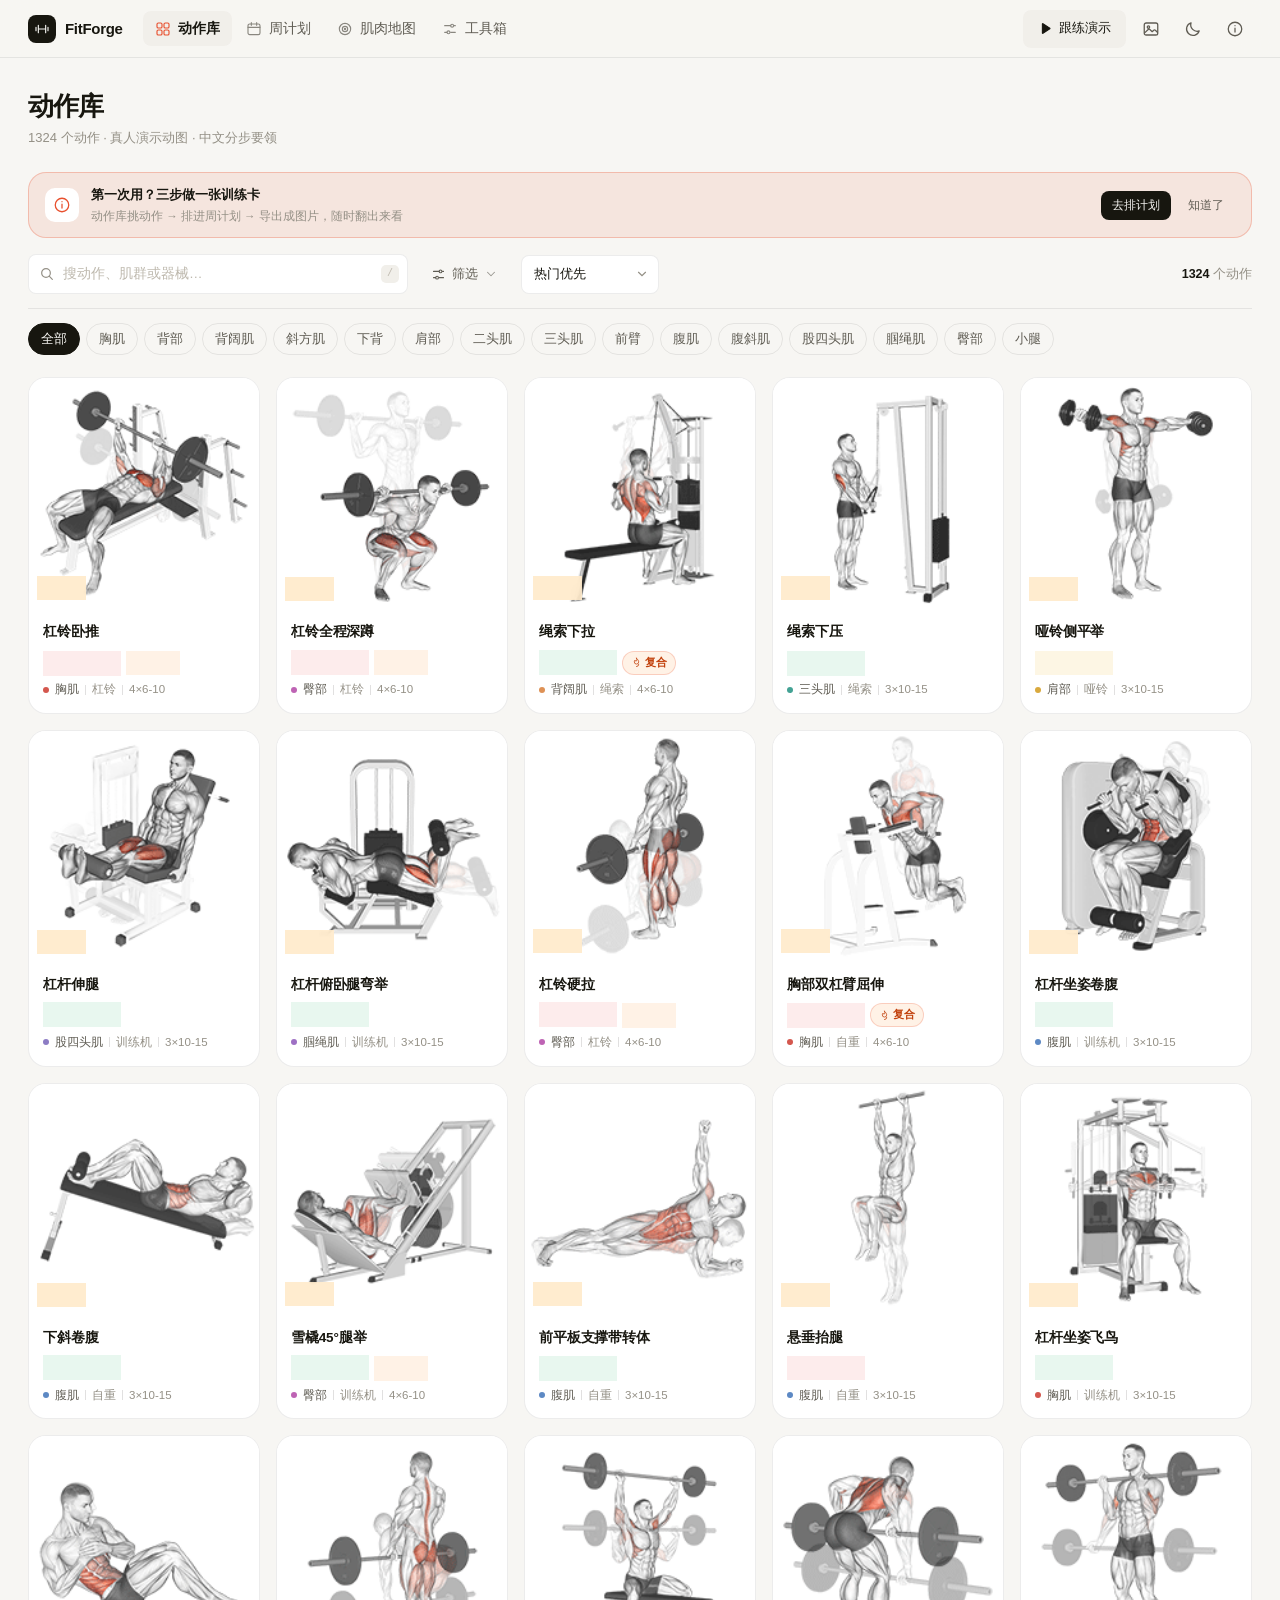
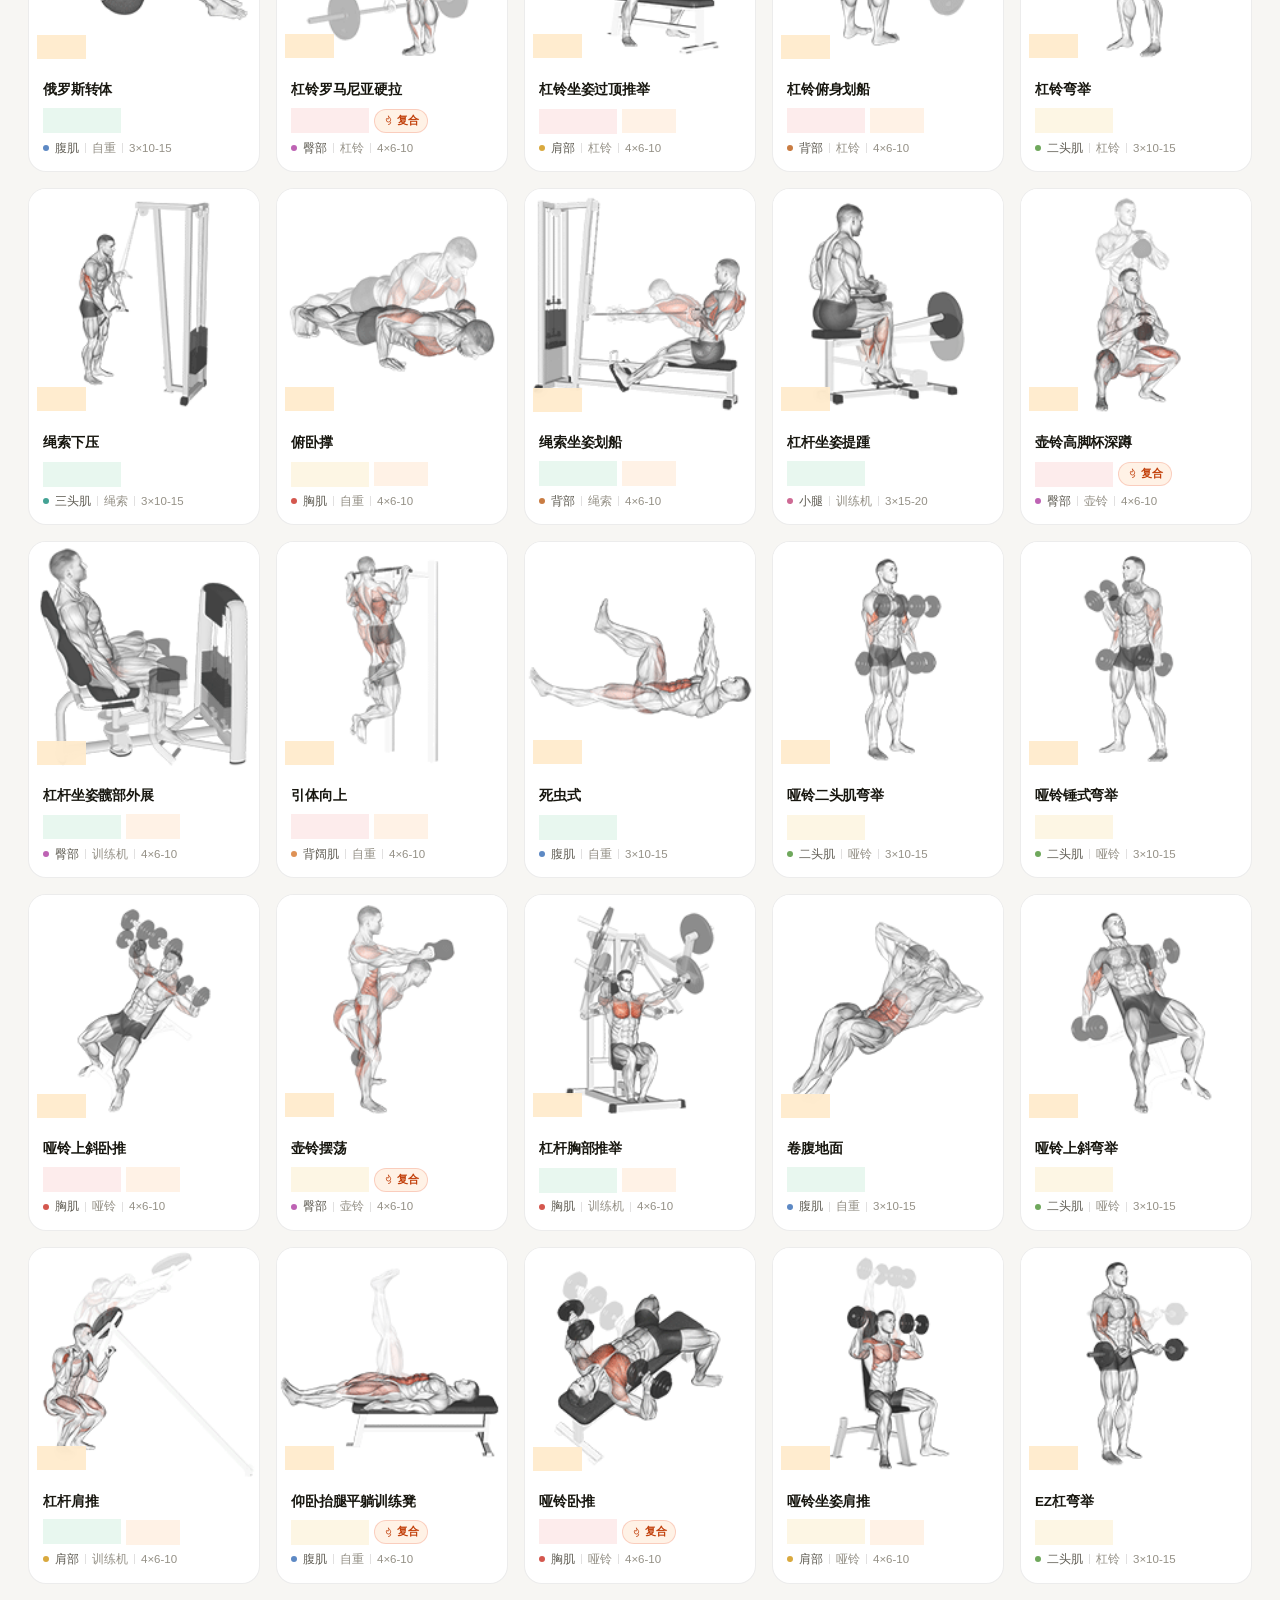
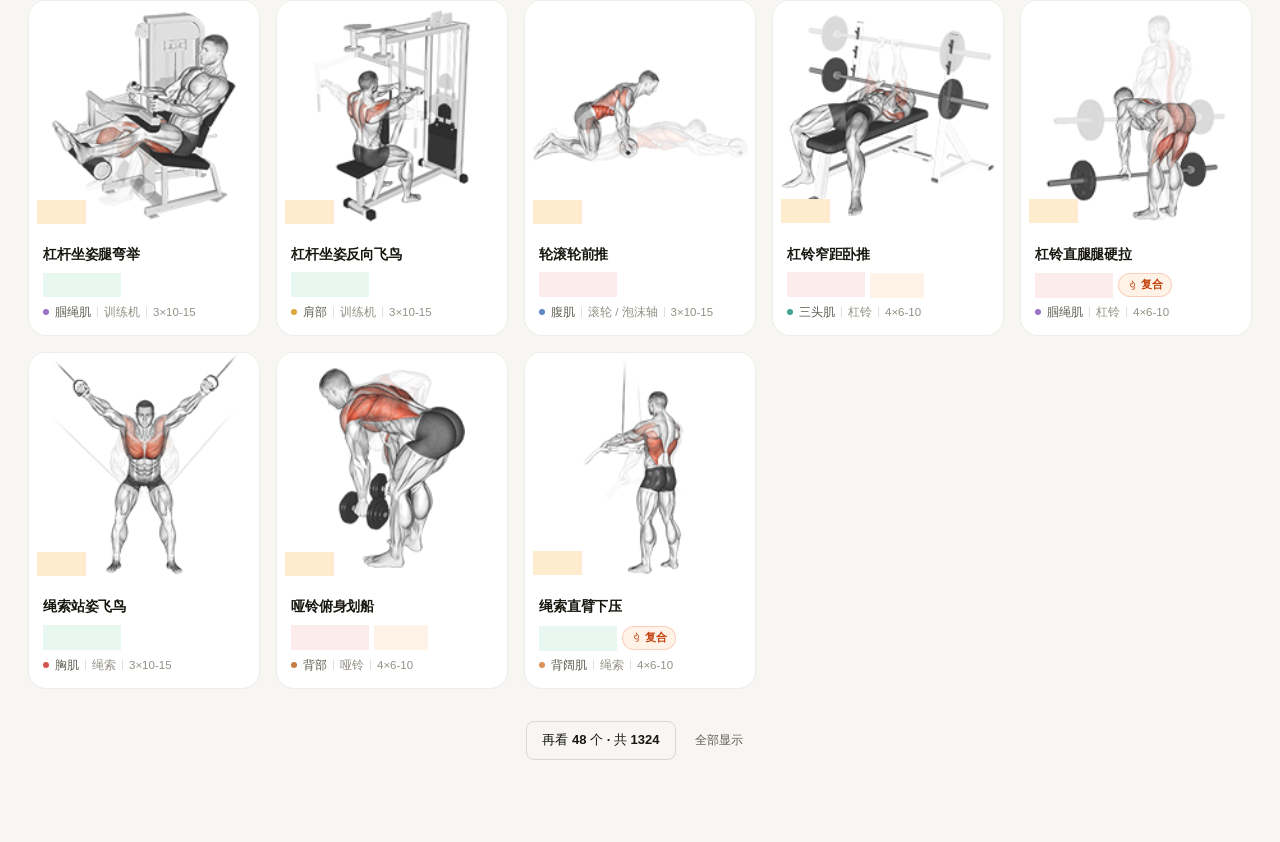
==== commit 3d218b0b: "热门优先改为默认排序，删除无信息量的「默认排序」项" ====
--- a/index.html
+++ b/index.html
@@ -97,8 +97,7 @@
         <svg class="ic"><use href="#i-sliders"/></svg><span>筛选</span><i class="filter-badge" id="filterBadge" hidden>0</i>
         <svg class="ic chev"><use href="#i-chevron"/></svg>
       </button>
-      <select class="sel sort-main" id="sortSelect" onchange="doFilter()" aria-label="动作排序方式" title="热门优先按动作本身的通用程度排序，与你的训练数据无关">
-        <option value="default">默认排序</option>
+      <select class="sel sort-main" id="sortSelect" onchange="doFilter()" aria-label="动作排序方式" title="按公开榜单固化的热度排序，与你的训练数据无关">
         <option value="hot">热门优先</option>
         <option value="starHigh">星级 高 → 低</option>
         <option value="starLow">星级 低 → 高</option>
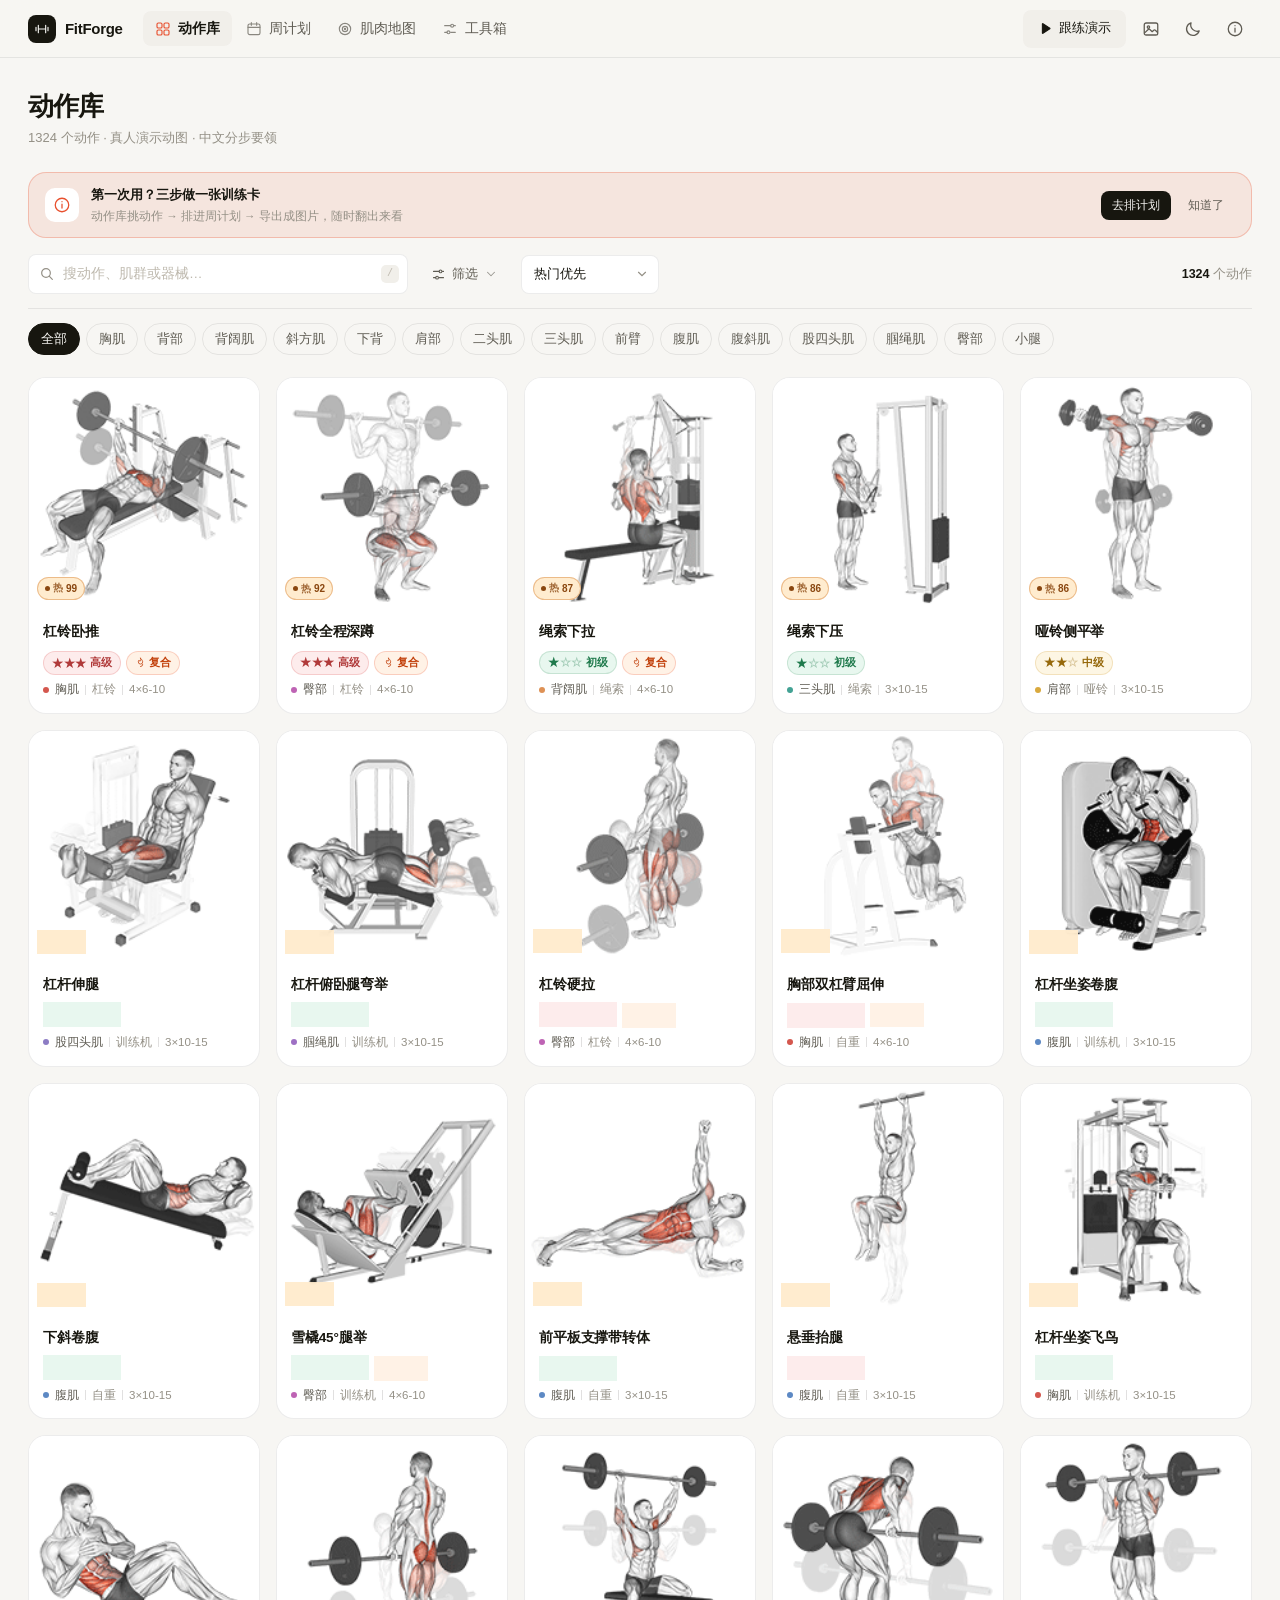
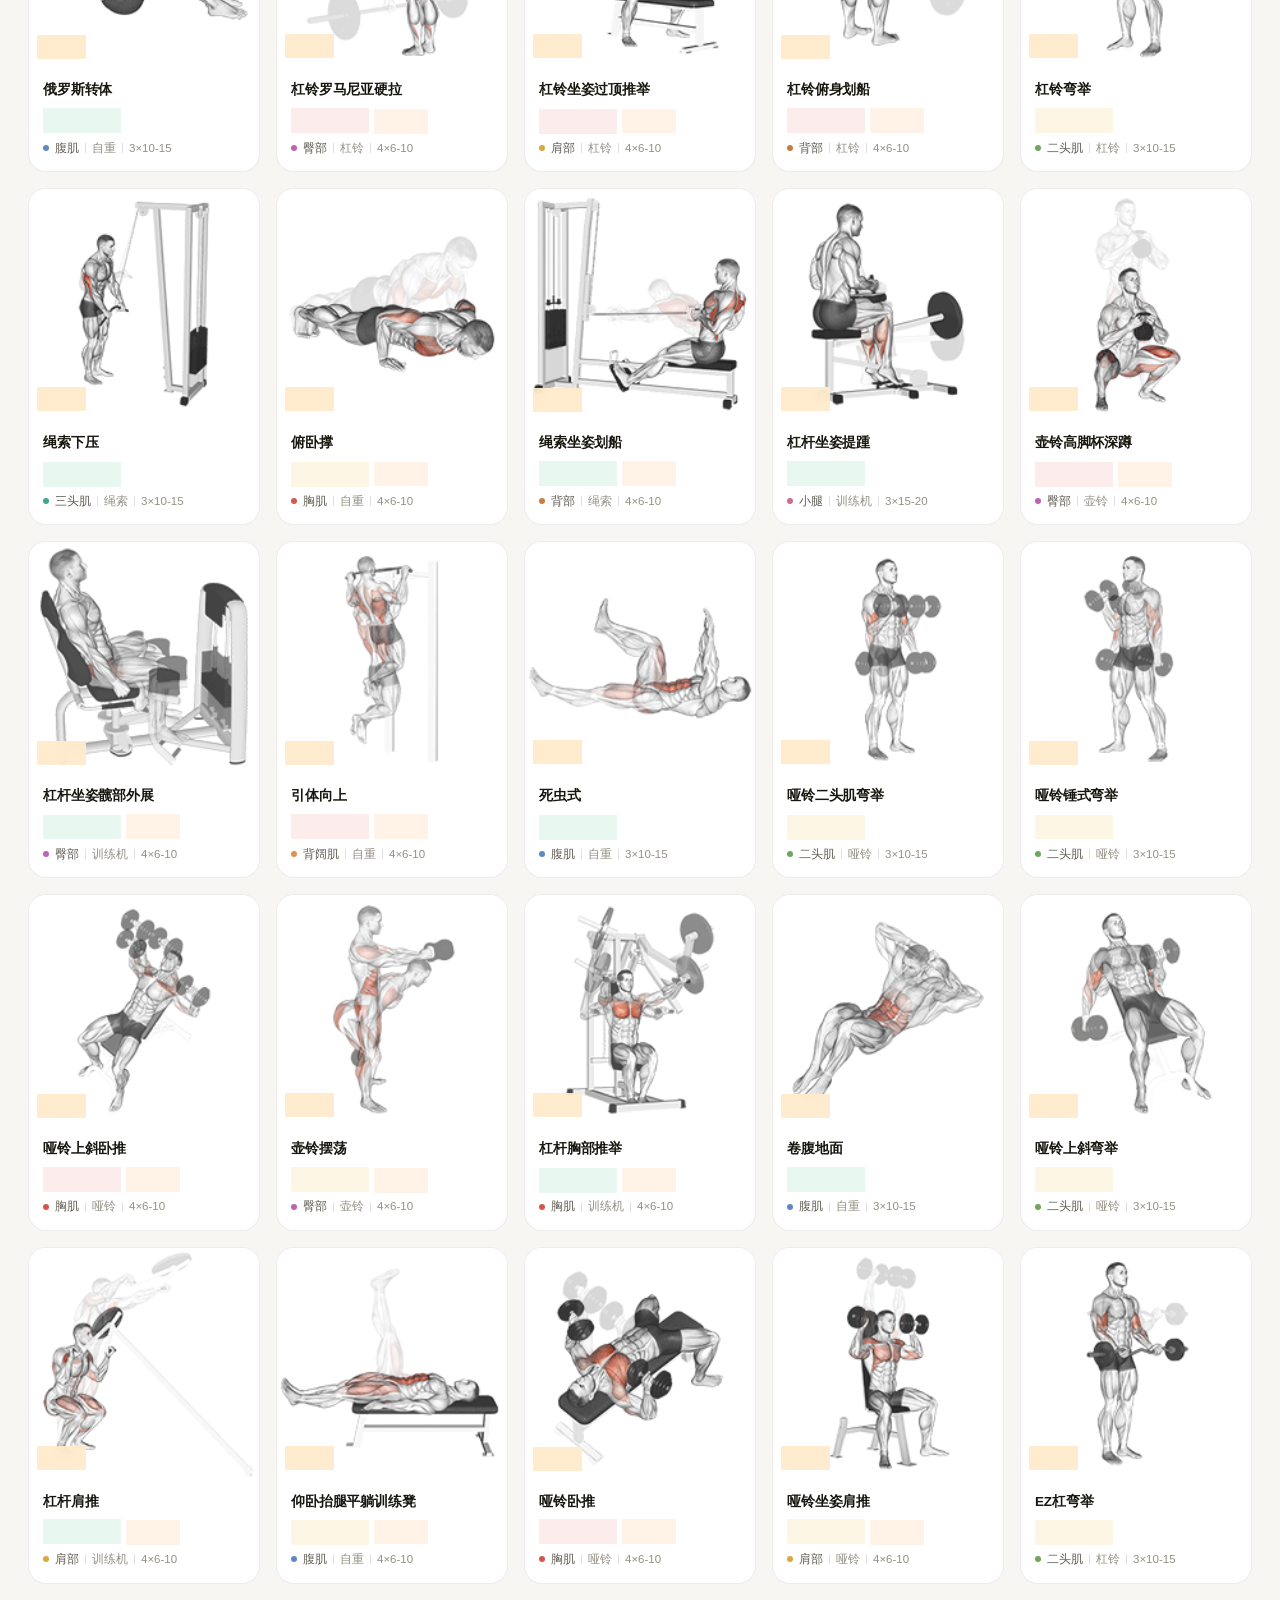
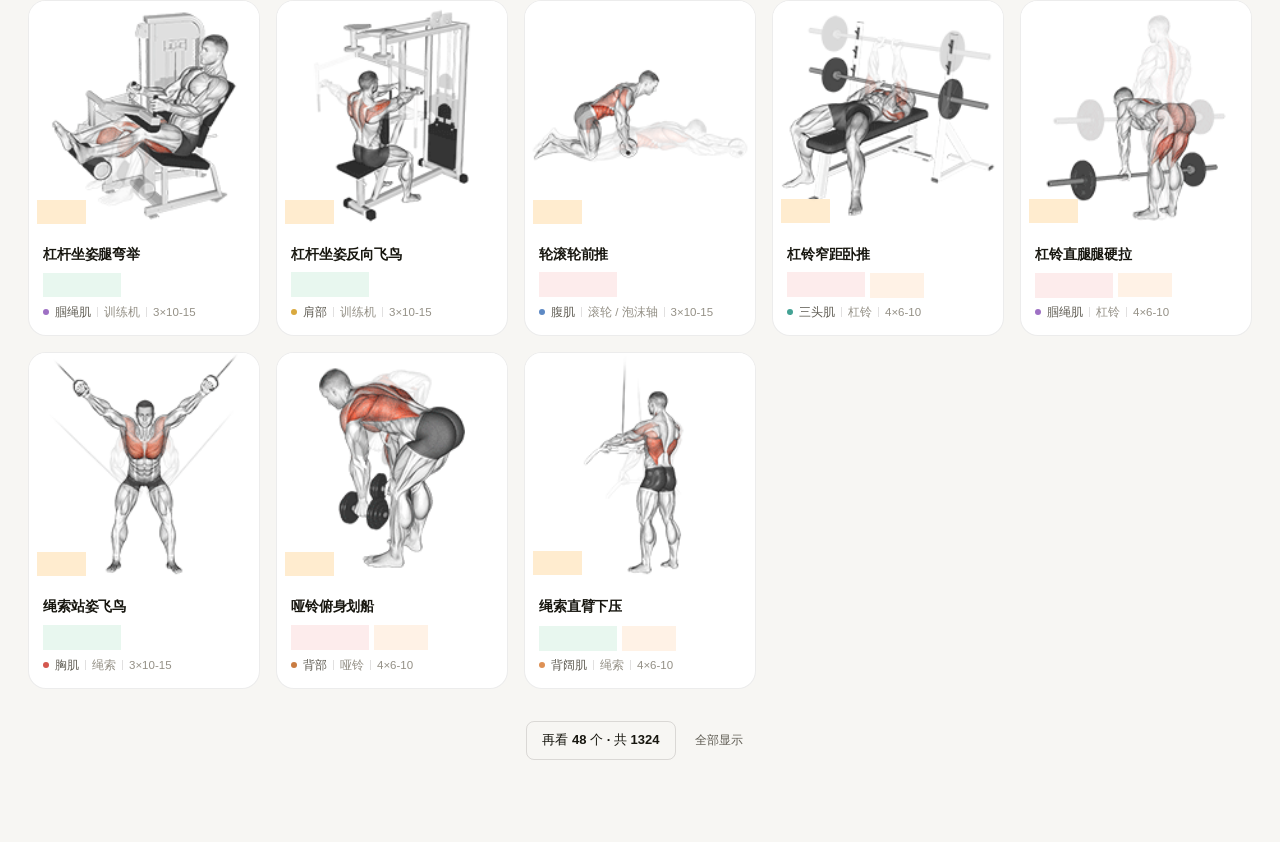
==== commit b06546b6: "删除无用的周计划文件导出/读回/清空卡片，工具箱只留 5 个计算工具并重排网格" ====
--- a/index.html
+++ b/index.html
@@ -189,7 +189,7 @@
     <div class="page-head">
       <div>
         <h1>工具箱</h1>
-        <p class="page-sub">六个小工具 · 常用计算与计划存取</p>
+        <p class="page-sub">五个小工具 · 常用计算</p>
       </div>
     </div>
     <div id="toolsBody"></div>
@@ -342,7 +342,7 @@
         <h4>数据存在哪</h4>
         <div class="data-note">
           <p>没有账号、没有后端、不上传。周计划、跟练临时进度和主题偏好只存于当前浏览器；换设备、无痕窗口、清缓存都会丢。</p>
-          <p>导出的训练卡是普通图片，可以随便存、随便发。换设备继续编辑，用工具箱的「导出周计划」。</p>
+          <p>导出的训练卡是普通图片，可以随便存、随便发。周计划只是本机草稿，不提供跨设备同步。</p>
         </div>
       </section>
 
--- a/style.css
+++ b/style.css
@@ -1071,20 +1071,30 @@
 .extra-tags span { font-size: 11px; color: var(--t2); background: var(--surface-3); padding: 4px 10px; border-radius: 20px; }
 .credit { font-size: 10.5px; color: var(--t4); margin-top: 14px; }
 
-/* 工具箱 */
+/* 工具箱：5 个工具。上排 3 张各占 1/3，下排 2 张各占 1/2，两行都铺满且等高 */
 .tool-grid {
-  display: grid; grid-template-columns: repeat(3, minmax(0, 1fr));
+  display: grid; grid-template-columns: repeat(6, minmax(0, 1fr));
   grid-auto-rows: 1fr; gap: 14px; align-items: stretch;
 }
 .tool-card {
+  grid-column: span 2;
   display: flex; flex-direction: column; min-height: 0;
   background: var(--surface); border: 1px solid var(--line);
   border-radius: var(--r-xl); padding: 18px 20px;
 }
-/* 轻量卡内容居中，和带表格的卡等大时不会显得头重脚轻 */
-.tool-grid > .tool-card:nth-child(n+4) { justify-content: center; }
+/* 轻量卡内容居中，和带表格的卡等高时不会显得头重脚轻 */
+.tool-grid > .tool-card:nth-child(n+4) { grid-column: span 3; justify-content: center; }
 @media (min-width: 621px) and (max-width: 1100px) {
-  .tool-grid { grid-template-columns: repeat(2, minmax(0, 1fr)); }
+  .tool-grid { grid-auto-rows: auto; }
+  .tool-grid > .tool-card,
+  .tool-grid > .tool-card:nth-child(n+4) { grid-column: span 3; }
+  .tool-grid > .tool-card:last-child { grid-column: 1 / -1; }
+}
+@media (max-width: 620px) {
+  .tool-grid { grid-template-columns: 1fr; grid-auto-rows: auto; }
+  .tool-grid > .tool-card,
+  .tool-grid > .tool-card:nth-child(n+4),
+  .tool-grid > .tool-card:last-child { grid-column: auto; }
 }
 .tool-h { display: flex; align-items: flex-start; gap: 12px; margin-bottom: 12px; }
 .tool-ic { flex: 0 0 36px; height: 36px; border-radius: 11px; background: var(--accent-soft); color: var(--accent); display: grid; place-items: center; }
@@ -1126,8 +1136,6 @@
 .macro { display: flex; gap: 8px; margin-top: 8px; flex-wrap: wrap; }
 .macro span { font-size: 11.5px; color: var(--t2); background: var(--accent-soft); padding: 5px 10px; border-radius: 20px; }
 .macro b { color: var(--accent); }
-.backup-row { display: flex; gap: 10px; flex-wrap: wrap; }
-.backup-row .btn { cursor: pointer; }
 
 /* 统计增强 */
 .chart-sub { font-size: 11px; font-weight: 400; color: var(--t4); margin-left: 8px; }
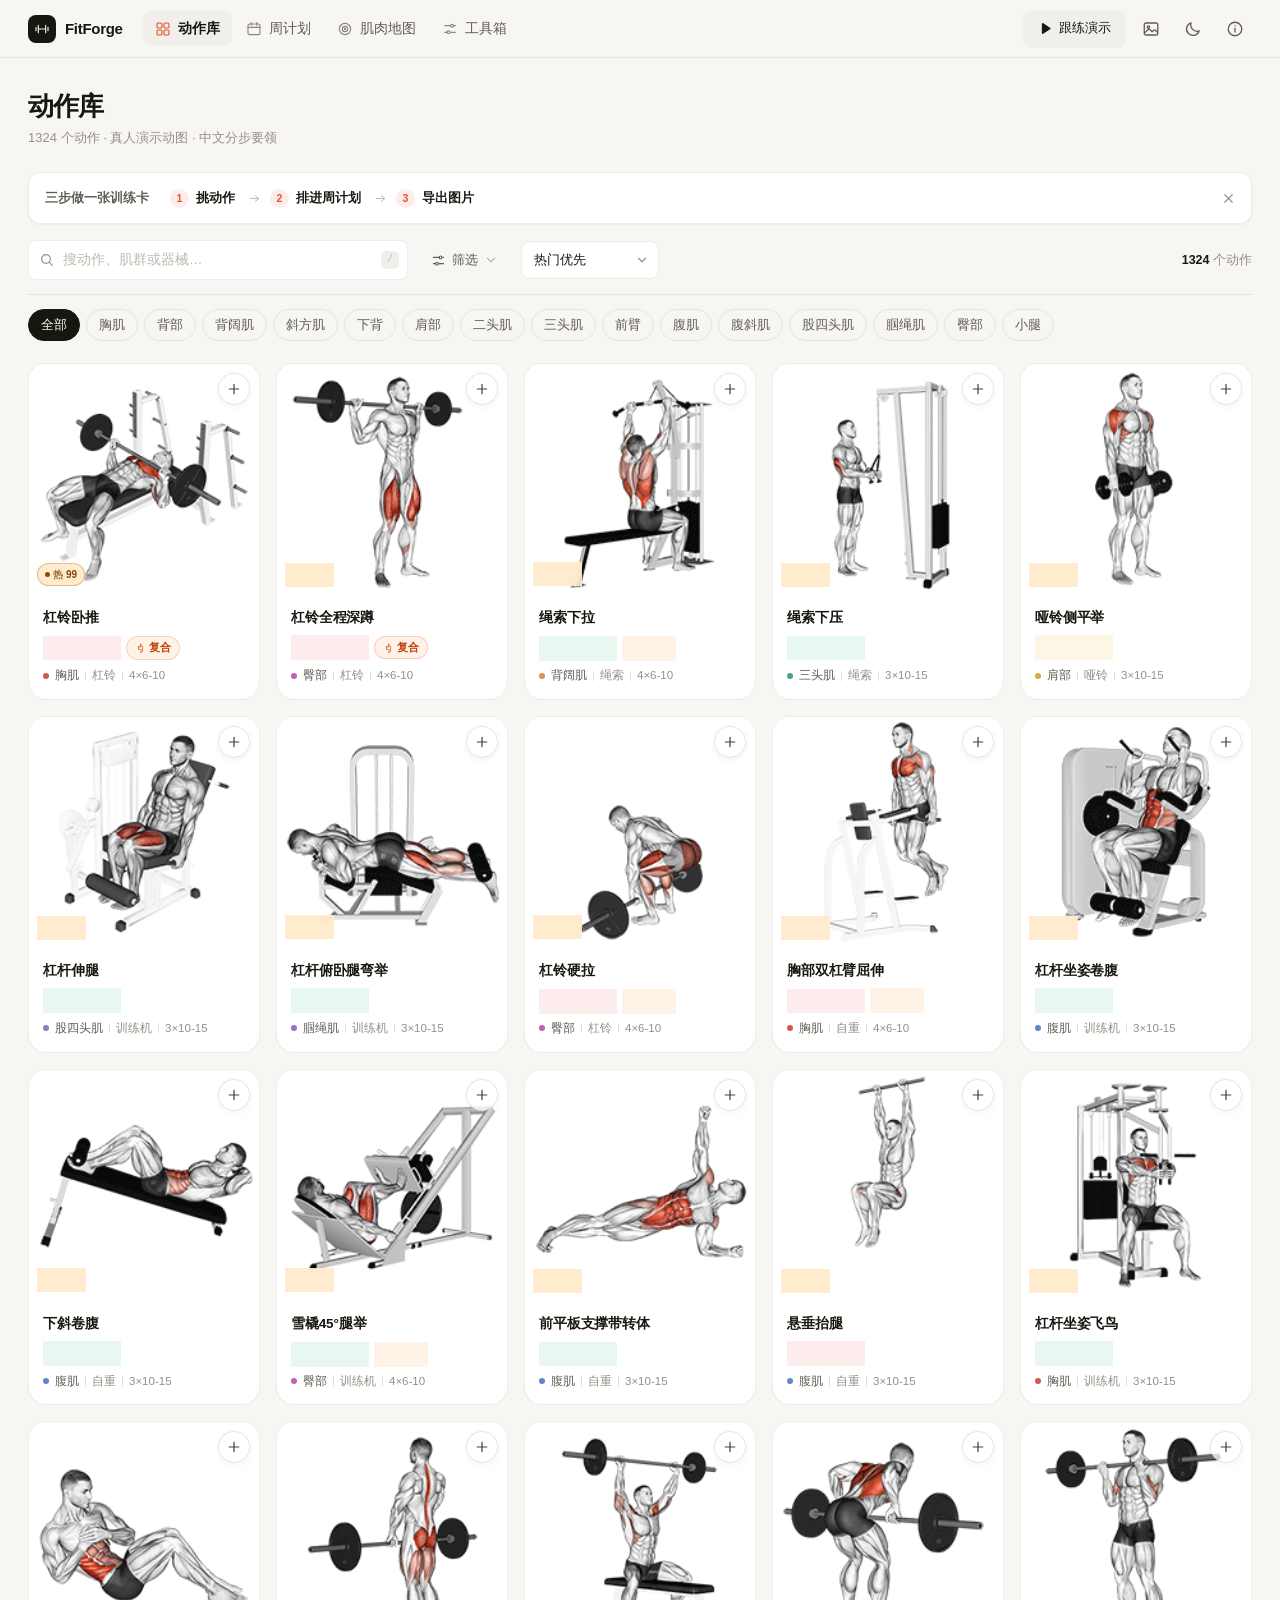
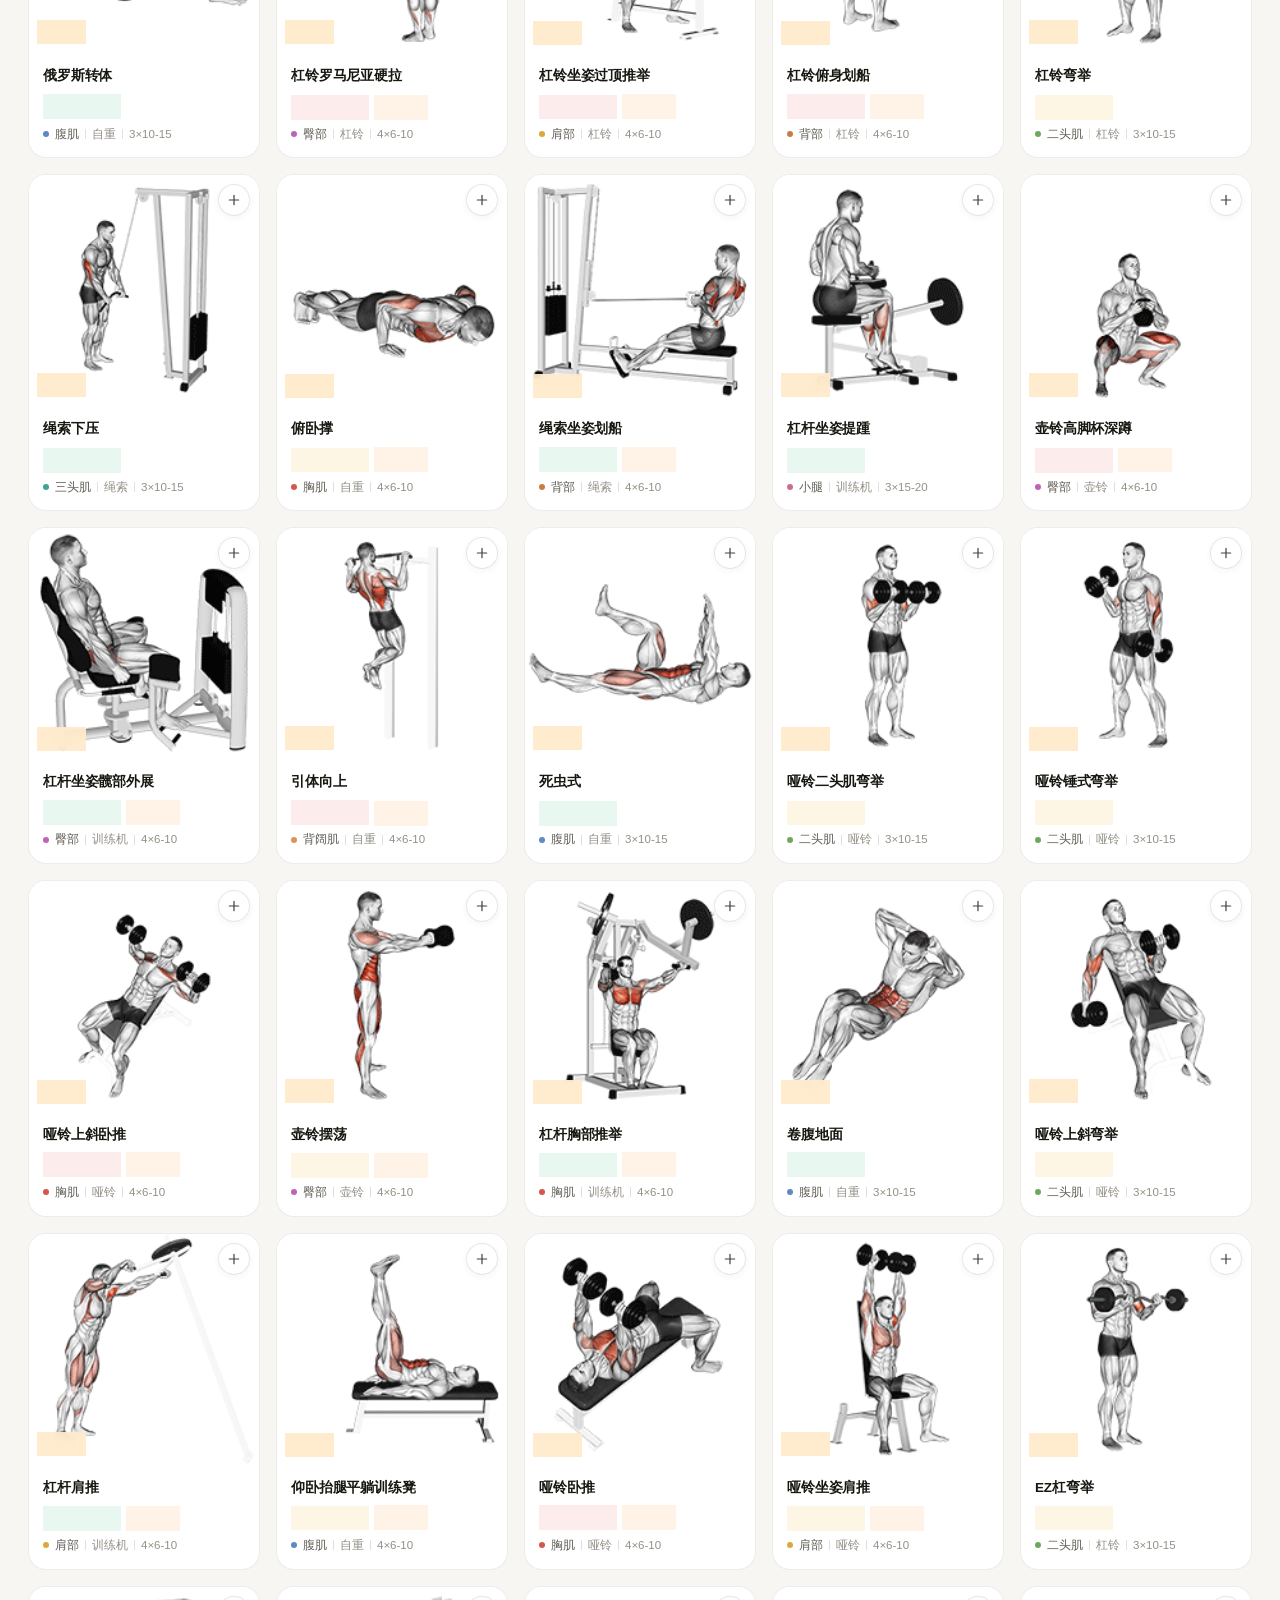
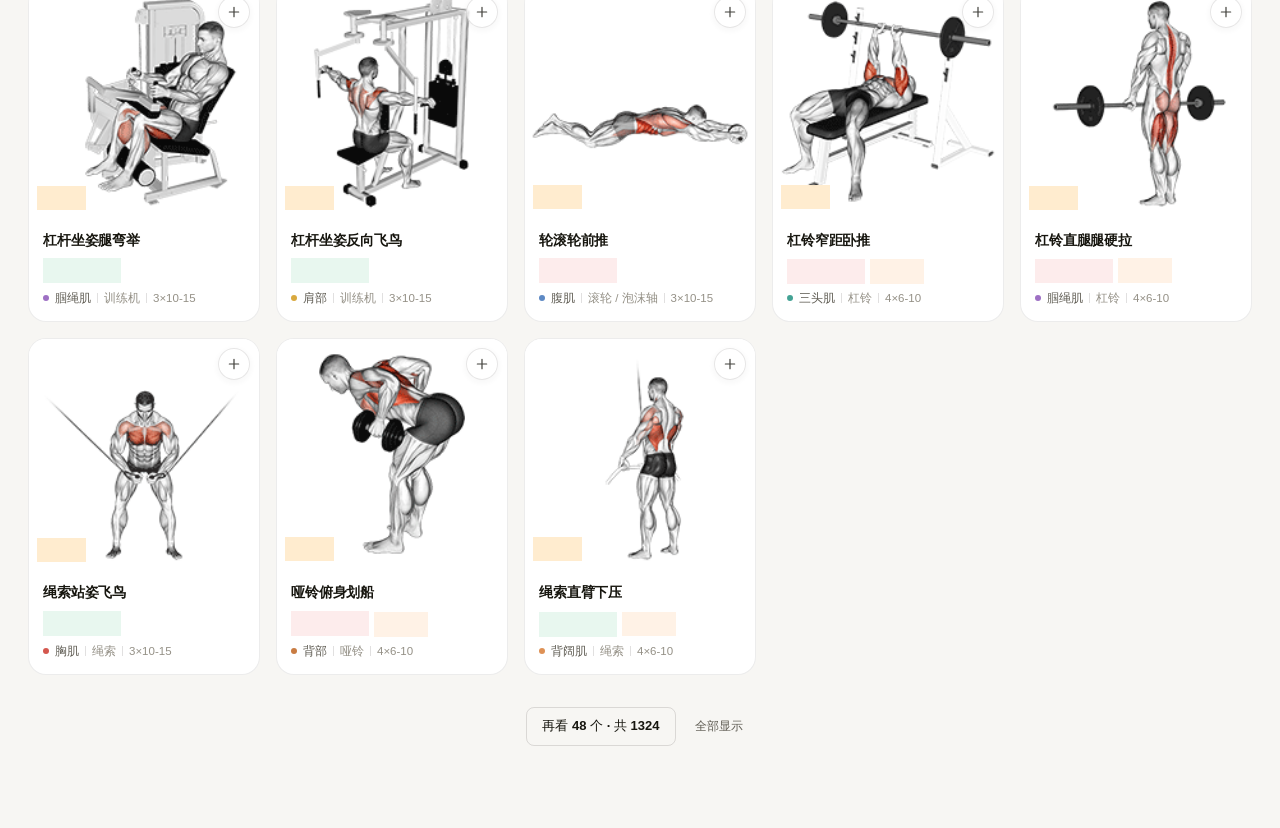
==== commit 609df1ac: "易用性优化：首屏三步引导改为真入口、动作卡常驻加入计划按钮、加入后可跳周计划、详情主按钮前置、导出空状态与休息日入口引导" ====
--- a/index.html
+++ b/index.html
@@ -60,7 +60,7 @@
     </nav>
 
     <div class="top-right">
-      <button class="icon-btn" id="todayCardBtn" title="今日训练卡" aria-label="查看今日训练卡" onclick="openExport('today')"><svg class="ic"><use href="#i-image"/></svg></button>
+      <button class="icon-btn" id="todayCardBtn" title="查看训练卡" aria-label="查看训练卡" onclick="openExport('today')"><svg class="ic"><use href="#i-image"/></svg></button>
       <button class="icon-btn" id="themeBtn" title="切换深浅主题" aria-label="切换深浅主题"><svg class="ic"><use href="#i-moon"/></svg></button>
       <button class="icon-btn" id="aboutBtn" title="关于与数据说明" aria-label="关于与数据说明" onclick="openAbout()"><svg class="ic"><use href="#i-info"/></svg></button>
     </div>
@@ -78,13 +78,16 @@
       </div>
     </div>
 
-    <div class="welcome-bar" id="welcomeBar" hidden>
-      <span class="wb-ic"><svg class="ic"><use href="#i-info"/></svg></span>
-      <div class="wb-txt"><b>第一次用？三步做一张训练卡</b><span>动作库挑动作 → 排进周计划 → 导出成图片，随时翻出来看</span></div>
-      <div class="wb-acts">
-        <button class="btn btn-solid btn-sm" onclick="dismissWelcome();switchView('planner')">去排计划</button>
-        <button class="btn btn-ghost btn-sm" onclick="dismissWelcome()">知道了</button>
-      </div>
+    <div class="start-bar" id="welcomeBar" hidden>
+      <span class="sb-lead">三步做一张训练卡</span>
+      <div class="sb-steps">
+        <button class="sb-step" onclick="guideStep(1)"><i>1</i>挑动作</button>
+        <svg class="ic sb-arrow"><use href="#i-arrow-right"/></svg>
+        <button class="sb-step" onclick="guideStep(2)"><i>2</i>排进周计划</button>
+        <svg class="ic sb-arrow"><use href="#i-arrow-right"/></svg>
+        <button class="sb-step" onclick="guideStep(3)"><i>3</i>导出图片</button>
+      </div>
+      <button class="sb-x" onclick="dismissWelcome()" aria-label="不再显示" title="不再显示"><svg class="ic"><use href="#i-x"/></svg></button>
     </div>
 
     <div class="filters" id="filtersBar">
@@ -174,7 +177,7 @@
           <button class="seg-btn" data-v="back" onclick="showBodyView('back')">背面</button>
         </div>
         <div id="bodySvgContainer" class="body-holder"></div>
-        <div class="map-hint">点肌肉高亮 · 右侧看对应动作</div>
+        <div class="map-hint">点身体部位，看对应动作</div>
       </div>
       <div class="panel map-info">
         <h2 id="muscleName">肌群速览</h2>
--- a/style.css
+++ b/style.css
@@ -322,6 +322,34 @@
   width: 100%; height: 100%;
   object-fit: contain;
   display: block;
+}
+/* 卡片上直接给「加入周计划」入口，新用户不必先猜卡片能点 */
+.card-add {
+  position: absolute; top: 9px; right: 9px; z-index: 2;
+  width: 32px; height: 32px; border-radius: 50%;
+  display: grid; place-items: center;
+  background: rgba(255,255,255,.94);
+  border: 1px solid var(--line-2);
+  box-shadow: var(--sh-2); color: var(--t1);
+  cursor: pointer; opacity: .82;
+  transition: all var(--t-fast);
+}
+.card-add .ic { width: 16px; height: 16px; }
+.card:hover .card-add { opacity: 1; }
+.card-add:hover, .card-add:focus-visible {
+  background: var(--accent); border-color: var(--accent);
+  color: var(--accent-ink); opacity: 1; transform: scale(1.08);
+  outline: none;
+}
+/* 动作图始终是白底：暗色主题要反过来用深底浅字，否则白底白加号会看不见 */
+[data-theme="dark"] .card-add {
+  background: rgba(24,23,21,.9);
+  border-color: rgba(255,253,245,.3);
+  color: var(--t1);
+}
+[data-theme="dark"] .card-add:hover,
+[data-theme="dark"] .card-add:focus-visible {
+  background: var(--accent); border-color: var(--accent); color: var(--accent-ink);
 }
 /* 动作图统一为站点自带的原始 GIF，浏览器原生播放、原生懒加载 */
 .card-tags {
@@ -1296,25 +1324,48 @@
 .filter-badge[hidden] { display: none; }
 .result-count { margin-left: auto; }
 
-/* 首次使用引导 */
-.welcome-bar {
-  display: flex; align-items: center; gap: 12px;
-  padding: 12px 16px; margin-bottom: 16px;
-  background: var(--accent-soft);
-  border: 1px solid var(--accent-line);
-  border-radius: var(--r-lg);
-}
-.welcome-bar[hidden] { display: none; }
-.wb-ic {
-  flex: 0 0 34px; height: 34px; border-radius: 10px;
-  display: grid; place-items: center;
-  background: var(--surface); color: var(--accent);
-}
-.wb-ic .ic { width: 18px; height: 18px; }
-.wb-txt { flex: 1; min-width: 0; display: flex; flex-direction: column; gap: 2px; }
-.wb-txt b { font-size: 13px; font-weight: 650; color: var(--t1); }
-.wb-txt span { font-size: 11.5px; color: var(--t3); line-height: 1.5; }
-.wb-acts { display: flex; gap: 6px; flex-shrink: 0; }
+/* 首次使用引导：一行式三步，每一步都能直接点 */
+.start-bar {
+  display: flex; align-items: center; gap: 14px;
+  padding: 8px 8px 8px 16px; margin-bottom: 16px;
+  background: var(--surface);
+  border: 1px solid var(--line);
+  border-radius: var(--r-md);
+  box-shadow: var(--sh-1);
+}
+.start-bar[hidden] { display: none; }
+.sb-lead { font-size: 12.5px; font-weight: 650; color: var(--t2); white-space: nowrap; }
+.sb-steps { display: flex; align-items: center; gap: 2px; flex: 1; min-width: 0; }
+.sb-step {
+  display: inline-flex; align-items: center; gap: 7px;
+  padding: 6px 10px 6px 6px; border: 1px solid transparent; border-radius: 9px;
+  background: transparent; color: var(--t1);
+  font-size: 12.5px; font-weight: 600; white-space: nowrap;
+  cursor: pointer; transition: all var(--t-fast);
+}
+.sb-step i {
+  width: 19px; height: 19px; border-radius: 50%;
+  display: grid; place-items: center; flex: 0 0 auto;
+  background: var(--accent-soft); color: var(--accent);
+  font-size: 10.5px; font-style: normal; font-weight: 700;
+  transition: all var(--t-fast);
+}
+.sb-step:hover { background: var(--surface-3); border-color: var(--line); }
+.sb-step:hover i { background: var(--accent); color: var(--accent-ink); }
+.sb-arrow { width: 13px; height: 13px; color: var(--t4); flex: 0 0 auto; }
+.sb-x {
+  flex: 0 0 30px; height: 30px; display: grid; place-items: center;
+  background: transparent; border: 0; border-radius: 8px;
+  color: var(--t3); cursor: pointer;
+}
+.sb-x:hover { background: var(--surface-3); color: var(--t1); }
+.sb-x .ic { width: 15px; height: 15px; }
+/* 引导时只给目标一个轻脉冲，不加文字 */
+@keyframes ffPulse {
+  0%, 100% { box-shadow: 0 0 0 0 rgba(232,80,46,.5); }
+  50%      { box-shadow: 0 0 0 7px rgba(232,80,46,0); }
+}
+.ff-pulse { animation: ffPulse 1.1s ease-in-out 2; }
 
 /* 空状态：从一行小字变成能立刻行动的卡片 */
 .empty {
@@ -1422,10 +1473,17 @@
   .chip-row { flex-wrap: nowrap; overflow-x: auto; scrollbar-width: none; padding-bottom: 6px; margin-bottom: 14px; -webkit-overflow-scrolling: touch; }
   .chip-row::-webkit-scrollbar { display: none; }
   .chip-row .chip { flex: 0 0 auto; min-height: 40px; display: inline-flex; align-items: center; }
-  .welcome-bar { flex-wrap: wrap; padding: 12px; }
-  .wb-txt { flex: 1 1 calc(100% - 46px); }
-  .wb-acts { width: 100%; }
-  .wb-acts .btn { flex: 1; min-height: 40px; }
+  .start-bar {
+    position: relative; flex-wrap: wrap; gap: 6px;
+    padding: 10px 40px 10px 12px; margin-bottom: 12px;
+  }
+  .sb-lead { flex: 1 1 100%; }
+  .sb-steps { flex: 1 1 100%; justify-content: space-between; gap: 0; }
+  .sb-step { padding: 5px 6px 5px 4px; gap: 5px; font-size: 11.5px; }
+  .sb-step i { width: 17px; height: 17px; font-size: 10px; }
+  .sb-arrow { width: 11px; height: 11px; }
+  .sb-x { position: absolute; top: 5px; right: 5px; }
+  .card-add { width: 36px; height: 36px; opacity: 1; }
   .tc-main { flex-direction: column; align-items: flex-start; gap: 12px; }
   .tc-txt b { font-size: 16px; }
   .tc-acts { width: 100%; }
